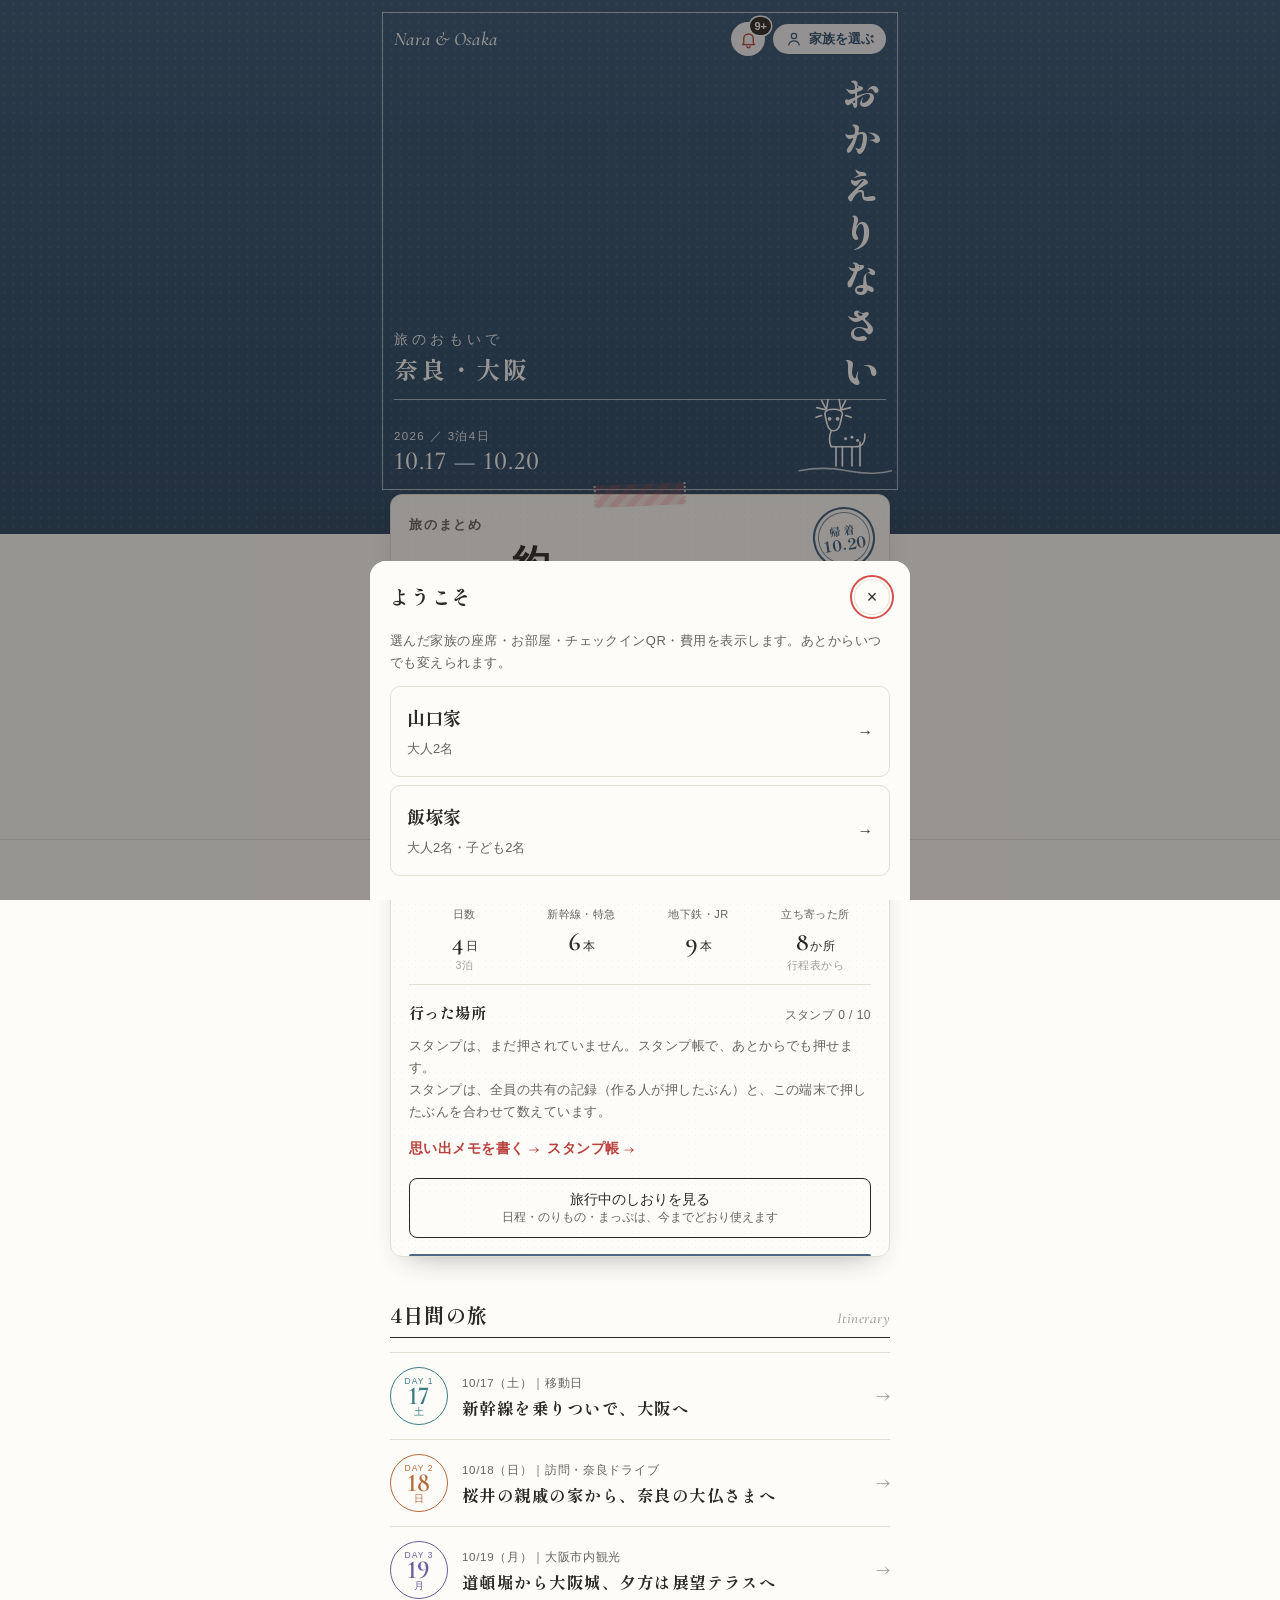
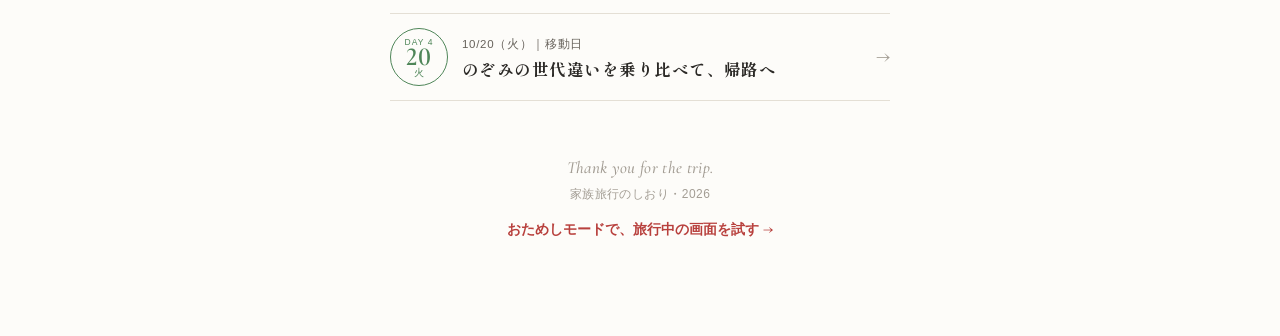
==== index.html @ 457608c6 "公開版 2026-10-16（お土産を軽く・やわらかく／天気にイラスト・v50）" ====
<!doctype html>
<html lang="ja">
<head>
<meta charset="utf-8">
<meta name="viewport" content="width=device-width, initial-scale=1, viewport-fit=cover">
<meta name="robots" content="noindex, nofollow">
<meta name="theme-color" content="#d6504c">
<meta name="description" content="奈良・大阪 家族旅行のしおり（2026.10.17〜10.20）">
<title>旅のしおり｜奈良・大阪 2026</title>
<!-- LINE などでURLを送ったときの見え方（画像は tools/make-og.js で作る。家族の名前・予約番号・QR・合言葉は写さない） -->
<meta property="og:type" content="website">
<meta property="og:site_name" content="旅のしおり">
<meta property="og:title" content="旅のしおり｜奈良・大阪 2026">
<meta property="og:description" content="家族旅行のしおり（2026.10.17〜10.20）。行程・のりもの・いまどのへん？・旅のワンポイントを、スマホでいつでも。">
<meta property="og:url" content="https://shohei-a11y.github.io/Nara-Osaka-Trip_2026/">
<meta property="og:image" content="https://shohei-a11y.github.io/Nara-Osaka-Trip_2026/assets/og.jpg">
<meta property="og:image:width" content="1200">
<meta property="og:image:height" content="630">
<meta property="og:image:alt" content="旅のしおり　家族旅行 奈良・大阪 2026.10.17〜10.20">
<meta property="og:locale" content="ja_JP">
<meta name="twitter:card" content="summary_large_image">
<link rel="manifest" href="manifest.webmanifest">
<link rel="icon" href="assets/icon.svg" type="image/svg+xml">
<link rel="apple-touch-icon" href="assets/icon-192.png">
<meta name="apple-mobile-web-app-capable" content="yes">
<meta name="apple-mobile-web-app-title" content="旅のしおり">
<link rel="preconnect" href="https://fonts.googleapis.com">
<link rel="preconnect" href="https://fonts.gstatic.com" crossorigin>
<link href="https://fonts.googleapis.com/css2?family=Cormorant+Garamond:ital,wght@1,500;1,600&family=DotGothic16&family=Klee+One:wght@600&family=Shippori+Mincho+B1:wght@700;800&family=Zen+Kaku+Gothic+New:wght@400;500;700&display=swap" rel="stylesheet">
<link rel="stylesheet" href="assets/style.css?v=50">
</head>
<body>
<main id="app"><noscript><p style="padding:16px">このしおりを見るには、JavaScriptを有効にしてください。</p></noscript></main>
<nav id="nav" class="nav" aria-label="メインメニュー"></nav>
<script src="assets/sim.js?v=50"></script>
<script src="assets/shared.js?v=50"></script>
<script src="assets/data.js?v=50"></script>
<script src="assets/timetable.js?v=50"></script>
<script src="assets/timetable-data.js?v=50"></script>
<script src="assets/line-data.js?v=50"></script>
<script src="assets/guide.js?v=50"></script>
<script src="assets/omiyage.js?v=50"></script>
<script src="assets/news.js?v=50"></script>
<script src="assets/latest.js?v=50"></script>
<script src="assets/budget.js?v=50"></script>
<script src="assets/livemap.js?v=50"></script>
<script src="assets/app.js?v=50"></script>
</body>
</html>
---- assets/style.css ----
/* =========================================================
   しおり ─ 奈良・大阪 2026
   紙：生成りの白／墨：本文／朱：表紙の赤（アクセントは朱だけ）
   見せ場：発車標（カウントダウン）・指定席券・駅名標
   ========================================================= */
:root {
  --paper: #fdfcf9;
  --paper-2: #f4f2ec;
  --paper-3: #ebe7de;
  --sumi: #2b2926;
  --sumi-2: #67625b;
  --sumi-3: #a39d94;
  --rule: #e4dfd5;
  --shu: #d6504c;
  --shu-ink: #b8403d;
  --shu-tint: #fbe9e6;
  --ai: #2d4f6e;
  --ai-tint: #e7eef4;
  --moegi: #5d8a4b;
  --moegi-tint: #ebf2e5;
  --yamabuki: #c98d1e;
  --yamabuki-tint: #faf0da;
  --ticket: #dfece0;
  --ticket-line: #a9c8ae;
  --ticket-ink: #23463a;
  --board: #1c1b1a;
  --led: #ff9d2e;
  --led-g: #8dff9a;
  --day1: #3b7c80;
  --day2: #b8693a;
  --day3: #6e5c9a;
  --day4: #4f8659;
  --jrk: #d7282f;
  --jrw: #0072bc;
  --midosuji: #e5171f;
  --tanimachi: #522886;
  --sennichimae: #e44d93;
  --loop: #e8612c;
  --kyoto: #0072bc;
  --card: #ffffff;
  --shade: 0 1px 0 rgba(43, 41, 38, .04), 0 8px 24px -12px rgba(43, 41, 38, .18);
  --f-min: "Shippori Mincho B1", "Hiragino Mincho ProN", "Yu Mincho", serif;
  --f-got: "Zen Kaku Gothic New", "Hiragino Sans", "Noto Sans JP", sans-serif;
  --f-hand: "Klee One", "Zen Kaku Gothic New", cursive;
  --f-lat: "Cormorant Garamond", "Shippori Mincho B1", serif;
  --f-led: "DotGothic16", ui-monospace, monospace;
  --nav-h: 60px;
  --fs: 1;
  color-scheme: light;
}
/* 文字を大きく（その他 → 設定）。文字の大きさは、すべて --fs を掛けて決めている */
:root[data-fs="l"] { --fs: 1.15; }
@media (prefers-color-scheme: dark) {
  :root:not([data-theme="light"]) {
    --paper: #1b1a18; --paper-2: #24221f; --paper-3: #2f2c28; --sumi: #ece7de; --sumi-2: #b4ada2; --sumi-3: #7d776e; --rule: #38352f;
    --shu-tint: #3a2524; --ai-tint: #1e2a35; --moegi-tint: #222c1d; --yamabuki-tint: #342a17; --ai: #8fb3d4; --shu-ink: #ef8a86;
    --ticket: #22302a; --ticket-line: #3f5a4b; --ticket-ink: #cfe6d6; --card: #232120; color-scheme: dark;
  }
}
:root[data-theme="dark"] {
  --paper: #1b1a18; --paper-2: #24221f; --paper-3: #2f2c28; --sumi: #ece7de; --sumi-2: #b4ada2; --sumi-3: #7d776e; --rule: #38352f;
  --shu-tint: #3a2524; --ai-tint: #1e2a35; --moegi-tint: #222c1d; --yamabuki-tint: #342a17; --ai: #8fb3d4; --shu-ink: #ef8a86;
  --ticket: #22302a; --ticket-line: #3f5a4b; --ticket-ink: #cfe6d6; --card: #232120; color-scheme: dark;
}

/* ---------- base ---------- */
*, *::before, *::after { box-sizing: border-box; }
html { -webkit-text-size-adjust: 100%; }
body {
  margin: 0; background: var(--paper); color: var(--sumi);
  font-family: var(--f-got); font-size: calc(15.5px * var(--fs)); line-height: 1.8; letter-spacing: .03em;
  padding-bottom: calc(var(--nav-h) + env(safe-area-inset-bottom) + 24px);
  -webkit-tap-highlight-color: transparent;
}
a { color: inherit; }
button { font: inherit; color: inherit; background: none; border: 0; padding: 0; cursor: pointer; }
:focus-visible { outline: 2px solid var(--shu); outline-offset: 2px; border-radius: 4px; }
h1, h2, h3, h4 { margin: 0; font-weight: 700; text-wrap: balance; }
p { margin: 0; }
ul, ol { margin: 0; padding: 0; list-style: none; }
dl, dd { margin: 0; }
.num { font-variant-numeric: tabular-nums; }
.wrap { max-width: 540px; margin: 0 auto; padding-inline: 20px; }
.muted { color: var(--sumi-2); }
.small { font-size: calc(13px * var(--fs)); line-height: 1.7; }
.hand { font-family: var(--f-hand); font-weight: 600; }
.lat { font-family: var(--f-lat); font-style: italic; font-weight: 500; letter-spacing: .02em; }
.stack { display: grid; gap: 12px; }
.ic { width: 18px; height: 18px; flex: none; }

/* ---------- top bar ---------- */
.topbar { display: flex; align-items: center; justify-content: space-between; gap: 12px; padding-block: calc(12px + env(safe-area-inset-top)) 6px; }
.mark { display: inline-flex; align-items: center; gap: 8px; text-decoration: none; font-family: var(--f-min); font-weight: 700; font-size: calc(15px * var(--fs)); letter-spacing: .1em; }
.mark i { width: 26px; height: 26px; background: var(--shu); color: #fff; display: grid; place-items: center; font-style: normal; font-size: calc(14px * var(--fs)); border-radius: 3px; letter-spacing: 0; }
.top-actions { display: flex; gap: 6px; }
.tback { display: inline-flex; align-items: center; height: 34px; margin-right: auto; padding: 0 12px 0 8px; border: 1px solid var(--rule); border-radius: 999px; background: var(--paper); font-size: calc(12.5px * var(--fs)); font-weight: 700; color: var(--shu-ink); white-space: nowrap; }
.topbar:has(.tback) { justify-content: flex-start; }
.topbar:has(.tback) .top-actions { margin-left: auto; }
.topbar .tback + .mark { display: none; }
.tbtn { display: inline-flex; align-items: center; gap: 6px; height: 34px; padding: 0 12px; border: 1px solid var(--rule); border-radius: 999px; font-size: calc(12.5px * var(--fs)); font-weight: 500; background: var(--paper); white-space: nowrap; }
.tbtn .ic { width: 15px; height: 15px; }

/* ---------- 表紙 ---------- */
.cover {
  position: relative; color: #fff; overflow: hidden;
  background-color: var(--shu);
  background-image: url("data:image/svg+xml,%3Csvg xmlns='http://www.w3.org/2000/svg' width='30' height='30'%3E%3Cg fill='%23a8383a' fill-opacity='.42'%3E%3Crect x='3' y='3' width='2.6' height='9' rx='.6'/%3E%3Crect x='7.4' y='3' width='2.6' height='9' rx='.6'/%3E%3Crect x='17' y='4' width='9' height='2.6' rx='.6'/%3E%3Crect x='17' y='8.4' width='9' height='2.6' rx='.6'/%3E%3Crect x='2' y='19' width='9' height='2.6' rx='.6'/%3E%3Crect x='2' y='23.4' width='9' height='2.6' rx='.6'/%3E%3Crect x='18' y='18' width='2.6' height='9' rx='.6'/%3E%3Crect x='22.4' y='18' width='2.6' height='9' rx='.6'/%3E%3C/g%3E%3C/svg%3E");
  padding-top: env(safe-area-inset-top);
}
.cover-in { position: relative; max-width: 540px; margin: 0 auto; padding: 22px 24px 58px; min-height: 400px; display: grid; grid-template-columns: 1fr auto; grid-template-rows: auto 1fr auto; }
.cover-frame { position: absolute; inset: 12px 12px 44px; border: 1px solid rgba(255, 255, 255, .6); pointer-events: none; }
.cover-top { grid-column: 1 / -1; display: flex; justify-content: space-between; align-items: center; gap: 8px; }
.cover-top .lat { font-size: calc(19px * var(--fs)); }
/* お知らせのベル（表紙の右上。目立ちすぎないように、家族の札と同じ白い丸） */
.cover-acts { display: inline-flex; align-items: center; gap: 8px; }
.bell { position: relative; flex: none; display: grid; place-items: center; width: 34px; height: 34px; margin: -2px 0; border-radius: 50%; background: rgba(255, 255, 255, .95); color: var(--shu-ink); }
.bell::before { content: ""; position: absolute; inset: -5px; }
.bell svg { width: 19px; height: 19px; fill: none; stroke: currentColor; stroke-width: 1.7; stroke-linejoin: round; stroke-linecap: round; }
.bell-n { position: absolute; top: -5px; right: -6px; min-width: 18px; height: 18px; padding: 0 4px; border-radius: 9px; background: var(--sumi); color: #fff; font-size: 11px; font-weight: 700; line-height: 18px; text-align: center; box-shadow: 0 0 0 1.5px rgba(255, 255, 255, .95); }
.nw-list { list-style: none; border-top: 1px solid var(--rule); }
.nw-row { display: grid; grid-template-columns: auto 1fr auto auto; align-items: center; gap: 10px; width: 100%; min-height: 52px; padding: 10px 8px; text-align: left; border-bottom: 1px solid var(--rule); }
.nw-row.unread { background: var(--shu-tint); }
.nw-row .go { color: var(--sumi-3); font-size: calc(18px * var(--fs)); }
.nw-d { font-size: calc(13px * var(--fs)); color: var(--sumi-2); min-width: 3em; }
.nw-t { font-size: calc(15px * var(--fs)); font-weight: 700; line-height: 1.5; }
.nw-new { font-size: calc(11px * var(--fs)); font-weight: 700; color: var(--shu-ink); border: 1px solid var(--shu); border-radius: 4px; padding: 0 6px; background: var(--paper); }
.nw-empty { padding: 24px 4px; text-align: center; font-size: calc(15px * var(--fs)); line-height: 1.8; }
.nw-back { min-height: 44px; padding: 0 4px; font-size: calc(14px * var(--fs)); color: var(--sumi-2); }
.nw-date { margin-top: 6px; font-size: calc(13px * var(--fs)); color: var(--sumi-2); letter-spacing: .08em; }
.nw-h { font-family: var(--f-min); font-weight: 800; font-size: calc(19px * var(--fs)); line-height: 1.5; margin-top: 2px; }
.nw-text { margin-top: 10px; font-size: calc(15px * var(--fs)); line-height: 1.85; }
/* 移動先を短く光らせる（2回だけ。点滅し続けない） */
.nw-flash { outline: 3px solid var(--shu); outline-offset: 4px; border-radius: 10px; }
@media (prefers-reduced-motion: no-preference) {
  .nw-flash { animation: nwflash 1.1s ease-in-out 2; }
  @keyframes nwflash { 0%, 100% { outline-color: rgba(214, 80, 76, 0); box-shadow: 0 0 0 0 rgba(214, 80, 76, 0); } 45% { outline-color: var(--shu); box-shadow: 0 0 0 10px rgba(214, 80, 76, .18); } }
}
.cover .chip { display: inline-flex; align-items: center; gap: 6px; height: 30px; padding: 0 12px; border-radius: 999px; background: rgba(255, 255, 255, .95); color: var(--shu-ink); font-size: calc(12.5px * var(--fs)); font-weight: 700; }
.cover-title { grid-column: 2; grid-row: 2; writing-mode: vertical-rl; font-family: var(--f-min); font-weight: 800; font-size: calc(70px * var(--fs)); letter-spacing: .3em; line-height: 1; padding: 22px 6px 0 0; align-self: start; }
.cover-sub { grid-column: 1; grid-row: 2; align-self: end; padding-bottom: 13px; }   /* 下の横線の上を新幹線が走るので、文字と重ならないよう少し空ける */
.cover-sub .place { font-family: var(--f-min); font-size: calc(24px * var(--fs)); font-weight: 700; letter-spacing: .14em; line-height: 1.4; }
.cover-sub .kind { font-family: var(--f-hand); font-size: calc(14px * var(--fs)); opacity: .92; }
.cover-bottom { grid-column: 1 / -1; grid-row: 3; display: flex; justify-content: space-between; align-items: flex-end; padding-top: 12px; border-top: 1px solid rgba(255, 255, 255, .6); }
.cover-bottom .dates { font-family: var(--f-lat); font-size: calc(26px * var(--fs)); line-height: 1.1; letter-spacing: .03em; font-weight: 500; }
.cover-bottom .dates small { display: block; font-family: var(--f-got); font-style: normal; font-size: calc(11.5px * var(--fs)); letter-spacing: .12em; opacity: .9; margin-bottom: 4px; }
.cover-art { width: 96px; height: auto; margin: -20px -6px -6px 0; position: relative; z-index: 2; }
/* 表紙の横線の上：大阪の影絵と、ときどき横切る新幹線（押しても下の表紙に届くよう、触れない） */
.cover-bottom { position: relative; }
.cover-rail { position: absolute; left: -24px; right: -24px; bottom: 100%; height: 56px; overflow: hidden; pointer-events: none; z-index: 1; }
/* 新幹線は名所の後ろを通る（名所を後に置き、上に重ねる） */
.cover-osaka { position: absolute; right: 112px; bottom: 0; width: 100px; height: auto; z-index: 1; }
.cover-train { position: absolute; left: 0; bottom: 1px; width: 250px; height: auto; transform: translateX(-100%); z-index: 0; }
/* 2台は同じ線路（同じ高さ・同じ大きさ）。追い抜きで重なるときは、のぞみ風が手前、かもめ風が後ろ */
.cover-train.km { z-index: 0; }
.cover-train.nz { z-index: 1; }
:root[data-fs="l"] .cover-osaka { width: 88px; right: 116px; }
@media (prefers-reduced-motion: no-preference) {
  /* 長さ・速さ・鹿が跳ねる時刻は app.js（CoverTrain）が表紙の幅から決める。どちらも左から右へ */
  .cover-train.run { animation: cv-run var(--dur, 4.7s) cubic-bezier(.45, .05, .55, .95) 1 both; }
  .cover.hop .cover-art { animation: cv-hop .7s ease-out var(--hop, 2.6s) 1; transform-origin: 50% 100%; }
  @keyframes cv-run { from { transform: translateX(-100%); } to { transform: translateX(var(--rw, 440px)); } }
  @keyframes cv-hop { 0%, 100% { transform: none; } 30% { transform: translateY(-9px) rotate(-3deg); } 55% { transform: translateY(0) scaleY(.96); } 75% { transform: translateY(-3px); } }
}
@media (prefers-reduced-motion: no-preference) {
  .cover-title span { display: inline-block; animation: ink 1s cubic-bezier(.2, .7, .2, 1) both; }
  .cover-title span:nth-child(2) { animation-delay: .15s; }
  .cover-title span:nth-child(3) { animation-delay: .3s; }
  @keyframes ink { from { opacity: 0; transform: translateY(-12px); filter: blur(4px); } }
}

/* ---------- 見出し ---------- */
.phead { padding-block: 10px 22px; }
.eyebrow { font-family: var(--f-lat); font-style: italic; font-weight: 500; font-size: calc(17px * var(--fs)); color: var(--sumi-3); line-height: 1.2; }
.phead h1 { font-family: var(--f-min); font-size: calc(30px * var(--fs)); line-height: 1.35; letter-spacing: .06em; margin-top: 2px; }
.phead .lead { color: var(--sumi-2); font-size: calc(14px * var(--fs)); margin-top: 8px; }
.sec { margin-top: 44px; }
.sec-h { display: flex; align-items: baseline; justify-content: space-between; gap: 12px; padding-bottom: 8px; border-bottom: 1px solid var(--sumi); margin-bottom: 14px; }
.sec-h h2 { font-family: var(--f-min); font-size: calc(20px * var(--fs)); letter-spacing: .06em; line-height: 1.4; }
.sec-h .eyebrow { font-size: calc(15px * var(--fs)); white-space: nowrap; }
.sec-lead { font-size: calc(13.5px * var(--fs)); color: var(--sumi-2); margin: -4px 0 14px; }
h3.sub { font-family: var(--f-min); font-size: calc(17px * var(--fs)); letter-spacing: .04em; margin: 24px 0 8px; }

/* ---------- ボタン・リンク ---------- */
.btns { display: flex; flex-wrap: wrap; gap: 8px; margin-top: 14px; }
.btn { display: inline-flex; align-items: center; justify-content: center; gap: 6px; min-height: 40px; padding: 6px 14px; border: 1px solid var(--sumi); border-radius: 8px; text-decoration: none; font-size: calc(13.5px * var(--fs)); font-weight: 500; background: transparent; line-height: 1.3; }
.btn.fill { background: var(--shu); border-color: var(--shu); color: #fff; }
.btn.quiet { border-color: var(--rule); }
.btn .ic { width: 16px; height: 16px; }
.more { display: inline-flex; align-items: center; gap: 4px; font-size: calc(13.5px * var(--fs)); font-weight: 700; color: var(--shu-ink); text-decoration: none; }
.more::after { content: "→"; font-family: var(--f-lat); font-size: calc(16px * var(--fs)); }
.ext::after { content: "↗"; font-size: calc(12px * var(--fs)); margin-left: 1px; }

/* ---------- 情報リスト ---------- */
.info { border-top: 1px solid var(--rule); }
.info > div { display: grid; grid-template-columns: 6.4em 1fr; gap: 12px; padding: 10px 0; border-bottom: 1px solid var(--rule); font-size: calc(14px * var(--fs)); }
.info dt { color: var(--sumi-2); font-size: calc(12.5px * var(--fs)); padding-top: 2px; }
.info a { color: var(--ai); }
.copy { font-size: calc(11px * var(--fs)); border: 1px solid var(--rule); border-radius: 6px; padding: 0 8px; color: var(--sumi-2); margin-left: 6px; vertical-align: 1px; }
.note { font-size: calc(12.5px * var(--fs)); color: var(--sumi-2); padding-left: 1.2em; text-indent: -1.2em; margin-top: 10px; }
.note::before { content: "※"; }
.warn { display: grid; grid-template-columns: auto 1fr; gap: 10px; background: var(--shu-tint); padding: 12px 14px; border-radius: 10px; font-size: calc(13.5px * var(--fs)); margin-top: 14px; }
.warn::before { content: "注意"; font-size: calc(10.5px * var(--fs)); font-weight: 700; color: #fff; background: var(--shu); border-radius: 4px; padding: 1px 6px; height: fit-content; margin-top: 3px; letter-spacing: .1em; }
.memo { font-family: var(--f-hand); font-weight: 600; font-size: calc(15px * var(--fs)); color: var(--sumi-2); line-height: 1.8; }

/* ---------- 発車標（カウントダウン） ---------- */
.board { background: var(--board); color: #eee; border-radius: 10px; padding: 10px 14px; margin-top: -40px; position: relative; box-shadow: 0 18px 30px -18px rgba(0, 0, 0, .55); border: 3px solid #3b3935; }
.board::before, .board::after { content: ""; position: absolute; top: -17px; width: 3px; height: 14px; background: #3b3935; }
.board::before { left: 22%; } .board::after { right: 22%; }
.board-head { display: grid; grid-template-columns: 5.2em 1fr auto; gap: 8px; font-size: calc(10px * var(--fs)); color: #9c968c; letter-spacing: .12em; padding-bottom: 4px; border-bottom: 1px solid #34322f; }
.board-row { display: grid; grid-template-columns: 5.2em 1fr auto; gap: 8px; align-items: baseline; font-family: var(--f-led); font-size: calc(18px * var(--fs)); line-height: 1.5; padding: 5px 0; border-bottom: 1px solid #2a2927; }
.board-row .k { color: var(--led-g); font-size: calc(15px * var(--fs)); }
.board-row .n { color: var(--led); white-space: nowrap; overflow: hidden; text-overflow: ellipsis; }
.board-row .t { color: var(--led); }
.board-row.sub .n, .board-row.sub .t { color: #f3ead0; }
.board-count { display: flex; align-items: baseline; justify-content: center; gap: 6px; font-family: var(--f-led); color: var(--led); padding: 12px 0 4px; }
.board-count .pre { font-size: calc(14px * var(--fs)); color: #f3ead0; margin-right: 6px; }
.board-count .big { font-size: calc(60px * var(--fs)); line-height: 1; text-shadow: 0 0 14px rgba(255, 157, 46, .35); }
.board-count .u { font-size: calc(18px * var(--fs)); }
.board-count .hm { font-size: calc(17px * var(--fs)); color: var(--led-g); margin-left: 8px; }
.ticker { overflow: hidden; white-space: nowrap; font-family: var(--f-led); color: var(--led-g); font-size: calc(14px * var(--fs)); padding-top: 6px; -webkit-mask-image: linear-gradient(90deg, transparent, #000 8%, #000 92%, transparent); mask-image: linear-gradient(90deg, transparent, #000 8%, #000 92%, transparent); }
.ticker span { display: inline-block; padding-left: 100%; animation: tick 26s linear infinite; }
@keyframes tick { to { transform: translateX(-100%); } }
@media (prefers-reduced-motion: reduce) { .ticker span { animation: none; padding-left: 0; } }

/* ---------- ホーム ---------- */
.shortcuts { display: grid; grid-template-columns: repeat(4, 1fr); border-top: 1px solid var(--rule); border-bottom: 1px solid var(--rule); margin-top: 26px; }
.shortcuts > * { display: flex; flex-direction: column; align-items: center; gap: 6px; padding: 14px 2px 12px; text-decoration: none; font-size: calc(12px * var(--fs)); font-weight: 500; line-height: 1.35; text-align: center; }
.shortcuts > * + * { border-left: 1px solid var(--rule); }
.shortcuts .ic { width: 24px; height: 24px; color: var(--shu); }
.dayrow { display: grid; grid-template-columns: 58px 1fr auto; gap: 14px; align-items: center; padding: 14px 0; border-bottom: 1px solid var(--rule); text-decoration: none; }
.dayrow:first-child { border-top: 1px solid var(--rule); }
.dstamp { width: 58px; height: 58px; border-radius: 50%; border: 1.5px solid var(--c); color: var(--c); display: grid; place-items: center; line-height: 1; position: relative; }
.dstamp b { font-family: var(--f-lat); font-size: calc(26px * var(--fs)); font-weight: 600; }
.dstamp small { position: absolute; top: 9px; font-size: calc(8.5px * var(--fs)); letter-spacing: .12em; }
.dstamp em { position: absolute; bottom: 8px; font-size: calc(9.5px * var(--fs)); font-style: normal; }
.dayrow .dt { font-size: calc(11.5px * var(--fs)); color: var(--sumi-2); letter-spacing: .06em; }
.dayrow .tt { font-family: var(--f-min); font-weight: 700; font-size: calc(16.5px * var(--fs)); line-height: 1.5; }
.dayrow .go { color: var(--sumi-3); font-family: var(--f-lat); font-size: calc(22px * var(--fs)); }
.dayrow.today .dstamp { background: var(--c); color: #fff; }
.now-row { display: grid; grid-template-columns: 3.2em 1fr; gap: 12px; padding: 12px 0; border-bottom: 1px solid var(--rule); }
.now-row:first-child { border-top: 1px solid var(--rule); }
.now-row .lb { font-size: calc(12px * var(--fs)); font-weight: 700; color: var(--shu); padding-top: 4px; }
.now-row.next .lb { color: var(--ai); }
.now-row .nm { font-family: var(--f-min); font-weight: 700; font-size: calc(18px * var(--fs)); line-height: 1.45; }
.now-row .tm { font-size: calc(12.5px * var(--fs)); color: var(--sumi-2); }

/* 天気（新聞の天気欄風） */
.weather { display: grid; grid-template-columns: repeat(4, 1fr); text-align: center; border-top: 1px solid var(--rule); border-bottom: 1px solid var(--rule); }
.weather > div { padding: 12px 2px; }
.weather > div + div { border-left: 1px solid var(--rule); }
.wd { font-size: calc(11.5px * var(--fs)); color: var(--sumi-2); }
.wk { margin: 4px auto 2px; display: grid; justify-items: center; gap: 3px; font-family: var(--f-min); font-weight: 800; }
.wk-i { width: 38px; height: 38px; }
.wk-k { font-size: calc(12px * var(--fs)); font-weight: 700; line-height: 1; letter-spacing: .06em; }
.wk.wait { width: 40px; height: 40px; margin: 6px auto; border-radius: 50%; place-items: center; border: 1.5px solid currentColor; }
.wx-more { margin-top: 4px; }
.wx-more summary { display: inline-flex; align-items: center; gap: 6px; min-height: 32px; cursor: pointer; list-style: none; font-size: calc(12.5px * var(--fs)); color: var(--ai); text-decoration: underline; text-underline-offset: 3px; text-decoration-thickness: 1px; }
.wx-more summary::-webkit-details-marker { display: none; }
.wx-more summary::after { content: ""; width: 6px; height: 6px; border-right: 1.5px solid currentColor; border-bottom: 1.5px solid currentColor; transform: rotate(45deg) translate(-2px, -2px); transition: transform .15s; }
.wx-more[open] summary::after { transform: rotate(-135deg) translate(-1px, -1px); }
.wx-more > div { padding-bottom: 4px; }
@media (prefers-reduced-motion: reduce) { .wx-more summary::after { transition: none; } }
.wk.sun { color: var(--shu); } .wk.cloud { color: var(--sumi-2); } .wk.rain { color: var(--ai); } .wk.wait { color: var(--sumi-3); border-style: dashed; font-size: calc(12px * var(--fs)); font-weight: 500; }
.wt { font-size: calc(13px * var(--fs)); font-weight: 700; }
.wt .hi { color: var(--shu); } .wt .lo { color: var(--ai); }
.wp { font-size: calc(11px * var(--fs)); color: var(--sumi-2); }

.room-line { display: grid; grid-template-columns: auto 1fr; gap: 12px; padding: 12px 0; border-bottom: 1px solid var(--rule); }
.room-line:first-child { border-top: 1px solid var(--rule); }
.room-no { font-family: var(--f-min); font-size: calc(22px * var(--fs)); color: var(--shu); line-height: 1.3; }
.room-name { font-family: var(--f-min); font-weight: 700; font-size: calc(16px * var(--fs)); line-height: 1.5; }

/* ---------- 旅程 ---------- */
.daytabs { position: sticky; top: 0; z-index: 20; background: var(--paper); margin-inline: -20px; padding: calc(6px + env(safe-area-inset-top)) 20px 0; display: grid; grid-template-columns: repeat(4, 1fr); border-bottom: 1px solid var(--rule); }
.daytabs a { text-decoration: none; text-align: center; padding: 4px 0 8px; font-size: calc(10.5px * var(--fs)); color: var(--sumi-3); line-height: 1.25; position: relative; }
.daytabs a b { display: block; font-family: var(--f-lat); font-size: calc(22px * var(--fs)); font-weight: 600; color: var(--sumi-2); }
.daytabs a.on, .daytabs a.on b { color: var(--c); }
.daytabs a.on::after { content: ""; position: absolute; left: 24%; right: 24%; bottom: -1px; height: 3px; background: var(--c); border-radius: 3px 3px 0 0; }
.dayhead { padding: 24px 0 18px; }
.dayhead .eyebrow { color: var(--c); }
.dayhead h1 { font-family: var(--f-min); font-size: calc(25px * var(--fs)); line-height: 1.45; letter-spacing: .05em; margin-top: 4px; }
.dayhead .route { font-size: calc(13px * var(--fs)); color: var(--sumi-2); margin-top: 8px; }

.tl { position: relative; }
.tl::before { content: ""; position: absolute; left: 70px; top: 12px; bottom: 20px; width: 2px; background: var(--c); opacity: .3; }
.row { display: grid; grid-template-columns: 50px 26px 1fr; gap: 0 10px; }
.row .time { text-align: right; font-weight: 700; font-size: calc(14.5px * var(--fs)); line-height: 1.25; padding-top: 5px; }
.row .time small { display: block; font-size: calc(10px * var(--fs)); color: var(--sumi-3); font-weight: 500; margin-bottom: 5px; }
.row .pin { position: relative; }
.row .pin::before { content: ""; position: absolute; left: 5px; top: 8px; width: 16px; height: 16px; border-radius: 50%; background: var(--paper); border: 3px solid var(--c); box-sizing: border-box; }
.row.minor .pin::before { width: 10px; height: 10px; left: 8px; top: 10px; border-width: 2px; }
.row.ramp .pin::before { border-radius: 1px; width: 8px; height: 8px; left: 9px; top: 11px; border-width: 2px; transform: rotate(45deg); }
.row .body { padding: 2px 0 20px; min-width: 0; }
.stop-name { font-family: var(--f-min); font-weight: 700; font-size: calc(18.5px * var(--fs)); line-height: 1.45; letter-spacing: .03em; }
.row.minor .stop-name { font-family: var(--f-got); font-size: calc(15px * var(--fs)); font-weight: 700; letter-spacing: .02em; }
.row.ramp .stop-name { font-size: calc(13.5px * var(--fs)); font-weight: 500; color: var(--sumi-2); }
.stop-kind { font-family: var(--f-hand); font-weight: 600; font-size: calc(12.5px * var(--fs)); color: var(--c); line-height: 1.4; }
.stop-note { font-size: calc(13px * var(--fs)); color: var(--sumi-2); margin-top: 2px; }
.stop-note.opt { color: var(--yamabuki); }
.stop-acts { display: flex; flex-wrap: wrap; align-items: center; gap: 8px 14px; margin-top: 10px; }
.stop-acts .btn { min-height: 34px; font-size: calc(12.5px * var(--fs)); padding: 4px 10px; }
.move-row .body { padding: 0 0 16px; }
.move-row .time { font-size: calc(11px * var(--fs)); color: var(--sumi-3); font-weight: 500; padding-top: 3px; }
.move-line { display: flex; align-items: center; gap: 8px; font-size: calc(13px * var(--fs)); color: var(--sumi-2); flex-wrap: wrap; line-height: 1.5; padding-top: 2px; }
.move-line .ic { width: 16px; height: 16px; color: var(--c); }
.move-row summary { list-style: none; cursor: pointer; }
.move-row summary::-webkit-details-marker { display: none; }
.tog { font-size: calc(10.5px * var(--fs)); color: var(--sumi-3); border: 1px solid var(--rule); border-radius: 4px; padding: 0 5px; line-height: 1.6; }
.move-extra { font-size: calc(12.5px * var(--fs)); color: var(--sumi-2); padding: 6px 0 0 24px; }
.move-extra .more { font-size: calc(12.5px * var(--fs)); }
.seat-inline { display: inline-flex; align-items: baseline; gap: 6px; margin: 8px 0 0 24px; font-size: calc(11.5px * var(--fs)); color: var(--ticket-ink); background: var(--ticket); border: 1px solid var(--ticket-line); border-radius: 4px; padding: 1px 8px; }
.seat-inline b { font-size: calc(14px * var(--fs)); letter-spacing: .04em; }
.tl > li.now .body { background: var(--shu-tint); margin-left: -8px; padding-left: 8px; border-radius: 8px; }
.tl > li.now .pin::before { border-color: var(--shu); background: var(--shu); box-shadow: 0 0 0 5px color-mix(in srgb, var(--shu) 22%, transparent); }
.tl > li.done .row { opacity: .45; }
.now-tag { display: inline-block; font-size: calc(10px * var(--fs)); font-weight: 700; color: #fff; background: var(--shu); border-radius: 3px; padding: 0 6px; margin-right: 6px; vertical-align: 3px; letter-spacing: .12em; font-family: var(--f-got); }
/* 雨の日はこちら（降水確率50%以上の日だけ、日程の見出しの下に出る） */
.rain-slot:empty { display: none; }
.rain-slot { margin: 14px 0 10px; }
.rain-btn { display: flex; align-items: center; gap: 12px; width: 100%; min-height: 56px; padding: 10px 14px; border: 1px solid var(--ai); border-radius: 12px; background: var(--ai-tint); color: var(--ai); text-align: left; font: inherit; cursor: pointer; }
.rain-btn .ic { width: 26px; height: 26px; flex: none; }
.rain-btn span { flex: 1; display: flex; flex-direction: column; gap: 2px; }
.rain-btn b { font-family: var(--f-min); font-size: calc(16px * var(--fs)); }
.rain-btn small { font-size: calc(12px * var(--fs)); color: var(--sumi-2); }
.rain-btn > i { font-style: normal; font-size: 22px; }
.rain-list { list-style: none; margin: 14px 0 0; padding: 0; }
.rain-list > li { padding: 14px 0 16px; border-top: 1px solid var(--rule); }
.rain-list > li .info { margin-top: 8px; }
.rain-h { display: flex; flex-wrap: wrap; align-items: baseline; gap: 4px 10px; }
.rain-h b { font-family: var(--f-min); font-size: calc(17px * var(--fs)); }
.rain-kind { font-size: calc(12px * var(--fs)); color: var(--sumi-2); }
.unsure { font-size: calc(11px * var(--fs)); font-weight: 700; color: var(--shu-ink, var(--shu)); border: 1px solid currentColor; border-radius: 4px; padding: 0 6px; line-height: 1.6; }
.rain-links { margin-top: 8px; font-size: calc(13px * var(--fs)); line-height: 2; }

.dinner-note { margin-top: 6px; padding: 16px 0 0; border-top: 1px dashed var(--rule); }
.dinner-pick { display: flex; gap: 8px; align-items: flex-start; margin: 0 0 4px; font-size: calc(14px * var(--fs)); line-height: 1.6; }
.dinner-pick .ic { width: 18px; height: 18px; color: var(--shu); margin-top: 3px; flex: none; }
.dinner-note .shb-own { margin: 0 0 8px; }
/* 雨の日の候補：選んだもの（全員の共有／この端末だけ） */
.rain-btn.picked { border-color: var(--moegi); background: var(--moegi-tint); color: var(--sumi); }
.rain-btn.picked .ic { color: var(--moegi); }
.pick-now { margin: 12px 0 0; padding: 10px 12px; border-radius: 10px; background: var(--paper-2); display: grid; gap: 4px; font-size: calc(13.5px * var(--fs)); line-height: 1.6; }
.pick-now p { margin: 0; }
.rain-list > li.on .rain-h b { color: var(--moegi); }
.pick-btn { min-height: 44px; padding: 0 16px; border: 1px solid var(--rule); border-radius: 10px; background: var(--paper); color: var(--sumi); font: inherit; font-size: calc(13.5px * var(--fs)); font-weight: 700; cursor: pointer; }
.pick-btn.on { border-color: var(--moegi); background: var(--moegi-tint); color: var(--moegi); }
/* 決まったお店（夕ごはん） */
.meal-plan { list-style: none; margin: 4px 0 10px; padding: 0; }
.meal-plan > li { display: grid; grid-template-columns: 6.4em 1fr auto; align-items: center; gap: 4px 12px; padding: 12px 0; border-top: 1px solid var(--rule); }
.meal-plan > li:last-child { border-bottom: 1px solid var(--rule); }
.mp-d { font-weight: 700; font-size: calc(15px * var(--fs)); }
.mp-d small { font-weight: 500; color: var(--sumi-2); font-size: calc(11.5px * var(--fs)); }
.mp-d { display: flex; flex-direction: column; line-height: 1.4; }
.mp-d .num { white-space: nowrap; }
.mp-k { font-style: normal; font-weight: 500; font-size: calc(12px * var(--fs)); color: var(--sumi-2); letter-spacing: .06em; }
.mp-v { display: flex; flex-direction: column; min-width: 0; line-height: 1.5; }
.mp-v b { font-family: var(--f-min); font-size: calc(15.5px * var(--fs)); }
.mp-v small { font-size: calc(12px * var(--fs)); color: var(--sumi-2); }
.mp-none { color: var(--sumi-3); font-size: calc(13.5px * var(--fs)); }
.mp-tag { margin-top: 2px; }
.mf-list { border: 0; margin: 0; padding: 0; display: grid; gap: 6px; }
.mf-list legend { padding: 0; margin-bottom: 4px; }
.mf-opt { display: flex; gap: 10px; align-items: flex-start; padding: 8px 10px; border: 1px solid var(--rule); border-radius: 10px; cursor: pointer; }
.mf-opt:has(input:checked) { border-color: var(--shu); background: var(--shu-tint); }
.sf .mf-opt input, .sf .mf-rsv input { width: 20px; height: 20px; min-height: 0; padding: 0; margin: 3px 0 0; flex: none; accent-color: var(--shu); }
.mf-opt span { display: flex; flex-direction: column; line-height: 1.5; min-width: 0; }
.sf .mf-rsv input { margin: 0; }
.mf-opt small { font-size: calc(12px * var(--fs)); color: var(--sumi-2); }
.mf-opt em { font-style: normal; color: var(--shu-ink); font-weight: 700; }
/* 「その他（候補にない店・所）」：名前を書く欄 */
.mf-other { display: grid; gap: 6px; }
.mf-other > input[type="text"] { margin-left: 30px; width: calc(100% - 30px); }
.rain-list > li.rain-other { padding-bottom: 6px; }
.rain-list > li.rain-other.on .rain-h b { color: var(--moegi); }
.ro-form { margin-top: 8px; gap: 8px; }
.mf-rsv { display: flex; gap: 10px; align-items: center; margin: 4px 0 0; font-weight: 700; min-height: 44px; }

/* 駅名標 */
.sign { background: #fff; color: #222; border-radius: 3px; box-shadow: var(--shade); overflow: hidden; margin-top: 2px; max-width: 300px; border: 1px solid #e3dfd6; }
.sign-main { padding: 8px 14px 5px; text-align: center; }
.sign-kanji { font-family: var(--f-got); font-weight: 700; font-size: calc(23px * var(--fs)); letter-spacing: .24em; line-height: 1.3; padding-left: .24em; }
.sign-roma { font-size: calc(10.5px * var(--fs)); letter-spacing: .12em; color: #555; }
.sign-band { height: 7px; background: var(--line); }
.sign-foot { display: flex; justify-content: space-between; font-size: calc(10px * var(--fs)); color: #666; padding: 2px 10px 4px; }
.sign-co { font-weight: 700; color: var(--line); }
.linechip { display: inline-block; width: 9px; height: 9px; border-radius: 2px; background: var(--line); margin-right: 6px; }

/* ---------- 指定席券 ---------- */
.ticket {
  position: relative; background-color: var(--ticket); color: var(--ticket-ink);
  background-image: repeating-radial-gradient(circle at 0 0, transparent 0 7px, color-mix(in srgb, var(--ticket-line) 40%, transparent) 7px 8px), repeating-radial-gradient(circle at 100% 100%, transparent 0 7px, color-mix(in srgb, var(--ticket-line) 32%, transparent) 7px 8px);
  border-radius: 6px; padding: 14px 16px 12px 24px;
  -webkit-mask: radial-gradient(circle 7px at 0 50%, transparent 97%, #000); mask: radial-gradient(circle 7px at 0 50%, transparent 97%, #000);
}
.ticket::before { content: ""; position: absolute; left: 10px; top: 8px; bottom: 8px; border-left: 1.5px dashed var(--ticket-line); }
.t-head { display: flex; justify-content: space-between; align-items: baseline; font-size: calc(10.5px * var(--fs)); letter-spacing: .12em; gap: 8px; }
.t-head b { font-size: calc(12.5px * var(--fs)); letter-spacing: .28em; }
.t-route { display: grid; grid-template-columns: 1fr auto 1fr; align-items: end; gap: 8px; margin: 8px 0 2px; }
.t-route .st { font-weight: 700; font-size: calc(21px * var(--fs)); letter-spacing: .16em; line-height: 1.25; }
.t-route .st:last-child { text-align: right; }
.t-route .arr { font-size: calc(16px * var(--fs)); padding-bottom: 2px; }
.t-time { display: grid; grid-template-columns: 1fr 1fr; font-size: calc(12.5px * var(--fs)); letter-spacing: .04em; }
.t-time span:last-child { text-align: right; }
.t-seat { display: flex; flex-wrap: wrap; align-items: baseline; gap: 2px 12px; border-top: 1px solid var(--ticket-line); margin-top: 8px; padding-top: 8px; }
.t-seat .tn { font-weight: 700; font-size: calc(15px * var(--fs)); letter-spacing: .06em; }
.t-seat .car { font-weight: 700; font-size: calc(15px * var(--fs)); }
.t-seat .seats { font-weight: 700; font-size: calc(20px * var(--fs)); letter-spacing: .05em; color: var(--shu-ink); }
.t-foot { font-size: calc(10.5px * var(--fs)); opacity: .8; margin-top: 4px; }
.ticket-more { margin: 10px 0 0; }
.ticket-more summary { list-style: none; cursor: pointer; font-size: calc(13px * var(--fs)); font-weight: 700; color: var(--ai); }
.ticket-more summary::-webkit-details-marker { display: none; }
.ticket-more summary::before { content: "＋ "; }
.ticket-more[open] summary::before { content: "－ "; }

.seat { width: 38px; height: 36px; border-radius: 8px 8px 4px 4px; display: grid; place-items: center; font-weight: 700; font-size: calc(13px * var(--fs)); border: 1px solid var(--rule); color: var(--sumi-3); background: var(--paper); }
.seat.fam { background: var(--paper-3); color: var(--sumi-2); border-color: transparent; }
.seat.mine { background: var(--shu); color: #fff; border-color: transparent; }
.seat-legend { display: flex; justify-content: center; gap: 14px; font-size: calc(11.5px * var(--fs)); color: var(--sumi-2); flex-wrap: wrap; }
.seat-legend i { display: inline-block; width: 10px; height: 10px; border-radius: 2px; margin-right: 4px; }
/* 座席表（真上から見た図。進行方向の矢印つき） */
.smap { max-width: 340px; margin: 14px auto 0; padding: 10px 12px 12px; border: 1px solid var(--rule); border-radius: 12px; background: var(--paper); }
.sm-dir { display: flex; align-items: center; gap: 8px; color: var(--shu-ink); font-weight: 700; font-size: calc(13px * var(--fs)); margin-bottom: 6px; }
.sm-dir.r { justify-content: flex-end; }
.sm-dir.l { flex-direction: row-reverse; justify-content: flex-end; }
.sm-dir.l .sm-arrow { transform: scaleX(-1); }
.sm-dir small { font-weight: 500; font-size: calc(11px * var(--fs)); color: var(--sumi-2); margin-left: 6px; }
.sm-arrow { width: 40px; height: 12px; flex: none; }
.sm-win { font-size: calc(11px * var(--fs)); color: var(--ai); text-align: center; border-top: 2px solid color-mix(in srgb, var(--ai) 45%, transparent); padding-top: 3px; letter-spacing: .04em; }
.sm-win:last-child { border-top: 0; border-bottom: 2px solid color-mix(in srgb, var(--ai) 45%, transparent); padding: 0 0 3px; }
.sm-grid { display: grid; grid-template-columns: 18px repeat(var(--n), 38px); gap: 5px; justify-content: center; align-items: center; padding: 8px 0; }
.sm-grid .seat { border-radius: 6px; }
.sm-l { font-size: calc(10.5px * var(--fs)); color: var(--sumi-3); text-align: center; }
.sm-aisle { grid-column: 1 / -1; text-align: center; font-size: calc(10.5px * var(--fs)); color: var(--sumi-3); letter-spacing: .3em; border-block: 1px dashed var(--rule); line-height: 1.7; }
.sm-rn { font-size: calc(11px * var(--fs)); color: var(--sumi-3); text-align: center; }
.sm-note { font-size: calc(12px * var(--fs)); color: var(--sumi-2); line-height: 1.6; text-align: center; margin-top: 8px; }
.transfer { display: grid; grid-template-columns: auto 1fr; gap: 14px; align-items: start; padding: 18px 0; }
.transfer .w { writing-mode: vertical-rl; font-family: var(--f-min); font-weight: 700; font-size: calc(13px * var(--fs)); letter-spacing: .24em; color: var(--sumi-2); border-left: 1px solid var(--sumi-3); padding-left: 8px; }
.transfer b { font-family: var(--f-min); font-size: calc(16px * var(--fs)); }

/* のぞみライブ */
.segs { display: grid; grid-auto-flow: column; grid-auto-columns: 1fr; border: 1px solid var(--sumi); border-radius: 8px; overflow: hidden; margin: 4px 0 16px; }
.segs button { padding: 9px 0; font-size: calc(13.5px * var(--fs)); font-weight: 500; }
.segs button + button { border-left: 1px solid var(--sumi); }
.segs button.on { background: var(--sumi); color: var(--paper); }
.line { position: relative; margin-top: 8px; }
.line::before { content: ""; position: absolute; left: 70px; top: 14px; bottom: 14px; width: 3px; background: var(--rule); border-radius: 3px; }
.line .fill { position: absolute; left: 70px; top: 14px; width: 3px; background: var(--ai); border-radius: 3px; }
.line li { display: grid; grid-template-columns: 50px 30px 1fr auto; align-items: center; gap: 0 8px; min-height: 32px; position: relative; }
.line .lt { text-align: right; font-size: calc(11.5px * var(--fs)); color: var(--sumi-3); line-height: 1.2; }
.line .ld { width: 9px; height: 9px; border-radius: 50%; background: var(--paper); border: 2px solid var(--sumi-3); margin-left: 11px; z-index: 1; }
.line li.stp .ld { width: 15px; height: 15px; border: 3px solid var(--ai); margin-left: 8px; }
.line li.stp .lt { color: var(--ai); font-weight: 700; }
.line li.stp .ln { font-weight: 700; font-size: calc(15.5px * var(--fs)); font-family: var(--f-min); }
.line .ln { font-size: calc(13.5px * var(--fs)); }
.line .lp { font-size: calc(11px * var(--fs)); color: var(--sumi-3); }
.line .lx { margin-left: 8px; font-family: var(--f-got); font-size: calc(11.5px * var(--fs)); font-weight: 700; color: var(--shu-ink); white-space: nowrap; }
.line li.castle .ln::after { content: "城"; font-family: var(--f-min); font-size: calc(10px * var(--fs)); color: var(--shu); border: 1px solid var(--shu); border-radius: 50%; width: 18px; height: 18px; display: inline-grid; place-items: center; margin-left: 6px; vertical-align: 2px; font-weight: 700; }
.line li.passed .ld { border-color: var(--ai); background: var(--ai); }
.trainpin { position: absolute; left: 57px; width: 30px; height: 30px; margin-top: -15px; z-index: 3; transition: top .8s ease; }
.tip { border-left: 2px solid var(--yamabuki); padding: 2px 0 2px 12px; margin: 14px 0; }
.tip .tg { font-family: var(--f-hand); font-weight: 600; font-size: calc(12.5px * var(--fs)); color: var(--yamabuki); }
.tip b { display: block; font-family: var(--f-min); font-size: calc(16px * var(--fs)); }
.tip p { font-size: calc(13px * var(--fs)); color: var(--sumi-2); }
.alert { background: var(--shu); color: #fff; border-radius: 8px; padding: 10px 14px; font-weight: 700; font-size: calc(14px * var(--fs)); margin: 10px 0; }

.castle { display: grid; grid-template-columns: 50px 1fr; gap: 14px; padding: 16px 0; border-bottom: 1px solid var(--rule); }
.castle:first-of-type { border-top: 1px solid var(--rule); }
.castle-icon { width: 50px; height: 50px; color: var(--sumi-2); }
.castle h3 { font-family: var(--f-min); font-size: calc(17px * var(--fs)); }
.castle .when { font-size: calc(12.5px * var(--fs)); margin-top: 4px; }
.castle .when b { color: var(--shu-ink); }

.bento li { display: grid; grid-template-columns: 28px 1fr auto; gap: 10px; align-items: start; padding: 12px 0; border-bottom: 1px solid var(--rule); }
.bento li:first-child { border-top: 1px solid var(--rule); }
.bento .rk { font-family: var(--f-lat); font-size: calc(24px * var(--fs)); font-weight: 600; line-height: 1; color: var(--sumi-3); text-align: right; padding-top: 2px; }
.bento li:nth-child(-n+3) .rk { color: var(--shu); }
.bento .bn { font-weight: 700; font-size: calc(14.5px * var(--fs)); line-height: 1.5; }
.bento .bd { font-size: calc(12.5px * var(--fs)); color: var(--sumi-2); line-height: 1.6; }
.bento .bp { font-size: calc(13px * var(--fs)); font-weight: 700; white-space: nowrap; text-align: right; }
.heart { display: inline-flex; align-items: center; gap: 4px; font-size: calc(11px * var(--fs)); color: var(--sumi-2); border: 1px solid var(--rule); border-radius: 999px; padding: 0 9px; margin-top: 6px; line-height: 1.9; }
.heart.on { background: var(--shu); color: #fff; border-color: var(--shu); }

.facts { display: grid; grid-template-columns: repeat(3, 1fr); border-top: 1px solid var(--rule); border-bottom: 1px solid var(--rule); margin-bottom: 12px; }
.facts > div { padding: 10px 4px; text-align: center; }
.facts > div + div { border-left: 1px solid var(--rule); }
.facts b { display: block; font-family: var(--f-lat); font-size: calc(22px * var(--fs)); font-weight: 600; line-height: 1.2; color: var(--ai); }
.facts span { font-size: calc(11px * var(--fs)); color: var(--sumi-2); }
.cards { display: grid; gap: 10px; }
.flip { background: var(--card); border: 1px solid var(--rule); border-radius: 10px; padding: 14px 16px; text-align: left; width: 100%; display: block; }
.flip .fk { font-family: var(--f-hand); font-weight: 600; font-size: calc(12.5px * var(--fs)); color: var(--yamabuki); }
.flip .fq { font-family: var(--f-min); font-weight: 700; font-size: calc(16.5px * var(--fs)); line-height: 1.5; margin-top: 2px; }
.flip .fa { font-size: calc(13.5px * var(--fs)); color: var(--sumi-2); margin-top: 6px; display: none; }
.flip .fh { font-size: calc(11px * var(--fs)); color: var(--sumi-3); margin-top: 6px; }
.flip.open .fa { display: block; }
.flip.open .fh { display: none; }
.bignum { display: flex; align-items: baseline; gap: 12px; flex-wrap: wrap; padding: 4px 0 12px; }
.bignum b { font-family: var(--f-lat); font-size: calc(46px * var(--fs)); font-weight: 600; line-height: 1; color: var(--moegi); }
.bignum span { font-size: calc(12.5px * var(--fs)); color: var(--sumi-2); flex: 1; min-width: 10em; }

/* ---------- ごはん ---------- */
.filters { display: flex; gap: 6px; flex-wrap: wrap; margin-bottom: 4px; }
.fchip { height: 32px; padding: 0 12px; border-radius: 999px; border: 1px solid var(--rule); font-size: calc(12.5px * var(--fs)); }
.fchip.on { background: var(--sumi); color: var(--paper); border-color: var(--sumi); }
.shop { padding: 18px 0; border-bottom: 1px solid var(--rule); }
.shop-top { display: grid; grid-template-columns: auto 1fr; gap: 12px; align-items: start; }
.code { width: 40px; height: 40px; border-radius: 50%; border: 1.5px solid var(--shu); color: var(--shu); display: grid; place-items: center; font-family: var(--f-lat); font-weight: 600; font-size: calc(15px * var(--fs)); line-height: 1; }
.shop h3 { font-family: var(--f-min); font-size: calc(18px * var(--fs)); line-height: 1.45; }
.shop .meta { font-size: calc(12px * var(--fs)); color: var(--sumi-2); }
.tags { display: flex; flex-wrap: wrap; gap: 4px; margin-top: 6px; }
.tag { font-size: calc(10.5px * var(--fs)); padding: 0 7px; border-radius: 3px; border: 1px solid var(--rule); color: var(--sumi-2); line-height: 1.8; }
.tag.red { border-color: var(--shu); color: var(--shu-ink); }
.tag.blue { border-color: var(--ai); color: var(--ai); }
.picks { margin-top: 12px; }
.picks li { display: grid; grid-template-columns: 1fr auto; gap: 8px; padding: 7px 0; border-bottom: 1px dotted var(--rule); font-size: calc(13.5px * var(--fs)); }
.picks li span { display: block; font-size: calc(12px * var(--fs)); color: var(--sumi-2); }
.picks li.hl { font-weight: 700; }
.picks .pr { font-weight: 700; white-space: nowrap; }
.vote { display: inline-flex; align-items: center; gap: 6px; min-height: 36px; padding: 0 12px; border-radius: 8px; border: 1px solid var(--shu); color: var(--shu-ink); font-size: calc(12.5px * var(--fs)); font-weight: 700; }
.vote.on { background: var(--shu); color: #fff; }
.area-h { display: flex; align-items: baseline; gap: 10px; margin-top: 30px; flex-wrap: wrap; }
.area-h h3 { font-family: var(--f-min); font-size: calc(18px * var(--fs)); }
.empty { padding: 20px 0; font-size: calc(13.5px * var(--fs)); color: var(--sumi-2); }

/* ---------- おでかけ ---------- */
.spotrow { display: grid; grid-template-columns: 60px 1fr; gap: 14px; padding: 16px 0; border-bottom: 1px solid var(--rule); text-decoration: none; }
.spotrow:first-child { border-top: 1px solid var(--rule); }
.spot-ill { width: 60px; height: 60px; border-radius: 50%; background: var(--paper-2); display: grid; place-items: center; color: var(--c); }
.spot-ill svg { width: 36px; height: 36px; }
.spotrow .sw { font-size: calc(11.5px * var(--fs)); color: var(--sumi-2); }
.spotrow h3 { font-family: var(--f-min); font-size: calc(17px * var(--fs)); line-height: 1.45; }
.spotrow p { font-size: calc(12.5px * var(--fs)); color: var(--sumi-2); margin-top: 2px; display: -webkit-box; -webkit-line-clamp: 2; -webkit-box-orient: vertical; overflow: hidden; }
.spot-hero { border-top: 3px solid var(--c); padding: 18px 0 16px; display: grid; grid-template-columns: 1fr auto; gap: 12px; align-items: end; margin-bottom: 8px; border-bottom: 1px solid var(--rule); }
.spot-hero .kana { font-size: calc(11px * var(--fs)); color: var(--sumi-2); letter-spacing: .14em; }
.spot-hero h1 { font-family: var(--f-min); font-size: calc(26px * var(--fs)); line-height: 1.35; letter-spacing: .04em; }
.spot-hero .when { font-size: calc(12.5px * var(--fs)); color: var(--c); font-weight: 700; margin-top: 6px; }
.spot-hero svg { width: 72px; height: 72px; color: var(--c); }
.spot-lead { font-size: calc(15px * var(--fs)); line-height: 1.95; margin: 16px 0 6px; }
.walk { counter-reset: w; margin-top: 4px; }
.walk li { position: relative; padding: 7px 0 7px 34px; font-size: calc(14px * var(--fs)); }
.walk li::before { counter-increment: w; content: counter(w); position: absolute; left: 0; top: 8px; width: 22px; height: 22px; border-radius: 50%; border: 1.5px solid var(--moegi); color: var(--moegi); font-size: calc(12px * var(--fs)); font-weight: 700; display: grid; place-items: center; background: var(--paper); z-index: 1; }
.walk li + li::after { content: ""; position: absolute; left: 10.5px; top: -8px; height: 16px; border-left: 1.5px dotted var(--moegi); }

.stamps { display: grid; grid-template-columns: repeat(5, 1fr); gap: 14px 4px; }
.stamp { display: grid; justify-items: center; gap: 3px; font-size: calc(10.5px * var(--fs)); color: var(--sumi-2); text-align: center; line-height: 1.3; }
.stamp .seal { width: 58px; height: 58px; }
@media (max-width: 360px) { .stamps { grid-template-columns: repeat(4, 1fr); } }
/* 印（SVG）。押す前は点線の下書き、押したら朱のかすれた印。押すたびに少し傾きを変える */
.seal { display: block; overflow: visible; color: var(--sumi-3); }
.seal .edge > * { fill: none; stroke: currentColor; stroke-width: 1.4; stroke-dasharray: 3 2.6; }
.seal .edge > .thin { stroke-width: .7; opacity: .55; }
.seal text { fill: currentColor; text-anchor: middle; }
.seal .sm { font-family: var(--f-min); font-weight: 800; font-size: 21px; opacity: .45; }
.seal .sn { font-family: var(--f-got); font-weight: 700; font-size: 6.6px; letter-spacing: .04em; opacity: .7; }
.seal .sd { font-family: var(--f-lat); font-weight: 600; font-size: 7px; font-variant-numeric: lining-nums; }
.seal.on { color: var(--shu); transform: rotate(var(--rot)); }
.seal.on .ink { filter: url(#ink-rough); }
.seal.on .edge > * { stroke-width: 2.6; stroke-dasharray: none; }
.seal.on .edge > .thin { stroke-width: 1; opacity: .9; }
.seal.on .sm, .seal.on .sn { opacity: 1; }
.seal.on.pop { animation: stampIn .5s cubic-bezier(.25, 1.4, .45, 1); }
@keyframes stampIn { 0% { transform: scale(1.5) rotate(calc(var(--rot) - 14deg)); opacity: 0; } 60% { opacity: .95; } 100% { transform: rotate(var(--rot)); opacity: 1; } }
@media (prefers-reduced-motion: reduce) { .seal.on.pop { animation: none; } }
/* 紹介ページの「行った」 */
.visit { margin: 18px 0 8px; padding: 12px 14px; border: 1px solid var(--rule); border-radius: 12px; background: var(--paper-2); }
.visit-row { display: grid; grid-template-columns: 56px 1fr auto; gap: 12px; align-items: center; }
.visit-row + .visit-row { margin-top: 10px; padding-top: 10px; border-top: 1px dashed var(--rule); }
.visit-row .seal { width: 56px; height: 56px; }
.visit-t { display: grid; gap: 2px; min-width: 0; }
.visit-t b { font-family: var(--f-min); font-size: calc(15px * var(--fs)); }
.visit-btn { min-width: 76px; padding: 9px 14px; border-radius: 999px; border: 1.5px solid var(--shu); color: var(--shu); background: var(--paper); font-weight: 700; font-size: calc(13.5px * var(--fs)); }
.visit-btn.on { background: var(--shu); color: #fff; }
.visit-count { display: block; text-align: right; margin-top: 8px; font-size: calc(11.5px * var(--fs)); color: var(--sumi-2); text-decoration: none; }
.visit-count .num { color: var(--shu); font-weight: 700; }
/* おでかけ一覧の上の「いくつ集めたか」と、行った所の小さな印 */
.stamp-mini { display: inline-flex; align-items: center; gap: 6px; margin: 0 0 12px; font-size: calc(12px * var(--fs)); color: var(--sumi-2); text-decoration: none; }
.stamp-mini .ic { width: 16px; height: 16px; color: var(--shu); }
.stamp-mini .num { margin-left: 4px; }
.stamp-mini b { color: var(--shu); font-size: calc(14px * var(--fs)); }
.spot-ill { position: relative; }
.spot-ill .seal.mini { position: absolute; right: -6px; bottom: -6px; width: 30px; height: 30px; }
.spot-ill .seal.mini .sn, .spot-ill .seal.mini .sd { display: none; }
/* 全部そろったとき（満願） */
.stamp-done { display: grid; grid-template-columns: 76px 1fr; gap: 14px; align-items: center; margin-top: 22px; padding: 14px 16px; border: 1px solid color-mix(in srgb, var(--shu) 40%, transparent); border-radius: 12px; }
.stamp-done b { font-family: var(--f-min); font-size: calc(18px * var(--fs)); color: var(--shu); letter-spacing: .2em; }
.mangan { width: 76px; height: 76px; color: var(--shu); transform: rotate(-8deg); overflow: visible; }
.mangan .ink { filter: url(#ink-rough); }
.mangan text { fill: currentColor; text-anchor: middle; font-family: var(--f-min); font-weight: 800; }
.mangan .mg1 { font-size: 22px; letter-spacing: 2px; }
.mangan .mg2 { font-size: 9px; letter-spacing: 1px; }
.mangan .mg3 { font-family: var(--f-lat); font-size: 9px; font-weight: 600; }
.mangan-sheet { text-align: center; padding: 8px 0 4px; }
.mangan-sheet .mangan { width: 132px; height: 132px; margin: 6px auto 14px; display: block; }
.mangan-sheet p { line-height: 1.9; margin-top: 4px; }
@media (prefers-reduced-motion: no-preference) {
  .mangan-sheet .mangan { animation: manganIn 1.4s ease-out both; }
  .mangan-sheet p, .mangan-sheet .btns { animation: fadeUp .9s .7s ease-out both; }
}
@keyframes manganIn { 0% { opacity: 0; transform: scale(1.12) rotate(-14deg); } 100% { opacity: 1; transform: rotate(-8deg); } }
@keyframes fadeUp { from { opacity: 0; transform: translateY(6px); } }
.stamp-count { font-family: var(--f-lat); font-size: calc(30px * var(--fs)); font-weight: 600; color: var(--shu); line-height: 1; }

/* ---------- やど ---------- */
.floors { border-left: 1px solid var(--sumi); }
.floors li { display: grid; grid-template-columns: 5.4em 1fr; gap: 10px; padding: 8px 0 8px 12px; border-bottom: 1px solid var(--rule); font-size: calc(13.5px * var(--fs)); align-items: baseline; }
.floors li b { font-family: var(--f-lat); font-size: calc(17px * var(--fs)); font-weight: 600; }
.floors li.hl b { color: var(--shu-ink); }
.qrmini { display: grid; grid-template-columns: 1fr auto; gap: 12px; align-items: center; padding: 14px 16px; border: 1px solid var(--sumi); border-radius: 10px; margin-top: 12px; width: 100%; text-align: left; }
.qrmini img { width: 50px; height: 50px; background: #fff; padding: 3px; border-radius: 4px; }
.roomcard { padding: 16px 0; border-bottom: 1px solid var(--rule); }
.roomcard.mine { background: var(--shu-tint); margin-inline: -20px; padding-inline: 20px; }
.price-line { display: flex; justify-content: space-between; font-size: calc(13px * var(--fs)); padding: 2px 0; gap: 12px; }
.price-line.total { font-weight: 700; font-size: calc(16px * var(--fs)); border-top: 1px solid var(--rule); margin-top: 6px; padding-top: 8px; }
.meter { border: 1px solid var(--sumi); border-radius: 10px; padding: 14px 16px; }
.meter .big { font-family: var(--f-led); font-size: calc(26px * var(--fs)); color: var(--shu-ink); line-height: 1.3; }
.resv { font-family: var(--f-led); font-size: calc(22px * var(--fs)); letter-spacing: .06em; }

/* ---------- お金 ---------- */
.total { display: flex; justify-content: space-between; align-items: baseline; padding: 12px 0; border-top: 2px solid var(--sumi); border-bottom: 1px solid var(--sumi); }
.total b { font-family: var(--f-lat); font-size: calc(34px * var(--fs)); font-weight: 600; }
.bars { display: grid; gap: 8px; margin: 16px 0 4px; }
.bar { display: grid; grid-template-columns: 7.5em 1fr 5.6em; gap: 8px; align-items: center; font-size: calc(12.5px * var(--fs)); }
.bar i { display: block; height: 10px; background: var(--c); border-radius: 2px; }
.bar .v { text-align: right; font-weight: 700; }
.tbl { overflow-x: auto; }
.ledger { width: 100%; border-collapse: collapse; font-size: calc(13px * var(--fs)); }
.ledger th, .ledger td { padding: 8px 4px; border-bottom: 1px solid var(--rule); text-align: left; vertical-align: top; }
.ledger th { font-size: calc(11.5px * var(--fs)); color: var(--sumi-2); font-weight: 500; }
.ledger .r { text-align: right; white-space: nowrap; }
.ledger tfoot td { font-weight: 700; border-top: 1px solid var(--sumi); border-bottom: 0; font-size: calc(14.5px * var(--fs)); }
.ledger .sm { display: block; font-size: calc(11px * var(--fs)); color: var(--sumi-2); }
.ledger .mine { color: var(--shu-ink); }
.group-h { display: flex; justify-content: space-between; align-items: baseline; margin-top: 20px; }
.group-h b { font-family: var(--f-min); font-size: calc(16px * var(--fs)); }
.form { display: grid; gap: 10px; background: var(--paper-2); border-radius: 10px; padding: 14px; }
.form label { font-size: calc(12px * var(--fs)); color: var(--sumi-2); display: grid; gap: 4px; }
.form input, .form select { font: inherit; font-size: calc(15px * var(--fs)); padding: 8px 10px; border: 1px solid var(--rule); border-radius: 8px; background: var(--paper); color: var(--sumi); width: 100%; min-width: 0; }
.form .two { display: grid; grid-template-columns: 1fr 1fr; gap: 10px; }
.settle { font-family: var(--f-min); font-size: calc(18px * var(--fs)); font-weight: 700; padding: 14px 0 4px; line-height: 1.6; }
.settle b { color: var(--shu-ink); }
.del { color: var(--sumi-3); font-size: calc(16px * var(--fs)); padding: 0 4px; }

/* ---------- もしも ---------- */
.dial { display: grid; grid-template-columns: 1fr 1fr; gap: 10px; }
.dial a { display: grid; gap: 2px; padding: 14px; border-radius: 10px; background: var(--shu); color: #fff; text-decoration: none; }
.dial a b { font-family: var(--f-lat); font-size: calc(40px * var(--fs)); line-height: 1; font-weight: 600; }
.dial a span { font-size: calc(13px * var(--fs)); font-weight: 700; }
.dial a small { font-size: calc(11px * var(--fs)); opacity: .92; line-height: 1.5; }
.telrow { display: grid; grid-template-columns: 2.6em 1fr auto; gap: 10px; align-items: center; padding: 10px 0; border-bottom: 1px solid var(--rule); font-size: calc(12.5px * var(--fs)); }
.telrow .area { font-size: calc(11.5px * var(--fs)); font-weight: 700; color: var(--sumi-2); }
.telrow a { font-weight: 700; font-size: calc(15px * var(--fs)); color: var(--ai); text-decoration: none; white-space: nowrap; }
.steps { counter-reset: s; }
.steps li { position: relative; padding: 9px 0 9px 32px; border-bottom: 1px solid var(--rule); font-size: calc(14px * var(--fs)); }
.steps li::before { counter-increment: s; content: counter(s); position: absolute; left: 0; top: 10px; width: 22px; height: 22px; background: var(--sumi); color: var(--paper); border-radius: 50%; font-size: calc(12px * var(--fs)); font-weight: 700; display: grid; place-items: center; }
.hosp { padding: 16px 0; border-bottom: 1px solid var(--rule); }
.park { padding: 16px 0; border-bottom: 1px solid var(--rule); }
.park-top { display: flex; gap: 10px; align-items: baseline; flex-wrap: wrap; }
.park-top .no { font-family: var(--f-min); font-size: calc(22px * var(--fs)); color: var(--moegi); }
.park-top h3 { font-family: var(--f-min); font-size: calc(17px * var(--fs)); }
.park.first { background: var(--moegi-tint); margin-inline: -20px; padding-inline: 20px; }

/* ---------- 持ち物・メモ ---------- */
.check li { display: grid; grid-template-columns: 26px 1fr auto; gap: 8px; align-items: start; padding: 10px 0; border-bottom: 1px solid var(--rule); }
.check input { width: 20px; height: 20px; accent-color: var(--shu); margin: 3px 0 0; }
.check label { font-size: calc(14.5px * var(--fs)); line-height: 1.5; }
.check label span { display: block; font-size: calc(12px * var(--fs)); color: var(--sumi-2); }
.check li.done label { color: var(--sumi-3); text-decoration: line-through; }
.progress-line { height: 4px; background: var(--rule); border-radius: 4px; overflow: hidden; margin: 8px 0 4px; }
.progress-line i { display: block; height: 100%; background: var(--shu); }
.addrow { display: grid; grid-template-columns: 1fr auto; gap: 8px; margin-top: 12px; }
.addrow input, textarea { font: inherit; font-size: calc(15px * var(--fs)); padding: 8px 10px; border: 1px solid var(--rule); border-radius: 8px; background: var(--paper); color: var(--sumi); width: 100%; min-width: 0; }
textarea { min-height: 120px; resize: vertical; font-family: var(--f-hand); font-weight: 600; line-height: 27px; padding-top: 4px; background-image: repeating-linear-gradient(transparent 0 26px, var(--rule) 26px 27px); background-attachment: local; }

/* ---------- 目次 ---------- */
/* 見出し（タブと同じ5つ）を強調し、その下の項目を一段下げる。見出しごとに折りたためる */
.toc-g { margin-top: 10px; }
.toc-h { display: flex; align-items: center; gap: 10px; min-height: 44px; list-style: none; cursor: pointer; border-bottom: 1.5px solid var(--sumi); font-family: var(--f-min); font-weight: 800; font-size: calc(17px * var(--fs)); letter-spacing: .06em; }
.toc-h::-webkit-details-marker { display: none; }
.toc-h::before { content: ""; width: 7px; height: 7px; border-right: 2px solid var(--shu); border-bottom: 2px solid var(--shu); transform: rotate(45deg) translate(-2px, -2px); transition: transform .15s; flex: none; margin-left: 2px; }
.toc-g:not([open]) .toc-h::before { transform: rotate(-45deg); }
.toc-h small { margin-left: auto; font-family: var(--f-got); font-weight: 500; font-size: calc(12px * var(--fs)); color: var(--sumi-3); letter-spacing: 0; }
.toc-items { padding: 2px 0 4px 18px; border-left: 2px solid var(--paper-3); margin-left: 5px; }
.toc a { display: flex; justify-content: space-between; align-items: center; gap: 8px; min-height: 44px; padding: 6px 0; border-bottom: 1px dotted var(--rule); text-decoration: none; font-size: calc(14.5px * var(--fs)); }
.toc a span { color: var(--sumi-3); font-size: calc(12px * var(--fs)); white-space: nowrap; }
/* しおり内の検索（目次のいちばん上。題と一緒に固定） */
.srch { display: flex; gap: 6px; align-items: center; margin-top: 8px; }
.srch-box { flex: 1; min-width: 0; display: flex; align-items: center; gap: 8px; min-height: 46px; padding: 0 12px; border: 1.5px solid var(--sumi-3); border-radius: 12px; background: var(--card); }
.srch-box:focus-within { border-color: var(--shu); }
.srch-box .ic { width: 19px; height: 19px; color: var(--sumi-2); }
.srch-box input { flex: 1; min-width: 0; border: 0; outline: 0; background: none; color: var(--sumi); font: inherit; font-size: max(16px, calc(15px * var(--fs))); }
.srch-box input::-webkit-search-cancel-button { display: none; }
.srch-x { min-height: 44px; padding: 0 10px; font-size: calc(13px * var(--fs)); color: var(--sumi-2); }
.srch-n { font-size: calc(12px * var(--fs)); color: var(--sumi-3); margin: 10px 0 4px; }
.srch-res ul { list-style: none; border-top: 1px solid var(--rule); }
.srch-res li button { display: grid; gap: 1px; width: 100%; text-align: left; padding: 10px 2px; min-height: 52px; border-bottom: 1px solid var(--rule); }
.srch-res b { font-size: calc(15px * var(--fs)); line-height: 1.5; }
.srch-res small { font-size: calc(11.5px * var(--fs)); color: var(--shu-ink); font-weight: 700; }
.srch-res li span { font-size: calc(12.5px * var(--fs)); color: var(--sumi-2); line-height: 1.6; }
.srch-none { padding: 20px 4px; text-align: center; font-size: calc(14.5px * var(--fs)); line-height: 1.8; }

/* ---------- シート ---------- */
.sheet-bg { position: fixed; inset: 0; background: rgba(28, 24, 20, .45); z-index: 90; display: flex; align-items: flex-end; justify-content: center; }
.sheet { background: var(--paper); width: 100%; max-width: 540px; max-height: 90vh; overflow: auto; overscroll-behavior: contain; border-radius: 16px 16px 0 0; padding: 0 20px calc(24px + env(safe-area-inset-bottom)); }
/* 題と×は上に固定（スクロールしても消えない）。検索欄などの opt.head も一緒に固定 */
.sheet-top { position: sticky; top: 0; z-index: 3; background: var(--paper); margin: 0 -20px 6px; padding: 18px 20px 8px; border-bottom: 1px solid transparent; }
.sheet-top .sheet-h { margin-bottom: 0; }
@media (prefers-reduced-motion: no-preference) { .sheet { animation: up .28s cubic-bezier(.2, .8, .2, 1); } @keyframes up { from { transform: translateY(30px); opacity: 0; } } }
.sheet-h { display: flex; justify-content: space-between; align-items: center; margin-bottom: 6px; gap: 12px; }
.sheet-h h3 { font-family: var(--f-min); font-size: calc(20px * var(--fs)); }
.close { width: 36px; height: 36px; border-radius: 50%; border: 1px solid var(--rule); font-size: calc(18px * var(--fs)); flex: none; }
.qrbox { background: #fff; color: #222; border-radius: 10px; padding: 18px; text-align: center; margin: 12px 0; border: 1px solid #e5e2da; }
.qrbox img { width: 100%; max-width: 260px; height: auto; }
.qrbox .cd { font-family: ui-monospace, Menlo, monospace; font-size: calc(19px * var(--fs)); letter-spacing: .1em; font-weight: 700; margin-top: 6px; }
.pick { display: grid; gap: 8px; margin-top: 12px; }
.pick button, .pick a { display: flex; color: inherit; text-decoration: none; justify-content: space-between; align-items: center; border: 1px solid var(--rule); border-radius: 10px; padding: 14px 16px; text-align: left; gap: 10px; }
.pick button.on { border-color: var(--shu); background: var(--shu-tint); }
.pick b { font-family: var(--f-min); font-size: calc(18px * var(--fs)); }

/* ---------- 下部ナビ ---------- */
.nav { position: fixed; left: 0; right: 0; bottom: 0; z-index: 50; background: var(--paper); border-top: 1px solid var(--rule); padding-bottom: env(safe-area-inset-bottom); }
.nav ul { display: grid; grid-template-columns: repeat(5, 1fr); max-width: 540px; margin: 0 auto; }
.nav a, .nav button { display: flex; flex-direction: column; align-items: center; justify-content: center; gap: 3px; width: 100%; height: var(--nav-h); text-decoration: none; color: var(--sumi-2); font-size: calc(11px * var(--fs)); font-weight: 700; letter-spacing: .08em; position: relative; line-height: 1.2; }
.nav a .ic, .nav button .ic { width: 22px; height: 22px; }
.nav .on { color: var(--shu); }
.nav .on::before { content: ""; position: absolute; top: -1px; left: 30%; right: 30%; height: 2px; background: var(--shu); }

.toast { position: fixed; left: 50%; transform: translateX(-50%); top: calc(16px + env(safe-area-inset-top)); z-index: 95; background: var(--sumi); color: var(--paper); font-size: calc(13px * var(--fs)); padding: 8px 16px; border-radius: 8px; }
/* 全員に共有しました／端末だけに保存しました（assets/shared.js）：操作の知らせ（.toast）とは別に、画面の下に小さく */
.snote { position: fixed; left: 50%; transform: translateX(-50%); bottom: calc(var(--nav-h) + env(safe-area-inset-bottom) + 14px); z-index: 94; max-width: calc(100% - 32px); background: var(--card); color: var(--sumi-2); border: 1px solid var(--rule); box-shadow: var(--shade); font-size: calc(12.5px * var(--fs)); line-height: 1.5; padding: 6px 14px; border-radius: 999px; white-space: nowrap; overflow: hidden; text-overflow: ellipsis; }
.snote::before { content: ""; display: inline-block; width: 7px; height: 7px; border-radius: 50%; background: var(--moegi); margin-right: 8px; vertical-align: 1px; }
.snote.ng { white-space: normal; border-radius: 10px; }
.snote.ng::before { background: var(--yamabuki); }
.foot { text-align: center; font-size: calc(12px * var(--fs)); color: var(--sumi-3); margin: 52px 0 8px; }
.foot .lat { font-size: calc(17px * var(--fs)); display: block; }

/* ---------- 仕上げ ---------- */
.lat, .eyebrow, .total b, .dial a b, .dstamp b, .facts b, .bignum b, .daytabs a b, .stamp-count, .bento .rk, .cover-bottom .dates, .code, .floors li b { font-variant-numeric: lining-nums; }
.move-row .pin::before { display: none; }
.bar { grid-template-columns: 8.4em 1fr auto; }
.bar > span:first-child { white-space: nowrap; }
.sec-h h2 { min-width: 0; }

/* ========== おためし（シミュレーション）の帯 ========== */
body.sim-on { padding-top: calc(50px + env(safe-area-inset-top)); }
body.sim-on .topbar { padding-top: 14px; }
.simbar { position: fixed; top: 0; left: 0; right: 0; z-index: 95; display: flex; justify-content: space-between; align-items: center; gap: 8px; padding: calc(6px + env(safe-area-inset-top)) max(12px, calc((100vw - 540px) / 2)) 7px; background: var(--board); color: #f3ead0; }
.simbar::after { content: ""; position: absolute; left: 0; right: 0; bottom: -5px; height: 5px; background: repeating-linear-gradient(-45deg, var(--yamabuki) 0 7px, var(--board) 7px 14px); }
.sb-l { min-width: 0; line-height: 1.25; }
.sb-tag { display: flex; align-items: baseline; gap: 6px; font-size: calc(12px * var(--fs)); font-weight: 700; letter-spacing: .08em; color: var(--yamabuki); }
.sb-tag small { font-family: var(--f-lat); font-style: italic; font-weight: 500; font-size: calc(11px * var(--fs)); letter-spacing: .12em; color: #9c968c; }
.sb-time { display: block; font-family: var(--f-led); font-size: calc(12.5px * var(--fs)); color: #f3ead0; white-space: nowrap; }
.sb-time b { font-weight: 400; font-size: calc(16px * var(--fs)); color: var(--led); margin-left: 4px; }
.sb-r { display: flex; gap: 5px; flex: none; }
.sb-r button { min-width: 38px; height: 34px; padding: 0 7px; border: 1px solid #4a4743; border-radius: 6px; color: #f3ead0; font-size: calc(12.5px * var(--fs)); font-weight: 700; }
.sb-r .sb-stop { background: var(--yamabuki); border-color: var(--yamabuki); color: var(--board); }
.sim-h { font-family: var(--f-lat); font-style: italic; font-weight: 500; font-size: calc(15px * var(--fs)); color: var(--sumi-3); margin: 18px 0 0; }
.sim-pick b { font-size: calc(15px * var(--fs)); }
.sim-pick button { padding: 12px 14px; }
.sim-form { display: flex; gap: 8px; margin-top: 10px; }
.sim-form input { font: inherit; font-size: calc(15px * var(--fs)); padding: 8px 10px; border: 1px solid var(--rule); border-radius: 8px; background: var(--paper); color: var(--sumi); flex: 1; min-width: 0; }
.seek-steps { display: flex; flex-wrap: wrap; gap: 8px; margin-top: 10px; }
.seek-steps .btn { min-height: 36px; font-size: calc(13px * var(--fs)); }

/* ========== 駅の時刻表 ========== */
.tt-sign { display: grid; grid-template-columns: auto 1fr auto; align-items: center; gap: 12px; padding: 4px 0 10px; margin-bottom: 12px; border-bottom: 5px solid var(--line); }
.tt-code { display: grid; place-items: center; min-width: 40px; height: 40px; padding: 0 4px; border: 3px solid var(--line); border-radius: 10px; font-weight: 700; font-size: calc(12.5px * var(--fs)); letter-spacing: .02em; font-variant-numeric: lining-nums; }
.tt-sign b { display: block; font-family: var(--f-min); font-size: calc(24px * var(--fs)); line-height: 1.15; }
.tt-sign small { font-size: calc(11px * var(--fs)); color: var(--sumi-2); letter-spacing: .06em; }
.tt-co { font-size: calc(11px * var(--fs)); line-height: 1.4; color: var(--sumi-2); text-align: right; }
.tt-segs { margin: 0 0 10px; }
.tt-dir1 { font-weight: 700; font-size: calc(14px * var(--fs)); margin: 0 0 10px; }
.tt-legs { display: flex; flex-wrap: wrap; align-items: center; gap: 6px; margin: 2px 0 12px; }
.tt-legs > span { width: 100%; font-size: calc(11.5px * var(--fs)); color: var(--sumi-2); }
.tt-legs button { border: 1px solid var(--rule); border-radius: 999px; padding: 4px 10px; font-size: calc(12.5px * var(--fs)); font-weight: 700; font-variant-numeric: lining-nums; }
.tt-legs button small { font-weight: 500; color: var(--sumi-2); margin-left: 2px; }
.tt-legs button.on { border-color: var(--shu); background: var(--shu-tint); color: var(--shu-ink); }
.tt-dia { display: flex; justify-content: space-between; align-items: center; gap: 8px; font-size: calc(12.5px * var(--fs)); color: var(--sumi-2); }
.tt-dia b { color: var(--sumi); margin-left: 2px; }
.tt-diasw { display: inline-flex; border: 1px solid var(--rule); border-radius: 6px; overflow: hidden; flex: none; }
.tt-diasw button { padding: 3px 9px; font-size: calc(12px * var(--fs)); }
.tt-diasw button.on { background: var(--sumi); color: var(--paper); }
.tt-board { margin-top: 30px; }
.tt-row { grid-template-columns: 3.4em 1fr auto 4.4em; }
.tt-row .k { font-size: calc(14px * var(--fs)); }
.tt-row .r { font-size: calc(13px * var(--fs)); color: var(--led-g); text-align: right; white-space: nowrap; }
.tt-row.plan .r { color: #ff6b5e; }
.tt-type { font-style: normal; color: #ff6b5e; margin-right: .45em; }
.tt-only { flex: none; border: 1px solid var(--rule); border-radius: 6px; padding: 3px 9px; font-size: calc(12px * var(--fs)); }
.tt-pl { font-size: .72em; margin-left: .5em; opacity: .8; white-space: nowrap; }
.tt-prev { font-size: calc(12px * var(--fs)); color: var(--sumi-2); margin-top: 8px; }
.tt-grid { margin-top: 16px; border-top: 1.5px solid var(--sumi); }
.tt-hr { display: grid; grid-template-columns: 2.6em 1fr; border-bottom: 1px solid var(--rule); scroll-margin: 80px; }
.tt-hr > b { display: grid; place-items: center; background: var(--paper-2); font-size: calc(15px * var(--fs)); font-variant-numeric: lining-nums tabular-nums; }
.tt-hr.cur > b { background: var(--sumi); color: var(--paper); }
.tt-ms { display: flex; flex-wrap: wrap; gap: 3px 4px; padding: 6px 8px; font-size: calc(15.5px * var(--fs)); font-variant-numeric: lining-nums tabular-nums; }
.tt-ms span { min-width: 2.35em; padding: 1px 3px; border-radius: 999px; text-align: center; }
.tt-ms sup, .tt-legend i { font-style: normal; font-size: calc(9.5px * var(--fs)); font-weight: 700; margin-left: 1px; }
.tt-ms i, .tt-legend i { font-style: normal; }
.md { color: var(--ai); }
.mt { color: var(--shu-ink); }
.tt-ms .past { color: var(--sumi-3); }
.tt-ms .nx { font-weight: 700; color: var(--shu-ink); }
.tt-ms .plan, .lg-plan { box-shadow: inset 0 0 0 1.5px var(--shu); background: var(--shu-tint); font-weight: 700; }
.lg-plan { padding: 0 5px; border-radius: 999px; }
.tt-ms .skip { text-decoration: line-through; color: var(--sumi-3); }
.tt-legend { font-size: calc(11.5px * var(--fs)); color: var(--sumi-2); margin: 8px 0 14px; line-height: 1.8; }
.tt-legend .md, .tt-legend .mt { font-size: calc(11.5px * var(--fs)); }
.tt-missing { border: 1px dashed var(--rule); border-radius: 8px; padding: 14px; font-size: calc(13.5px * var(--fs)); color: var(--sumi-2); margin: 12px 0; }
.stop-acts .tt-btn { border-color: var(--sumi-3); }
.tt-list { list-style: none; padding: 0; margin: 12px 0 0; border-top: 1px solid var(--rule); }
.tt-list button { display: grid; grid-template-columns: auto 1fr auto auto; align-items: center; gap: 12px; width: 100%; padding: 12px 0; border-bottom: 1px solid var(--rule); text-align: left; }
.tt-list b { font-family: var(--f-min); font-size: calc(18px * var(--fs)); display: block; line-height: 1.2; }
.tt-list small { font-size: calc(12px * var(--fs)); color: var(--sumi-2); }
.tt-chips { display: flex; gap: 3px; }
.tt-chips i { display: block; width: 6px; height: 30px; border-radius: 3px; background: var(--line); }
.tt-when { font-size: calc(11.5px * var(--fs)); line-height: 1.5; color: var(--sumi-2); text-align: right; }
.tt-list .go { font-family: var(--f-lat); color: var(--sumi-3); }
body.sim-on .daytabs { top: calc(50px + env(safe-area-inset-top)); padding-top: 6px; }
body.sim-on .sheet { max-height: calc(90vh - 50px - env(safe-area-inset-top)); }
.tt-grid { max-height: 46vh; overflow-y: auto; overscroll-behavior: contain; position: relative; border-bottom: 1px solid var(--rule); }
.tt-ms { gap: 2px; padding: 6px 6px; font-size: calc(15px * var(--fs)); }
.tt-ms span { min-width: 2.2em; }
.lg-plan { white-space: nowrap; }

/* ---------- ライブ地図（のぞみの車内） ---------- */
/* 画面下のタブバー（--nav-h）と重ならないよう、下端の余白は --lm-bottom で決める */
:root { --lm-bottom: calc(var(--nav-h) + env(safe-area-inset-bottom)); }
.lm-phead { padding-block: 4px 8px; }
.lm-phead .eyebrow { font-size: calc(15px * var(--fs)); }
.lm-ph-top::after { content: ""; display: block; clear: both; height: 0; }
.lm-other { float: right; margin-top: 3px; font-size: calc(12.5px * var(--fs)); color: var(--ai); text-decoration: none; border-bottom: 1px solid currentColor; line-height: 1.3; white-space: nowrap; }   /* もう一方の列車（のぞみ ⇔ リレーかもめ）へ */
.lm-phead h1 { font-family: var(--f-min); font-size: calc(21px * var(--fs)); line-height: 1.4; letter-spacing: .04em; }
.lm-phead p { line-height: 1.5; }
.lm-segs { margin: 2px 0 10px; }
.lm-segs button { padding: 6px 0; font-size: calc(13px * var(--fs)); }
.lm { margin: 0 0 18px; scroll-margin-top: calc(8px + env(safe-area-inset-top)); }
body.sim-on .lm { scroll-margin-top: calc(58px + env(safe-area-inset-top)); }
.lm-mapwrap { position: relative; height: var(--lm-h, 52svh); min-height: 300px; margin-inline: -20px; border-block: 1px solid var(--rule); background: var(--paper-2); overflow: hidden; }
@media (min-width: 541px) { .lm-mapwrap { margin-inline: 0; border: 1px solid var(--rule); border-radius: 10px; } }
.lm-mapwrap > .lm-map { position: absolute; inset: 0; width: 100%; height: 100%; z-index: 0; }
.lm-map .maplibregl-canvas { outline: none; }
/* 地図の操作中：枠を朱の細線で示し、「操作を終える」を出す */
.lm-mapwrap.lm-act::after { content: ""; position: absolute; inset: 0; border: 2px solid var(--shu); border-radius: inherit; pointer-events: none; z-index: 6; }
.lm-endop { position: absolute; z-index: 7; left: 50%; bottom: 76px; transform: translateX(-50%); height: 40px; padding: 0 18px; border-radius: 999px; background: var(--shu); color: #fff; font-weight: 700; font-size: calc(14px * var(--fs)); box-shadow: 0 3px 10px rgba(28, 24, 20, .3); white-space: nowrap; }
.lm-endop[hidden] { display: none; }
.lm-hint { position: absolute; z-index: 7; left: 50%; top: 50%; transform: translate(-50%, -50%); padding: 10px 18px; border-radius: 999px; background: rgba(28, 24, 20, .72); color: #fff; font-size: calc(14px * var(--fs)); font-weight: 700; white-space: nowrap; pointer-events: none; }
.lm-maperr[hidden], .lm-basemenu[hidden], .lm-legend ul[hidden] { display: none; }
.lm-maperr { position: absolute; inset: 0; display: grid; place-items: center; padding: 24px; text-align: center; font-size: calc(13.5px * var(--fs)); color: var(--sumi-2); background: var(--paper-2); z-index: 3; }
.lm.lm-nomap:not(.lm-full) .lm-mapwrap { height: auto; min-height: 0; }
.lm.lm-nomap:not(.lm-full) .lm-maperr { position: static; padding: 14px 20px; }
.lm.lm-nomap .lm-tools, .lm.lm-nomap .lm-legend, .lm.lm-nomap .lm-mapwrap > .lm-map { display: none; }
.lm-mapwrap .lm-map .maplibregl-ctrl-attrib { font-size: calc(10px * var(--fs)); line-height: 1.5; color: var(--sumi-2); background: rgba(253, 252, 249, .8); background: color-mix(in srgb, var(--paper) 80%, transparent); }
.lm-map .maplibregl-ctrl-bottom-left .maplibregl-ctrl { margin: 0; }
.lm-mapwrap .lm-map .maplibregl-ctrl-attrib a { color: var(--sumi-2); }
.lm-stn { font-family: var(--f-min); font-size: calc(11px * var(--fs)); font-weight: 700; color: var(--sumi); line-height: 1; padding: 2px 4px; border-radius: 3px; background: rgba(253, 252, 249, .82); background: color-mix(in srgb, var(--paper) 82%, transparent); white-space: nowrap; pointer-events: none; }
.lm-stn.lm-over, .lm-pin.lm-over { z-index: 7 !important; }   /* 列車の印（6）より上。ピンは濃さで z-index を直接付けるので !important */
.lm-stn.stop { font-size: calc(13px * var(--fs)); color: var(--ai); }
/* 地図の左上の1行「いま ○○県 ○○市」（列車の位置から。市区町村の形の外では出さない）。出ているあいだ、凡例はその下へ */
.lm-addr { position: absolute; z-index: 4; top: 10px; left: 10px; max-width: calc(100% - var(--tl-w, 46px) - 34px); display: flex; align-items: baseline; gap: 5px; margin: 0; padding: 4px 12px 5px 9px; border-radius: 999px; background: rgba(253, 252, 249, .92); background: color-mix(in srgb, var(--paper) 92%, transparent); border: 1px solid var(--rule); box-shadow: 0 2px 6px rgba(28, 24, 20, .15); font-size: calc(13px * var(--fs)); line-height: 1.3; white-space: nowrap; overflow: hidden; pointer-events: none; }
.lm-addr[hidden], .lm.lm-nomap .lm-addr { display: none; }
.lm-addr-k { font-size: calc(10.5px * var(--fs)); font-weight: 700; color: var(--shu-ink); letter-spacing: .08em; }
.lm-addr small { font-size: calc(11px * var(--fs)); color: var(--sumi-2); }
.lm-addr b { font-family: var(--f-min); font-weight: 700; overflow: hidden; text-overflow: ellipsis; }
.lm:not(.lm-full) .lm-has-addr .lm-legend { top: 48px; }
/* 凡例を開いたとき、地図の下の出典・右下のボタンにかからない高さまで（はみ出す分は凡例の中で送る） */
.lm:not(.lm-full) .lm-legend ul { max-height: calc(var(--lm-h, 52svh) - 96px - var(--at-h, 16px)); overflow-y: auto; overscroll-behavior: contain; }
.lm-full .lm-addr { top: calc(58px + env(safe-area-inset-top)); }
body.sim-on .lm-full .lm-addr { margin-top: calc(0px - env(safe-area-inset-top)); }
/* 地名（市区町村）：画面に向けて立てた文字。ふりがなは上に小さく。地図に描かれた同じ名前の上に重なっても読めるよう、薄い下地を敷く */
.lm-pl { pointer-events: none; font-family: var(--f-min); font-weight: 700; font-size: calc(12px * var(--fs)); line-height: 1.15; color: var(--sumi); white-space: nowrap; text-align: center; padding: 0 5px 2px; border-radius: 4px; background: rgba(253, 252, 249, .6); background: color-mix(in srgb, var(--paper) 60%, transparent); text-shadow: 0 0 2px var(--paper), 0 0 2px var(--paper), 0 0 4px var(--paper); }
.lm-pl.r0 { font-size: calc(14px * var(--fs)); letter-spacing: .06em; }
.lm-pl.r1 { font-size: calc(13px * var(--fs)); }
.lm-pl rt { font-family: var(--f-got); font-size: .5em; font-weight: 500; line-height: 1.2; color: var(--sumi-2); letter-spacing: 0; }
/* 自然地名：札やピンを付けない、控えめな文字だけ（山＝▲と標高・茶、山地・平野・半島＝茶で字間を空ける、川・湖・海＝青） */
.lm-nt { pointer-events: none; font-size: calc(11px * var(--fs)); font-weight: 500; line-height: 1.15; white-space: nowrap; color: #6e4b2a; opacity: .92; text-shadow: 0 0 2px var(--paper), 0 0 2px var(--paper), 0 0 3px var(--paper), 0 0 4px var(--paper); }
.lm-nt.k-m { display: flex; align-items: center; gap: 1px; }
.lm-nt.k-m i { flex: none; width: 10px; font-style: normal; font-size: calc(9px * var(--fs)); text-align: center; color: #8b5a2b; }
.lm-nt.k-m span { display: grid; }
.lm-nt.k-m small { font-size: .82em; opacity: .85; }
.lm-nt.k-r { letter-spacing: .3em; font-size: calc(11.5px * var(--fs)); }
.lm-nt.k-w, .lm-nt.k-l, .lm-nt.k-s { color: #2a679c; }
.lm-nt.k-s { letter-spacing: .3em; font-size: calc(12px * var(--fs)); }
@media (prefers-color-scheme: dark) { :root:not([data-theme="light"]) .lm-nt { color: #d9b48a; } :root:not([data-theme="light"]) .lm-nt.k-m i { color: #d9a46e; } :root:not([data-theme="light"]) .lm-nt.k-w, :root:not([data-theme="light"]) .lm-nt.k-l, :root:not([data-theme="light"]) .lm-nt.k-s { color: #93c4ee; } }
:root[data-theme="dark"] .lm-nt { color: #d9b48a; }
:root[data-theme="dark"] .lm-nt.k-m i { color: #d9a46e; }
:root[data-theme="dark"] .lm-nt.k-w, :root[data-theme="dark"] .lm-nt.k-l, :root[data-theme="dark"] .lm-nt.k-s { color: #93c4ee; }
/* 地名の寸法を測るための、見えない箱 */
.lm-plm { position: absolute; left: -9999px; top: 0; visibility: hidden; pointer-events: none; }
.lm-plm > * { position: absolute; left: 0; top: 0; }

/* 右上のボタン群（押しやすい大きさで縦に） */
/* 開いたときは、右下の縮尺の札にかからない段数（--tl-rows。livemap.js の fitTools が決める）で折り返し、残りは左へもう1列並べる */
.lm-tools { position: absolute; top: 10px; right: 10px; z-index: 4; display: grid; grid-template-rows: repeat(var(--tl-rows, 1), auto); grid-auto-flow: column; direction: rtl; gap: 6px; pointer-events: none; }
.lm-tl { display: none; }
.lm-tools.open .lm-tl { display: contents; }
.lm-tools .lm-tool { direction: ltr; pointer-events: auto; }
.lm-tool { width: 46px; height: 46px; flex: none; display: grid; place-items: center; align-content: center; gap: 1px; background: var(--paper); color: var(--sumi); border: 1px solid var(--rule); border-radius: 10px; box-shadow: 0 2px 6px rgba(28, 24, 20, .18); text-decoration: none; }
.lm-tool svg { width: 22px; height: 22px; fill: none; stroke: currentColor; stroke-width: 1.6; stroke-linecap: round; stroke-linejoin: round; }
.lm-tool .lm-needle { width: 26px; height: 26px; stroke: none; transition: transform .25s; }
.lm-tool small { font-size: calc(9.5px * var(--fs)); line-height: 1; font-weight: 700; letter-spacing: 0; color: var(--sumi-2); white-space: nowrap; }
.lm-tool b { font-family: var(--f-min); font-size: calc(19px * var(--fs)); line-height: 1; color: var(--shu-ink); }
/* 地図が低いとき（livemap.js が .lm-short を付ける）は、ボタンを少し小さく詰めて7つを収める */
.lm-short .lm-tools { top: 8px; right: 8px; gap: 4px; }
.lm-short .lm-tool { width: 40px; height: 40px; border-radius: 9px; }
.lm-short .lm-tool svg { width: 19px; height: 19px; }
.lm-short .lm-tool .lm-needle { width: 22px; height: 22px; }
.lm-short .lm-tool small { font-size: calc(9px * var(--fs)); }
.lm-short .lm-tool b { font-size: calc(16px * var(--fs)); }
.lm-tool.on { background: var(--shu); border-color: var(--shu); color: #fff; }
.lm-tool.on small { color: #fff; }
/* 押しても何も起きないとき（「列車へ」：地図が列車を追いかけているあいだ）は、薄いグレーにして押せない見た目に */
.lm-tool.dim { background: var(--paper-2); color: var(--sumi-3); box-shadow: none; opacity: .7; }
.lm-tool.dim small { color: var(--sumi-3); }
.lm-tool[aria-expanded="true"] { border-color: var(--sumi); }
.lm-basemenu { position: absolute; top: 10px; right: calc(var(--tl-w, 46px) + 18px); z-index: 5; width: min(230px, calc(100% - 84px)); background: var(--paper); border: 1px solid var(--rule); border-radius: 10px; box-shadow: var(--shade), 0 4px 14px rgba(28, 24, 20, .18); padding: 8px; }
.lm-menu-h { font-size: calc(11.5px * var(--fs)); color: var(--sumi-3); letter-spacing: .1em; padding: 2px 6px 4px; }
.lm-basemenu button { display: block; width: 100%; text-align: left; padding: 9px 10px; border-radius: 6px; font-size: calc(14px * var(--fs)); }
.lm-basemenu button[aria-pressed="true"] { background: var(--shu-tint); color: var(--shu-ink); font-weight: 700; }
.lm-basemenu button[aria-pressed="true"]::after { content: " ✓"; }
.lm-basemenu button:disabled { opacity: .4; }
.lm-menu-sw { font-size: calc(13.5px * var(--fs)); padding: 8px 6px 4px; margin-top: 4px; }
.lm-menu-sw input { width: 42px; height: 24px; }
.lm-menu-sw input::after { width: 18px; height: 18px; }
.lm-menu-sw input:checked::after { transform: translateX(18px); }
.lm-menu-n { font-size: calc(11.5px * var(--fs)); line-height: 1.6; color: var(--sumi-2); padding: 6px 6px 2px; border-top: 1px solid var(--rule); margin-top: 4px; }
/* 住所の地図の塗りの濃さ（つまみ。左＝薄い・右＝濃い。いちばん左で塗りなし）。地図の種類のメニューと設定の両方 */
.lm-basemenu { max-height: calc(100% - 20px - var(--at-h, 16px)); overflow-y: auto; overscroll-behavior: contain; }
.lm-fill { padding: 8px 6px 4px; border-top: 1px solid var(--rule); margin-top: 4px; }
.lm-set .lm-fill { padding: 10px 0 2px; margin-top: 0; }
.lm-fill-h { display: flex; justify-content: space-between; align-items: baseline; gap: 8px; font-size: calc(13.5px * var(--fs)); font-weight: 700; }
.lm-set .lm-fill-h { font-size: calc(14.5px * var(--fs)); }
.lm-fill-h output { font-size: calc(12px * var(--fs)); font-weight: 400; color: var(--sumi-2); white-space: nowrap; }
.lm-fill-r { display: flex; align-items: center; gap: 8px; margin-top: 4px; }
.lm-fill-r span { flex: none; font-size: calc(11.5px * var(--fs)); color: var(--sumi-2); }
.lm-fill-r input { flex: 1 1 auto; min-width: 0; height: 28px; margin: 0; background: transparent; -webkit-appearance: none; appearance: none; cursor: pointer; --v: 50%; }
.lm-fill-r input::-webkit-slider-runnable-track { height: 6px; border-radius: 999px; background: linear-gradient(90deg, var(--shu) 0 var(--v), var(--paper-3) var(--v) 100%); border: 1px solid var(--rule); }
.lm-fill-r input::-moz-range-track { height: 6px; border-radius: 999px; background: var(--paper-3); border: 1px solid var(--rule); }
.lm-fill-r input::-moz-range-progress { height: 6px; border-radius: 999px; background: var(--shu); }
.lm-fill-r input::-webkit-slider-thumb { -webkit-appearance: none; width: 22px; height: 22px; margin-top: -9px; border-radius: 50%; background: #fff; border: 1px solid var(--sumi-3); box-shadow: 0 1px 3px rgba(0, 0, 0, .3); }
.lm-fill-r input::-moz-range-thumb { width: 22px; height: 22px; border-radius: 50%; background: #fff; border: 1px solid var(--sumi-3); box-shadow: 0 1px 3px rgba(0, 0, 0, .3); }
.lm-fill-r input:focus-visible { outline: 2px solid var(--shu); outline-offset: 2px; border-radius: 6px; }
/* 凡例（開閉できる） */
/* 自動ズームのボタン（右下）：「自動ズーム：オン／オフ」。左に小さな札（知らせ・いま寄っている理由）か「元の縮尺に戻す」 */
.lm-zoom { position: absolute; z-index: 4; right: 10px; left: calc(var(--ov-w, 0px) + 84px); bottom: calc(var(--at-h, 16px) + 12px); display: flex; align-items: center; justify-content: flex-end; gap: 6px; pointer-events: none; }   /* 左下の出典（地理院タイル…）より上。左は凡例の分をあける */
.lm-zoom[hidden] { display: none; }
.lm-full .lm-zoom { bottom: calc(var(--ov-h, 0px) + var(--at-h, 16px) + 10px); }   /* --at-h：左下の出典の高さ（1〜2行。livemap.js が入れる） */
.lm-zbtn { flex: none; pointer-events: auto; display: inline-flex; align-items: center; height: 38px; padding: 0 13px; border-radius: 999px; background: var(--paper); border: 1.5px solid var(--sumi-3); color: var(--sumi); font-size: calc(12.5px * var(--fs)); white-space: nowrap; box-shadow: 0 2px 8px rgba(28, 24, 20, .22); touch-action: manipulation; -webkit-tap-highlight-color: transparent; transition: transform .12s, background-color .2s, border-color .2s; }
.lm-zbtn .lm-zk { color: var(--sumi-2); }
.lm-zbtn b { font-weight: 700; color: var(--ai); }
/* オフ：点線の枠と薄い地で、止まっていることが一目で分かるように */
.lm-zbtn.off { background: var(--paper-2); border-style: dashed; color: var(--sumi-2); }
.lm-zbtn.off b { color: var(--sumi-2); }
/* 到着ズーム中：同じボタンの表記が「到着ズーム：やめる」に変わる（大きさは「自動ズーム：オン」とほぼ同じ）。押すと、その到着のあいだだけやめる */
.lm-zbtn.arr { border-color: var(--shu); padding: 0 9px; font-size: calc(12px * var(--fs)); letter-spacing: -.02em; }
.lm-zbtn.arr .lm-zk, .lm-zbtn.arr b { color: var(--shu-ink); }
/* 押した感じ：押しているあいだは少し縮み、押したあとは短く色が変わる */
.lm-zbtn:active, .lm-zreset:active { transform: scale(.94); }
.lm-zbtn.tap { animation: lmztap .26s ease-out; }
@keyframes lmztap { from { box-shadow: 0 0 0 6px color-mix(in srgb, var(--shu) 35%, transparent), 0 2px 8px rgba(28, 24, 20, .22); } }
.lm-zreset { flex: none; pointer-events: auto; height: 32px; padding: 0 11px; border-radius: 999px; background: var(--paper); border: 1.5px solid var(--shu); color: var(--shu-ink); font-size: calc(11.5px * var(--fs)); font-weight: 700; white-space: nowrap; box-shadow: 0 2px 6px rgba(28, 24, 20, .18); touch-action: manipulation; -webkit-tap-highlight-color: transparent; transition: transform .12s; }
.lm-zreset[hidden] { display: none; }
.lm-znote { min-width: 0; display: -webkit-box; -webkit-box-orient: vertical; -webkit-line-clamp: 2; overflow: hidden; padding: 3px 8px; border-radius: 6px; background: var(--paper); background: color-mix(in srgb, var(--paper) 88%, transparent); font-size: calc(11px * var(--fs)); line-height: 1.35; color: var(--sumi-2); text-wrap: balance; }
.lm-znote[hidden] { display: none; }
.lm-legend { position: absolute; top: 10px; left: 10px; z-index: 4; font-size: calc(11.5px * var(--fs)); }
.lm-legend > button { height: 30px; padding: 0 10px; border-radius: 999px; background: var(--paper); border: 1px solid var(--rule); font-weight: 700; font-size: calc(11.5px * var(--fs)); box-shadow: 0 2px 6px rgba(28, 24, 20, .15); }
.lm-legend > button::after { content: " ＋"; color: var(--sumi-3); }
.lm-legend > button[aria-expanded="true"]::after { content: " －"; }
.lm-legend ul { margin-top: 6px; padding: 4px 8px 6px; background: var(--paper); background: color-mix(in srgb, var(--paper) 92%, transparent); border: 1px solid var(--rule); border-radius: 8px; display: grid; gap: 0; }
.lm-legend li { display: flex; align-items: center; gap: 7px; line-height: 1.3; white-space: nowrap; }
/* 表示の選択：凡例の各行（設定の一覧も同じ形）。行ぜんたいが押せる。指で押しやすい高さに */
.lm-chk { display: flex; align-items: center; gap: 8px; width: 100%; min-height: 36px; cursor: pointer; -webkit-tap-highlight-color: transparent; }
.lm-chk input { flex: none; width: 18px; height: 18px; margin: 0; accent-color: var(--shu); cursor: pointer; }
.lm-chk input:not(:checked) ~ * { opacity: .45; }
.lm-chk-h { justify-content: flex-end; padding: 2px 0 4px; border-bottom: 1px solid var(--rule); margin-bottom: 2px; }
.lm-chk-all { min-height: 30px; padding: 0 12px; border-radius: 999px; border: 1px solid var(--sumi-3); background: var(--paper); color: var(--sumi); font-size: calc(12px * var(--fs)); font-weight: 700; white-space: nowrap; }
.lm-chk-all:active { transform: scale(.96); }
.lm-legend i.stn-n, .lm-shows i.stn-n { width: auto; height: auto; padding: 0 3px; border-radius: 3px; background: var(--paper); border: 1px solid var(--rule); font-style: normal; font-family: var(--f-min); font-weight: 700; font-size: calc(9.5px * var(--fs)); line-height: 1.4; color: var(--ai); }
.lm-legend i.pl, .lm-shows i.pl { font-family: var(--f-min); font-weight: 700; color: var(--sumi); font-size: calc(11px * var(--fs)); }
/* 設定（⚙）の一覧：2列（狭い画面は1列） */
.lm-shows { list-style: none; margin: 0; padding: 0; display: grid; grid-template-columns: repeat(auto-fill, minmax(210px, 1fr)); column-gap: 16px; font-size: calc(13.5px * var(--fs)); }
.lm-shows .lm-chk-h { grid-column: 1 / -1; display: flex; }
.lm-shows i { width: 16px; height: 16px; border-radius: 50%; background: var(--g); display: grid; place-items: center; flex: none; }
.lm-shows i.vis { background: var(--sumi-3); box-shadow: 0 0 0 2px #fff, 0 0 0 3px var(--sumi-3); }
.lm-shows .lm-sym { width: 11px; height: 11px; }
.lm-shows i.bnd { width: 18px; height: 10px; border-radius: 0; background: linear-gradient(#7a3fa8, #7a3fa8) 0 2px / 100% 3px no-repeat, linear-gradient(#8f6db0, #8f6db0) 0 7px / 100% 1px no-repeat; }
.lm-shows i.mt { width: auto; height: auto; background: none; font-style: normal; font-size: calc(10px * var(--fs)); color: #8b5a2b; }
.lm-shows i.tun { width: 18px; height: 6px; border-radius: 3px; background: repeating-linear-gradient(90deg, var(--ai) 0 5px, transparent 5px 9px) var(--paper); box-shadow: 0 0 0 1px var(--rule); }
.lm-shows li { display: flex; align-items: center; min-width: 0; }
.lm-shows .lm-chk span { min-width: 0; }
/* 道路（高速道路・国道・主要地方道）：名前は線に沿わせた控えめな文字、国道は▽・主要地方道は六角形の中に番号。色は地図の線と同じ（livemap.js の RD_COL） */
.lm-rdx { pointer-events: none; }
.lm-rdx span { display: block; font-size: calc(11px * var(--fs)); font-weight: 700; letter-spacing: .12em; line-height: 1; white-space: nowrap; color: #24603f; text-shadow: 0 0 2px var(--paper), 0 0 2px var(--paper), 0 0 3px var(--paper), 0 0 4px var(--paper); }
.lm-rds { pointer-events: none; position: relative; width: 28px; height: 24px; }
.lm-rds.w3 { width: 32px; }
.lm-rds svg { position: absolute; inset: 0; width: 100%; height: 100%; overflow: visible; }
.lm-rds path { fill: var(--paper); stroke-width: 1.6; stroke-linejoin: round; }
.lm-rds b { position: absolute; left: 0; right: 0; text-align: center; font-family: var(--f-got); font-weight: 700; font-size: calc(10.5px * var(--fs)); line-height: 1; font-variant-numeric: tabular-nums; letter-spacing: -.02em; }
.lm-rds.n path { stroke: #b8692a; }
.lm-rds.n b { top: 4px; color: #8a4a17; }   /* ▽：番号は上の広いところに */
.lm-rds.p path { stroke: #8a7d2c; }
.lm-rds.p b { top: 7px; color: #5f5617; }
.lm-legend i.rdl, .lm-shows i.rdl { width: 18px; height: 4px; border-radius: 2px; background: #2f7d55; }
.lm-legend i.rdi, .lm-shows i.rdi { width: 18px; height: 16px; border-radius: 0; background: none; }
.lm-legend i.rdi svg, .lm-shows i.rdi svg { width: 18px; height: 16px; }
.lm-legend i.rdi path, .lm-shows i.rdi path { fill: var(--paper); stroke-width: 2.2; stroke-linejoin: round; }
.lm-legend i.rdi.n path, .lm-shows i.rdi.n path { stroke: #b8692a; }
.lm-legend i.rdi.p path, .lm-shows i.rdi.p path { stroke: #8a7d2c; }
@media (prefers-color-scheme: dark) {
  :root:not([data-theme="light"]) .lm-rdx span { color: #8fd6ae; }
  :root:not([data-theme="light"]) .lm-rds.n path, :root:not([data-theme="light"]) .lm-legend i.rdi.n path, :root:not([data-theme="light"]) .lm-shows i.rdi.n path { stroke: #e3a46a; }
  :root:not([data-theme="light"]) .lm-rds.n b { color: #f0bd8c; }
  :root:not([data-theme="light"]) .lm-rds.p path, :root:not([data-theme="light"]) .lm-legend i.rdi.p path, :root:not([data-theme="light"]) .lm-shows i.rdi.p path { stroke: #cfc070; }
  :root:not([data-theme="light"]) .lm-rds.p b { color: #e2d68f; }
  :root:not([data-theme="light"]) .lm-legend i.rdl, :root:not([data-theme="light"]) .lm-shows i.rdl { background: #78c79b; }
}
:root[data-theme="dark"] .lm-rdx span { color: #8fd6ae; }
:root[data-theme="dark"] .lm-rds.n path, :root[data-theme="dark"] .lm-legend i.rdi.n path, :root[data-theme="dark"] .lm-shows i.rdi.n path { stroke: #e3a46a; }
:root[data-theme="dark"] .lm-rds.n b { color: #f0bd8c; }
:root[data-theme="dark"] .lm-rds.p path, :root[data-theme="dark"] .lm-legend i.rdi.p path, :root[data-theme="dark"] .lm-shows i.rdi.p path { stroke: #cfc070; }
:root[data-theme="dark"] .lm-rds.p b { color: #e2d68f; }
:root[data-theme="dark"] .lm-legend i.rdl, :root[data-theme="dark"] .lm-shows i.rdl { background: #78c79b; }
/* 外した種類：窓から見える縁・駅名 */
.lm-novis .lm-pin.vis .lm-pin-h { box-shadow: 0 1px 3px rgba(0, 0, 0, .3); }
.lm-nostn .lm-stn { display: none; }
.lm-legend i { width: 16px; height: 16px; border-radius: 50%; background: var(--g); display: grid; place-items: center; flex: none; }
.lm-legend i.vis { background: var(--sumi-3); box-shadow: 0 0 0 2px #fff, 0 0 0 3px var(--sumi-3); }
.lm-legend .lm-sym { width: 11px; height: 11px; }
.lm-legend i.bnd { width: 18px; height: 10px; border-radius: 0; background: linear-gradient(#7a3fa8, #7a3fa8) 0 2px / 100% 3px no-repeat, linear-gradient(#8f6db0, #8f6db0) 0 7px / 100% 1px no-repeat; }
.lm-legend i.mt { width: auto; height: auto; background: none; font-style: normal; font-size: calc(10px * var(--fs)); color: #8b5a2b; }
.lm-lg-w { color: #2a679c; }
.lm-legend i.tun {width: 18px; height: 6px; border-radius: 3px; background: repeating-linear-gradient(90deg, var(--ai) 0 5px, transparent 5px 9px) var(--paper); box-shadow: 0 0 0 1px var(--rule); }
.lm-sym { fill: none; stroke: #fff; stroke-width: 1.4; stroke-linecap: round; stroke-linejoin: round; }

/* 見どころのピン：頭に記号・横に名前。地図を傾けても立てる */
.lm-pin { position: relative; width: 20px; height: 30px; padding: 0; display: block; cursor: pointer; }
.lm-pin-in { position: absolute; inset: 0; transform-origin: 50% 100%; transition: transform .4s, opacity .4s; }
.lm-pin-h { position: absolute; left: 0; top: 0; width: 20px; height: 20px; border-radius: 50%; background: var(--g); display: grid; place-items: center; box-shadow: 0 1px 3px rgba(0, 0, 0, .3); }
.lm-pin-h .lm-sym { width: 12px; height: 12px; }
.lm-pin-in::after { content: ""; position: absolute; left: 9px; top: 19px; width: 2px; height: 11px; background: var(--g); border-radius: 0 0 1px 1px; }
.lm-pin.vis .lm-pin-h { box-shadow: 0 0 0 2px #fff, 0 0 0 3.2px var(--g), 0 1px 4px rgba(0, 0, 0, .35); }
.lm-pin-n { position: absolute; left: 24px; top: 1px; font-family: var(--f-min); font-size: calc(12px * var(--fs)); font-weight: 700; line-height: 18px; color: var(--sumi); white-space: nowrap; text-shadow: 0 0 2px var(--paper), 0 0 2px var(--paper), 0 0 3px var(--paper), 0 0 4px var(--paper); pointer-events: auto; }
.lm-pin.nolabel .lm-pin-n { visibility: hidden; }
/* 名前の置き場所（右・左・上・下）。livemap.js が重ならない場所を選ぶ */
.lm-pin[data-lp="l"] .lm-pin-n { left: auto; right: 24px; }
.lm-pin[data-lp="t"] .lm-pin-n { left: 50%; top: auto; bottom: 32px; transform: translateX(-50%); }
.lm-pin[data-lp="b"] .lm-pin-n { left: 50%; top: 32px; transform: translateX(-50%); }
.lm-pin.lv-past .lm-pin-in { opacity: .38; transform: scale(.72); }
.lm-pin.lv-far .lm-pin-in { opacity: .5; transform: scale(.78); }
.lm-pin.lv-mid .lm-pin-in { opacity: .8; transform: scale(.9); }
.lm-pin.lv-near .lm-pin-in { opacity: 1; }
.lm-pin.lv-hot .lm-pin-in { opacity: 1; transform: scale(1.12); }
.lm-pin.lv-hot .lm-pin-n { font-size: calc(13.5px * var(--fs)); color: var(--g); }
/* 通過駅のピン：見どころより小さく。駅名は駅の点の横に出ているので、ピンには名前を出さない（押したときだけ）。
   近づいた駅（先8km以内）だけ出し、遠い駅・通り過ぎた駅は出さない（線路沿いにピンが並びすぎないように） */
.lm-pin.st .lm-pin-h { width: 16px; height: 16px; left: 2px; top: 6px; }
.lm-pin.st .lm-pin-h .lm-sym { width: 10px; height: 10px; }
.lm-pin.st .lm-pin-in::after { top: 21px; height: 9px; }
.lm-pin.st.lv-far, .lm-pin.st.lv-mid, .lm-pin.st.lv-past { visibility: hidden; pointer-events: none; }
.lm-train { width: 56px; height: 52px; background: url("train-sprite.webp?v=15") 0 0 / 336px 312px no-repeat; z-index: 6; pointer-events: none; transition: opacity .6s; }   /* トンネルの中は半透明（livemap.js の trainTunnel）。出入りでなめらかに */
.lm-train[data-car="relay"] { background-image: url("train-787.webp?v=31"); }   /* リレーかもめは黒い（濃いグレーの）787系（tools/make-train-sprite.js --car 787） */

/* 地図のすぐ下：次の停車駅と残り時間・速さ */
.lm-panel { padding: 10px 0 8px; border-bottom: 1px solid var(--rule); }
.lm-head { font-size: calc(14.5px * var(--fs)); line-height: 1.45; }
.lm-head b { font-family: var(--f-min); font-size: calc(23px * var(--fs)); color: var(--ai); letter-spacing: .04em; margin: 0 4px; }
.lm-head .lm-k { font-size: calc(12.5px * var(--fs)); color: var(--sumi-2); }
.lm-eta { white-space: nowrap; }
.lm-eta em { font-style: normal; font-family: var(--f-min); font-size: calc(21px * var(--fs)); font-weight: 800; margin: 0 1px; }
.lm-eta small { font-size: calc(11.5px * var(--fs)); color: var(--sumi-3); }
.lm-row { display: flex; flex-wrap: wrap; align-items: center; gap: 4px 10px; margin-top: 3px; }
.lm-row.lm-now { margin: 0 0 2px; gap: 4px 8px; }
.lm-now .lm-where { color: var(--sumi); font-size: calc(13.5px * var(--fs)); }
.lm-now-k { font-size: calc(10.5px * var(--fs)); font-weight: 700; color: var(--shu-ink); border: 1px solid currentColor; border-radius: 3px; padding: 0 5px; line-height: 1.6; letter-spacing: .08em; }
/* 時速：大きく太い数字と、画面の幅いっぱいの細い速度バー（時速300kmで満杯。左が緑、右へ行くほど赤） */
.lm-spd { padding: 4px 0 0; }
.lm-spd[hidden] { display: none; }
.lm-spd-v { display: flex; align-items: baseline; gap: 4px; line-height: 1; }
.lm-spd-k { font-size: calc(13px * var(--fs)); color: var(--sumi-2); letter-spacing: .08em; margin-right: 2px; }
.lm-spd-a { font-size: calc(15px * var(--fs)); font-weight: 700; }
.lm-spd-a:empty { display: none; }
.lm-spd-v b { font-family: var(--f-min); font-weight: 800; font-size: calc(48px * var(--fs)); letter-spacing: .01em; font-variant-numeric: lining-nums tabular-nums; color: var(--sumi); }
.lm-spd-u { font-size: calc(13px * var(--fs)); font-weight: 700; color: var(--sumi-2); margin-left: 3px; }
.lm-spd-bar { position: relative; height: 7px; margin: 8px calc(50% - 50vw) 0; overflow: hidden;
  background: linear-gradient(90deg, #3d8f6b 0%, #82ad4b 30%, #e0b43c 55%, #e37f3b 78%, #cc3338 100%); }
.lm-spd-bar i { position: absolute; inset: 0; background: var(--paper-2); transform-origin: 100% 50%; transform: scaleX(1); box-shadow: inset 0 1px 0 var(--rule), inset 0 -1px 0 var(--rule); }
@media (prefers-reduced-motion: no-preference) { .lm-spd-bar i { transition: transform .8s cubic-bezier(.2, .7, .3, 1); } }
.lm-where { font-size: calc(13px * var(--fs)); color: var(--sumi-2); }
.lm-ttnote { margin-top: 4px; font-size: calc(11.5px * var(--fs)); color: var(--sumi-3); line-height: 1.5; }
.lm-jrinfo { display: flex; flex-wrap: wrap; align-items: baseline; gap: 4px 14px; margin-top: 10px; font-size: calc(12.5px * var(--fs)); color: var(--sumi-3); }
.lm-jrinfo a { color: var(--ai); text-decoration: underline; text-underline-offset: 3px; text-decoration-thickness: 1px; min-height: 32px; display: inline-flex; align-items: center; }
.lm-badge { font-size: calc(11px * var(--fs)); font-weight: 700; padding: 1px 8px; border-radius: 999px; border: 1px solid var(--sumi-3); color: var(--sumi-2); line-height: 1.7; }
.lm-badge.gps { border-color: var(--moegi); color: var(--moegi); background: var(--moegi-tint); }
.lm-badge.tun { border-color: var(--sumi); color: var(--sumi); }
.lm-late { font-size: calc(13px * var(--fs)); font-weight: 700; color: var(--shu-ink); background: var(--shu-tint); padding: 1px 8px; border-radius: 4px; }
.lm-gpsnote { font-size: calc(12.5px * var(--fs)); color: var(--sumi-2); margin-top: 4px; }

.lm-notice { display: grid; gap: 8px; margin-top: 8px; }
.lm-notice:empty { display: none; }
.lm-alert { display: block; width: 100%; text-align: left; background: var(--shu); color: #fff; border-radius: 8px; padding: 8px 12px; }
.lm-alert-h { display: block; font-family: var(--f-min); font-size: calc(17.5px * var(--fs)); font-weight: 800; line-height: 1.4; }
.lm-alert-h small { font-family: var(--f-got); font-size: calc(12.5px * var(--fs)); font-weight: 500; }
.lm-alert-s { display: block; font-weight: 700; font-size: calc(13.5px * var(--fs)); margin-top: 1px; }
.lm-alert-d { display: flex; justify-content: space-between; gap: 8px; font-size: calc(12.5px * var(--fs)); opacity: .92; margin-top: 2px; }
.lm-alert-d i { font-style: normal; white-space: nowrap; font-weight: 700; }
.lm-tunnel { background: var(--board); color: #f3ead0; border-radius: 8px; padding: 8px 14px; font-size: calc(13.5px * var(--fs)); }
.lm-tunnel b { color: var(--led); font-family: var(--f-led); font-weight: 400; font-size: calc(15px * var(--fs)); }
/* ご当地トリビアの札（「いま近くには」の欄と場所を分け合う）と、押したときの小さな画面 */
.lm-tvchip { display: flex; align-items: baseline; gap: 8px; width: 100%; min-width: 0; text-align: left; font: inherit; color: inherit; padding: 6px 26px 6px 10px; position: relative; border: 1px solid var(--rule); border-left: 2px solid var(--shu); border-radius: 0 8px 8px 0; background: var(--paper); }
.lm-tvchip-k { flex: none; font-size: calc(10.5px * var(--fs)); font-weight: 700; color: var(--shu-ink); letter-spacing: .08em; }
.lm-tvchip b { min-width: 0; font-weight: 500; font-size: calc(13px * var(--fs)); line-height: 1.45; overflow: hidden; text-overflow: ellipsis; white-space: nowrap; }
.lm-tvchip i { position: absolute; right: 9px; top: 50%; transform: translateY(-52%); font-style: normal; color: var(--shu-ink); opacity: .7; }
.lm-tvchip:active { background: color-mix(in srgb, var(--shu) 8%, var(--paper)); }
.lm-ov .lm-tvchip { background: color-mix(in srgb, var(--paper) 88%, transparent); }
.lm-tvcard { position: fixed; z-index: 90; left: 10px; right: 10px; bottom: calc(76px + env(safe-area-inset-bottom)); max-width: 520px; margin: 0 auto; max-height: 38vh; overflow: auto; padding: 10px 14px 12px; background: var(--paper); border: 1px solid var(--rule); border-top: 3px solid var(--shu); border-radius: 12px; box-shadow: 0 6px 24px rgba(0, 0, 0, .18); }
.lm-tvcard.top { bottom: auto; top: calc(62px + env(safe-area-inset-top)); }
body.lm-full-on .lm-tvcard { bottom: calc(12px + env(safe-area-inset-bottom)); }
body.lm-full-on .lm-tvcard.top { top: calc(64px + env(safe-area-inset-top)); right: 64px; }
.lm-tvcard-h { display: flex; align-items: center; justify-content: space-between; gap: 8px; }
.lm-tvcard-k { font-size: calc(11.5px * var(--fs)); font-weight: 700; color: var(--shu-ink); letter-spacing: .06em; }
.lm-tvcard .close { width: 32px; height: 32px; margin: -4px -8px -4px 0; font-size: 20px; line-height: 1; color: var(--sumi-2); }
.lm-tvcard h3 { font-family: var(--f-min); font-size: calc(16px * var(--fs)); line-height: 1.45; margin: 2px 0 4px; }
.lm-tvcard p { font-size: calc(13.5px * var(--fs)); line-height: 1.7; margin: 0; }
.lm-tvcard .lm-tvcard-src { margin-top: 6px; font-size: calc(12px * var(--fs)); color: var(--sumi-3); overflow-wrap: anywhere; }
.lm-tvcard-src a { color: var(--ai); text-decoration: underline; text-underline-offset: 3px; text-decoration-thickness: 1px; }
@media (prefers-reduced-motion: no-preference) {
  .lm-tvchip { animation: lm-tvin .5s ease-out both; }
  .lm-tvcard:not(.still) { opacity: 0; transform: translateY(8px); transition: opacity .25s ease, transform .25s ease; }
  .lm-tvcard.on { opacity: 1; transform: none; }
  @keyframes lm-tvin { from { opacity: 0; } to { opacity: 1; } }
}
.lm-near { display: grid; grid-template-columns: auto 1fr; gap: 12px; align-items: center; width: 100%; text-align: left; border-left: 2px solid var(--g); padding: 3px 0 3px 12px; }
.lm-near small { display: block; font-family: var(--f-hand); font-weight: 600; font-size: calc(12px * var(--fs)); color: var(--sumi-2); }
.lm-near b { display: block; font-family: var(--f-min); font-size: calc(16px * var(--fs)); line-height: 1.4; }
.lm-near-s { display: block; font-size: calc(12px * var(--fs)); color: var(--sumi-2); }
/* 通過駅のお知らせ：「まもなく○○駅を通過」＋読み・府県＋ひとこと（2行まで） */
.lm-pass small .num { font-family: var(--f-got); font-size: calc(11px * var(--fs)); }
.lm-pass-d { display: -webkit-box; -webkit-line-clamp: 2; -webkit-box-orient: vertical; overflow: hidden; font-size: calc(12.5px * var(--fs)); line-height: 1.5; margin-top: 2px; }
.lm-dot { width: 26px; height: 26px; border-radius: 50%; display: grid; place-items: center; background: var(--g); flex: none; }
.lm-dot .lm-sym { width: 15px; height: 15px; }
.lm-transfer { border: 1px solid var(--ai); color: var(--ai); background: var(--ai-tint); border-radius: 8px; padding: 8px 14px; font-size: calc(14px * var(--fs)); }
.lm-transfer b { font-weight: 700; }

/* 設定：地図の下には1行の要約だけ。押すと下から出るシートに、アラーム・画面を消さない・省電力 */
.lm-ctrl { display: grid; gap: 8px; margin-top: 12px; }
.lm-sum { display: flex; flex-wrap: wrap; align-items: center; gap: 2px 0; width: 100%; text-align: left; padding: 7px 10px; border: 1px solid var(--rule); border-radius: 8px; background: var(--card); font-size: calc(12px * var(--fs)); color: var(--sumi-2); line-height: 1.6; }
.lm-sum-i { white-space: nowrap; }
.lm-sum-i + .lm-sum-i::before { content: "・"; margin: 0 1px; color: var(--sumi-3); }
.lm-sum-i b { font-weight: 700; color: var(--sumi); }
.lm-sum-i.on, .lm-sum-i.on b { color: var(--shu-ink); }
.lm-sum-go { margin-left: auto; padding-left: 8px; font-weight: 700; color: var(--ai); white-space: nowrap; }
.lm-sum-go::after { content: " ›"; }
.lm-set { display: grid; gap: 6px; }
.lm-warn { color: var(--sumi); background: var(--paper-2); border-left: 2px solid var(--shu); padding: 6px 10px; border-radius: 0 6px 6px 0; }
.lm-alarm { display: flex; flex-wrap: wrap; align-items: center; gap: 8px 12px; }
.lm-seg { display: inline-flex; align-items: center; gap: 0; font-size: calc(13px * var(--fs)); }
.lm-seg span { margin-right: 4px; color: var(--sumi-2); }
.lm-seg button { padding: 4px 12px; border: 1px solid var(--sumi-3); font-size: calc(13px * var(--fs)); }
.lm-seg button:first-of-type { border-radius: 6px 0 0 6px; }
.lm-seg button:last-of-type { border-radius: 0 6px 6px 0; border-left: 0; }
.lm-seg button[aria-pressed="true"] { background: var(--sumi); color: var(--paper); border-color: var(--sumi); }
.lm-desc { flex-basis: 100%; font-size: calc(12.5px * var(--fs)); line-height: 1.65; color: var(--sumi-2); margin-bottom: 4px; }
.lm-desc-sep { padding-top: 8px; border-top: 1px solid var(--rule); }
.lm-set-h { font-size: calc(12px * var(--fs)); font-weight: 700; color: var(--sumi-3); letter-spacing: .1em; padding-top: 10px; border-top: 1px solid var(--rule); }
.lm-set-h + .lm-sw { border-top: 0; padding-top: 2px; }
.lm-sw { display: flex; align-items: center; justify-content: space-between; gap: 12px; font-size: calc(14.5px * var(--fs)); font-weight: 700; padding-top: 8px; border-top: 1px solid var(--rule); cursor: pointer; }
.lm-sw input { appearance: none; -webkit-appearance: none; flex: none; width: 48px; height: 28px; margin: 0; border-radius: 999px; background: var(--paper-3); border: 1px solid var(--sumi-3); position: relative; cursor: pointer; transition: background .2s; }
.lm-sw input::after { content: ""; position: absolute; top: 2px; left: 2px; width: 22px; height: 22px; border-radius: 50%; background: #fff; box-shadow: 0 1px 3px rgba(0, 0, 0, .3); transition: transform .2s; }
.lm-sw input:checked { background: var(--shu); border-color: var(--shu); }
.lm-sw input:checked::after { transform: translateX(20px); }
.lm-sw input:disabled { opacity: .45; }
.lm-sw span { order: -1; }
.lm-ctrl-row { display: flex; flex-wrap: wrap; align-items: center; gap: 8px 10px; }
.lm-simnote { font-size: calc(12.5px * var(--fs)); color: var(--sumi-2); border: 1px dashed var(--yamabuki); border-radius: 6px; padding: 4px 10px; }
.lm-msg { font-size: calc(12.5px * var(--fs)); color: var(--shu-ink); }
.lm-msgbtn { display: inline; margin-left: 6px; padding: 0; border: 0; background: none; color: var(--ai); font: inherit; font-weight: 700; text-decoration: underline; text-underline-offset: 3px; cursor: pointer; }
.lm-autonote { font-size: calc(12.5px * var(--fs)); line-height: 1.6; color: var(--sumi-2); border-left: 3px solid var(--ai); padding: 2px 0 2px 9px; margin-bottom: 6px; }

/* 降車のお知らせ：上半分に大きな札 → 約15秒で画面の端の小さな印に */
.lm-arr { position: fixed; z-index: 86; }
.lm-arr.big { left: 50%; top: calc(18vh + env(safe-area-inset-top)); transform: translateX(-50%); width: min(92vw, 440px); }
body.sim-on .lm-arr.big { top: calc(50px + 14vh + env(safe-area-inset-top)); }
.lm-arr-card { display: grid; gap: 2px; text-align: center; background: var(--shu); color: #fff; border-radius: 16px; padding: 22px 18px 16px; border: 3px solid #fff; box-shadow: 0 16px 40px -10px rgba(0, 0, 0, .5); cursor: pointer; }
.lm-arr.lvl2 .lm-arr-card { background: var(--shu-ink); }
.lm-arr-k { font-size: calc(12px * var(--fs)); letter-spacing: .2em; opacity: .9; }
.lm-arr-card b { font-family: var(--f-min); font-size: calc(32px * var(--fs)); line-height: 1.3; letter-spacing: .06em; }
.lm-arr-n { font-family: var(--f-min); font-size: calc(44px * var(--fs)); font-weight: 800; line-height: 1.15; }
.lm-arr-s { font-size: calc(13.5px * var(--fs)); opacity: .95; }
.lm-arr-more { font-size: calc(12px * var(--fs)); opacity: .85; margin-top: 6px; text-decoration: underline; text-underline-offset: 3px; }
.lm-arr-x { position: absolute; top: 6px; right: 8px; width: 40px; height: 40px; color: #fff; font-size: calc(24px * var(--fs)); line-height: 1; }
.lm-arr.mini { right: var(--lm-tlo, 0px); top: calc(34vh + env(safe-area-inset-top)); }   /* 地図の操作ボタンを開いているときは、その左へ（--lm-tlo は livemap.js の fitTools が入れる） */
.lm-arr-chip { display: grid; justify-items: center; gap: 0; min-width: 64px; padding: 8px 10px 8px 12px; background: var(--shu); color: #fff; border-radius: 12px 0 0 12px; font-size: calc(12.5px * var(--fs)); font-weight: 700; line-height: 1.3; box-shadow: 0 6px 16px -6px rgba(0, 0, 0, .5); }
.lm-arr-chip b { font-family: var(--f-min); font-size: calc(19px * var(--fs)); }
.lm-arr.lvl2 .lm-arr-chip { background: var(--shu-ink); }
@media (prefers-reduced-motion: no-preference) {
  .lm-arr.big .lm-arr-card { animation: lmglow 2.2s ease-in-out 4, lmpop .35s cubic-bezier(.2, .8, .2, 1); }
  .lm-arr.mini { animation: lmslide .4s ease-out; }
  @keyframes lmglow { 50% { box-shadow: 0 0 0 7px rgba(214, 80, 76, .45), 0 0 34px 10px rgba(255, 220, 200, .65), 0 16px 40px -10px rgba(0, 0, 0, .5); } }
  @keyframes lmpop { from { transform: scale(.9); opacity: 0; } }
  @keyframes lmslide { from { transform: translateX(100%); } }
}

/* 全画面の専用画面：地図だけ。次の駅・お知らせは半透明の札で重ねる */
body.lm-full-on { padding-bottom: 0; overflow: hidden; }
body.lm-full-on .nav { display: none; }
.lm.lm-full { position: fixed; inset: 0; margin: 0; z-index: 40; background: var(--paper-2); }
body.sim-on .lm.lm-full { top: calc(50px + env(safe-area-inset-top)); }
.lm-full .lm-mapwrap { height: 100%; min-height: 0; margin: 0; border: 0; border-radius: 0; }
.lm-full .lm-tools { top: calc(10px + env(safe-area-inset-top)); }
body.sim-on .lm-full .lm-tools, body.sim-on .lm-full .lm-back, body.sim-on .lm-full .lm-ov { margin-top: calc(0px - env(safe-area-inset-top)); }
.lm-back { position: absolute; z-index: 4; top: calc(10px + env(safe-area-inset-top)); left: 10px; height: 40px; display: inline-flex; align-items: center; padding: 0 14px; border-radius: 999px; background: var(--paper); border: 1px solid var(--rule); box-shadow: 0 2px 6px rgba(28, 24, 20, .2); font-weight: 700; font-size: calc(14px * var(--fs)); text-decoration: none; }
/* 情報の札は画面の下（列車の印の下・通り過ぎた側）にまとめ、進む先（印の上）には置かない。--ov-h は札の高さ（livemap.js が入れる） */
.lm-full .lm-legend { top: auto; bottom: calc(var(--ov-h, 160px) + var(--at-h, 16px) + 10px); }
.lm-full .lm-legend ul { position: absolute; bottom: 36px; left: 0; max-height: calc(100svh - var(--ov-h, 160px) - var(--at-h, 16px) - 130px - env(safe-area-inset-top)); overflow-y: auto; overscroll-behavior: contain; }
body.sim-on .lm-full .lm-legend ul { max-height: calc(100svh - var(--ov-h, 160px) - var(--at-h, 16px) - 180px - env(safe-area-inset-top)); }
.lm-full .lm-map .maplibregl-ctrl-bottom-left { bottom: var(--ov-h, 160px); }
.lm-ov { position: absolute; z-index: 3; left: 0; right: 0; bottom: 0; display: grid; gap: 6px; pointer-events: none; }
.lm-ov > * { pointer-events: auto; }
.lm-ov .lm-notice { margin: 0 10px; }
.lm-sheet { padding: 8px 14px env(safe-area-inset-bottom); border-top: 1px solid var(--rule); border-radius: 14px 14px 0 0; background: rgba(253, 252, 249, .9); background: color-mix(in srgb, var(--paper) 90%, transparent); -webkit-backdrop-filter: blur(4px); backdrop-filter: blur(4px); box-shadow: 0 -2px 10px rgba(28, 24, 20, .08); }
.lm-ov .lm-panel { padding: 0 0 2px; border: 0; }
.lm-sheet .lm-spd-bar { margin: 8px -14px 0; }
.lm-sheet .lm-spd-bar i { background: color-mix(in srgb, var(--paper-2) 92%, transparent); }
.lm-ov .lm-alert { opacity: .94; }
.lm-ov .lm-near { background: color-mix(in srgb, var(--paper) 86%, transparent); border-radius: 0 8px 8px 0; padding-right: 8px; }
.lm-ov .lm-transfer { background: color-mix(in srgb, var(--ai-tint) 90%, transparent); }
/* 横向きで背が低いとき：下に札を重ねると地図が細い帯になるので、札は左に縦に並べ、地図は右側を広く見せる（--ov-w は札の幅。livemap.js が入れる） */
@media (orientation: landscape) and (max-height: 540px) {
  .lm-full .lm-ov { top: calc(60px + env(safe-area-inset-top)); right: auto; width: min(380px, 46%); align-content: end; overflow-y: auto; overscroll-behavior: contain; }
  .lm-full .lm-sheet { border-radius: 0 14px 0 0; border-right: 1px solid var(--rule); }
  .lm-full .lm-legend { left: calc(var(--ov-w, 0px) + 10px); }
  .lm-full .lm-addr { top: calc(10px + env(safe-area-inset-top)); left: calc(var(--ov-w, 0px) + 10px); max-width: calc(100% - var(--ov-w, 0px) - var(--tl-w, 46px) - 34px); }
  .lm-full .lm-map .maplibregl-ctrl-bottom-left { left: var(--ov-w, 0px); }
  /* 札の列は下に寄せて積むが、収まらないときは上から並べて列の中で送る（下に寄せたまま溢れると、上の札が「戻る」の裏に切れて読めなくなるため）。
     ::before が空きを埋めるばね。溢れたときは 0 に縮む。収まらない分は、大事でない札から隠す（livemap.js の fitOv・.lm-cut） */
  .lm-full .lm-ov { display: flex; flex-direction: column; gap: 6px; }
  .lm-full .lm-ov::before { content: ""; flex: 1 1 auto; }
  .lm-full .lm-ov > * { flex: none; }
  .lm-full .lm-cut { display: none !important; }
  /* 横向きでは高さが足りないので、札と時速を少し小さく */
  .lm-full .lm-sheet { padding-top: 6px; }
  .lm-full .lm-head b { font-size: calc(20px * var(--fs)); }
  .lm-full .lm-eta em { font-size: calc(18px * var(--fs)); }
  .lm-full .lm-spd { padding-top: 0; }
  .lm-full .lm-spd-v b { font-size: calc(34px * var(--fs)); }
  .lm-full .lm-sheet .lm-spd-bar { margin-top: 5px; }
  .lm-full .lm-alert { padding: 6px 12px; }
  .lm-full .lm-alert-h { font-size: calc(15.5px * var(--fs)); }
  .lm-full .lm-alert-s { font-size: calc(12.5px * var(--fs)); }
  .lm-full .lm-tunnel { padding: 6px 12px; }
  .lm-full .lm-near b { font-size: calc(14.5px * var(--fs)); }
  .lm-full .lm-pass-d { -webkit-line-clamp: 1; }
  .lm-full .lm-transfer { padding: 6px 12px; }
  /* トリビアのカード：押した札のある左の列に重ねる（右の地図と列車の印は隠さない） */
  body.lm-full-on .lm-tvcard, body.lm-full-on .lm-tvcard.top { top: calc(64px + env(safe-area-inset-top)); bottom: auto; left: 10px; right: auto; width: calc(var(--lm-ovw, 380px) - 10px); max-width: none; max-height: calc(100vh - 74px - env(safe-area-inset-top)); margin: 0; }
  body.sim-on.lm-full-on .lm-tvcard, body.sim-on.lm-full-on .lm-tvcard.top { top: calc(114px + env(safe-area-inset-top)); max-height: calc(100vh - 124px - env(safe-area-inset-top)); }
  /* 降車のお知らせ（大）：小さく詰めて、全画面では右の地図の側（札の列と操作ボタンのあいだ）に置く */
  .lm-arr.big { top: calc(10px + env(safe-area-inset-top)); width: min(80vw, 400px); }
  body.sim-on .lm-arr.big { top: calc(60px + env(safe-area-inset-top)); }
  body.lm-full-on .lm-arr.big { left: calc(var(--lm-ovw, 0px) + (100vw - var(--lm-ovw, 0px) - var(--lm-tlr, 56px)) / 2); width: min(calc(100vw - var(--lm-ovw, 0px) - var(--lm-tlr, 56px) - 16px), 400px); }
  .lm-arr-card { padding: 10px 14px 10px; border-radius: 12px; border-width: 2px; }
  .lm-arr-card b { font-size: calc(22px * var(--fs)); }
  .lm-arr-n { font-size: calc(30px * var(--fs)); }
  .lm-arr-s { font-size: calc(12.5px * var(--fs)); }
  .lm-arr-more { margin-top: 2px; }
  .lm-arr-x { top: 2px; right: 4px; }
}

/* 見どころ一覧 */
.lm-pg { margin-top: 6px; }
.lm-pref { display: flex; align-items: center; gap: 10px; min-height: 44px; list-style: none; cursor: pointer; font-family: var(--f-min); font-size: calc(15px * var(--fs)); color: var(--sumi-2); letter-spacing: .1em; border-bottom: 1px solid var(--rule); }
.lm-pref::-webkit-details-marker { display: none; }
.lm-pref::before { content: ""; width: 6px; height: 6px; border-right: 1.8px solid var(--shu); border-bottom: 1.8px solid var(--shu); transform: rotate(45deg) translate(-2px, -2px); transition: transform .15s; flex: none; margin-left: 2px; }
.lm-pg:not([open]) .lm-pref::before { transform: rotate(-45deg); }
.lm-pref small { margin-left: auto; font-family: var(--f-got); font-size: calc(12px * var(--fs)); color: var(--sumi-3); letter-spacing: 0; }
.lm-pg-done { display: none; font-style: normal; font-family: var(--f-got); font-size: calc(11px * var(--fs)); color: var(--sumi-3); letter-spacing: 0; border: 1px solid var(--rule); border-radius: 99px; padding: 0 7px; }
.lm-pg.done .lm-pg-done { display: inline-block; }
.lm-pg.done .lm-pref > span { color: var(--sumi-3); }
.lm-pg > .lm-spots { border-top: 0; }
.lm-spots { border-top: 1px solid var(--rule); }
.lm-spots button { display: grid; grid-template-columns: auto 1fr auto; gap: 10px; align-items: center; width: 100%; text-align: left; padding: 9px 0; border-bottom: 1px solid var(--rule); }
.lm-sp b { font-family: var(--f-min); font-size: calc(15.5px * var(--fs)); line-height: 1.35; }
.lm-sp em { font-style: normal; font-size: calc(10.5px * var(--fs)); color: var(--shu-ink); border: 1px solid var(--shu); border-radius: 3px; padding: 0 5px; margin-left: 6px; vertical-align: 2px; }
.lm-sp em.st { color: var(--g); border-color: var(--g); }   /* 通過駅 */
.lm-card-src { font-size: calc(12px * var(--fs)); color: var(--sumi-2); line-height: 1.7; margin-top: 8px; }   /* 通過駅の紹介の出典 */
.lm-sp small { display: block; font-size: calc(12px * var(--fs)); color: var(--sumi-2); line-height: 1.5; }
.lm-sd { font-size: calc(11.5px * var(--fs)); color: var(--sumi-3); white-space: nowrap; }
.lm-spots li.passed { opacity: .42; }
.lm-spots li.next .lm-dot { box-shadow: 0 0 0 2px var(--paper), 0 0 0 4px var(--g); }
.lm-spots li.next .lm-sd::before { content: "つぎ "; color: var(--shu-ink); font-weight: 700; }

.lm-card-kana { font-size: calc(12px * var(--fs)); color: var(--sumi-3); margin: -6px 0 6px; }
.lm-gtag { display: inline-flex; align-items: center; gap: 4px; border-color: var(--g); color: var(--g); }
.lm-gtag .lm-sym { width: 13px; height: 13px; stroke: var(--g); }
.lm-card-sum { font-family: var(--f-min); font-size: calc(17px * var(--fs)); margin: 10px 0 6px; line-height: 1.5; }
.lm-card-text { font-size: calc(14px * var(--fs)); line-height: 1.9; margin-bottom: 12px; }

/* ---------- 初回ガイド（コーチマーク） ---------- */
.gd { position: fixed; inset: 0; z-index: 120; }
.gd-dim { position: fixed; inset: 0; width: 100%; height: 100%; pointer-events: none; }
.gd-dim path { fill: rgba(20, 16, 12, .55); }
.gd-hole { position: fixed; border-radius: 12px; outline: 2px solid rgba(255, 255, 255, .9); outline-offset: 0; pointer-events: none; }
.gd-hole[hidden] { display: none; }
.gd-tip { position: fixed; background: var(--paper); color: var(--sumi); border-radius: 12px; padding: 12px 14px 10px; box-shadow: 0 12px 30px -8px rgba(0, 0, 0, .5); border-top: 4px solid var(--shu); }
.gd-count { font-size: calc(11px * var(--fs)); color: var(--sumi-3); letter-spacing: .1em; }
.gd-title { font-family: var(--f-min); font-weight: 800; font-size: calc(16.5px * var(--fs)); line-height: 1.45; }
.gd-text { font-size: calc(13.5px * var(--fs)); line-height: 1.7; margin-top: 2px; }
.gd-link { display: flex; align-items: center; justify-content: center; gap: 6px; width: 100%; min-height: 40px; margin-top: 10px; border: 1.5px solid var(--shu); border-radius: 999px; color: var(--shu-ink); font-weight: 700; font-size: calc(14px * var(--fs)); background: var(--paper); }
.gd-link::after { content: "→"; font-family: var(--f-lat); }
.gd-link[hidden] { display: none; }
.gd-btns { display: flex; justify-content: space-between; align-items: center; gap: 10px; margin-top: 10px; }
.gd-skip { font-size: calc(13px * var(--fs)); color: var(--sumi-2); padding: 8px 4px; text-decoration: underline; text-underline-offset: 3px; }
.gd-next { background: var(--shu); color: #fff; font-weight: 700; font-size: calc(14px * var(--fs)); padding: 8px 20px; border-radius: 999px; min-height: 40px; }


/* ---------- 機能紹介（初回ガイドの前のスライド。横にめくる） ---------- */
.in-ov { position: fixed; inset: 0; z-index: 121; display: flex; flex-direction: column; background: var(--paper); padding: env(safe-area-inset-top) 0 env(safe-area-inset-bottom); }
.in-top { display: flex; align-items: center; justify-content: space-between; gap: 10px; padding: 6px 12px 0 20px; }
.in-h { font-family: var(--f-min); font-weight: 800; font-size: calc(15px * var(--fs)); letter-spacing: .08em; color: var(--sumi-2); }
.in-skip { min-height: 44px; padding: 0 12px; font-size: calc(13.5px * var(--fs)); color: var(--sumi-2); text-decoration: underline; text-underline-offset: 3px; }
.in-track { flex: 1; min-height: 0; display: flex; overflow-x: auto; overflow-y: hidden; scroll-snap-type: x mandatory; overscroll-behavior-x: contain; scrollbar-width: none; outline: 0; }
.in-track::-webkit-scrollbar { display: none; }
.in-slide { flex: 0 0 100%; min-width: 0; scroll-snap-align: center; scroll-snap-stop: always; display: flex; flex-direction: column; align-items: center; padding: 8px 24px 0; overflow-y: auto; }
.in-media { position: relative; flex: none; height: min(58svh, calc((100vw - 48px) * 4 / 3), 560px); aspect-ratio: 3 / 4; max-width: 100%; border-radius: 18px; overflow: hidden; background: var(--paper-2); border: 1px solid var(--rule); box-shadow: var(--shade); }
@supports not (height: 1svh) { .in-media { height: min(58vh, calc((100vw - 48px) * 4 / 3), 560px); } }
.in-media img, .in-media video { display: block; width: 100%; height: 100%; object-fit: cover; object-position: 50% 0; }
.in-no { margin-top: 14px; font-size: calc(13px * var(--fs)); color: var(--shu-ink); letter-spacing: .14em; }
.in-t { width: min(100%, 420px); margin-top: 4px; font-size: calc(14.5px * var(--fs)); line-height: 1.75; }
.in-t b { font-family: var(--f-min); font-weight: 800; font-size: calc(16.5px * var(--fs)); color: var(--sumi); }
.in-dots { display: flex; justify-content: center; gap: 2px; padding: 6px 0 0; }
.in-dots button { width: 28px; height: 28px; display: grid; place-items: center; }
.in-dots i { width: 8px; height: 8px; border-radius: 50%; border: 1.5px solid var(--sumi-3); }
.in-dots [aria-selected="true"] i { background: var(--shu); border-color: var(--shu); }
.in-btns { display: flex; justify-content: space-between; gap: 12px; padding: 6px 20px 14px; }
.in-prev { min-height: 44px; padding: 0 16px; font-size: calc(14px * var(--fs)); color: var(--sumi-2); border: 1px solid var(--rule); border-radius: 999px; }
.in-prev:disabled { visibility: hidden; }
.in-next { min-height: 44px; padding: 0 26px; background: var(--shu); color: #fff; font-weight: 700; font-size: calc(14.5px * var(--fs)); border-radius: 999px; }

/* ========== タブの中身（きょう・のりもの・まっぷ・その他） ========== */
/* 旅行中の表紙（小さく） */
.cover.slim .cover-in { min-height: 0; display: block; padding: 18px 24px 56px; }
.cover.slim .cover-frame { inset: 10px 10px 44px; }
.slim-row { display: flex; align-items: flex-end; gap: 14px; margin-top: 10px; }
.slim-title { font-family: var(--f-min); font-weight: 800; font-size: calc(34px * var(--fs)); letter-spacing: .2em; line-height: 1; }
.slim-day { font-family: var(--f-min); font-weight: 700; font-size: calc(16px * var(--fs)); line-height: 1.35; flex: 1; min-width: 0; }
.slim-day small { display: block; font-family: var(--f-lat); font-style: italic; font-weight: 500; font-size: calc(13px * var(--fs)); letter-spacing: .12em; opacity: .9; }
.slim-day span { display: block; font-family: var(--f-hand); font-weight: 600; font-size: calc(12.5px * var(--fs)); opacity: .92; }
.cover.slim .cover-art { width: 70px; margin: -10px -4px -8px 0; }

.today-top > .tl-card:first-child { margin-top: -40px; position: relative; }
.today-top > .tl-card + .board { margin-top: 18px; }
.today-top > .tl-card + .board::before, .today-top > .tl-card + .board::after { display: none; }

/* 山陽新幹線の略図 */
.rmini { display: block; width: 100%; height: auto; overflow: visible; }
.rm-line { fill: none; stroke: var(--sumi-3); stroke-width: 2.2; stroke-linecap: round; stroke-linejoin: round; stroke-dasharray: 0; }
.rm-done { fill: none; stroke: var(--shu); stroke-width: 2.6; stroke-linecap: round; stroke-linejoin: round; }
.rm-st { fill: var(--paper); stroke: var(--sumi-2); stroke-width: 1.3; }
.rm-lab text { font-family: var(--f-min); font-weight: 700; font-size: 8.5px; fill: var(--sumi-2); }
.rm-sea { font-family: var(--f-hand); font-weight: 600; font-size: 9px; fill: var(--ai); opacity: .55; letter-spacing: .3em; }
.rm-train circle { fill: var(--shu); stroke: #fff; stroke-width: 2; filter: drop-shadow(0 1px 1.5px rgba(0, 0, 0, .3)); }
.rm-train path { fill: #fff; }

/* きょう：乗車中のカード（ここだけ大きく） */
.tl-card { background: var(--card); border: 1px solid var(--rule); border-top: 3px solid var(--shu); border-radius: 12px; box-shadow: var(--shade); padding: 14px 16px 12px; }
.tl-main { display: grid; gap: 8px; text-decoration: none; color: inherit; }
.tl-h { display: flex; align-items: baseline; gap: 10px; flex-wrap: wrap; }
.tl-tag { font-family: var(--f-hand); font-weight: 600; font-size: calc(13px * var(--fs)); color: var(--shu-ink); }
.tl-tr { font-family: var(--f-min); font-weight: 800; font-size: calc(20px * var(--fs)); letter-spacing: .04em; line-height: 1.3; }
.tl-tr small { display: block; font-family: var(--f-got); font-weight: 500; font-size: calc(12px * var(--fs)); color: var(--sumi-2); letter-spacing: .02em; }
.tl-card .rmini { margin: 2px 0; }
.tl-now { display: flex; align-items: baseline; flex-wrap: wrap; gap: 2px 10px; padding-top: 8px; border-top: 1px dashed var(--rule); }
.tl-k { font-size: calc(13px * var(--fs)); color: var(--sumi-2); }
.tl-now b { font-family: var(--f-min); font-size: calc(28px * var(--fs)); font-weight: 800; color: var(--ai); line-height: 1.2; letter-spacing: .04em; }
.tl-s { font-size: calc(14px * var(--fs)); font-weight: 700; }
.tl-go { justify-self: stretch; display: flex; justify-content: center; align-items: center; min-height: 44px; border-radius: 8px; background: var(--shu); color: #fff; font-weight: 700; font-size: calc(14.5px * var(--fs)); }
.tl-go::after { content: "›"; margin-left: 6px; font-size: 1.2em; line-height: 1; }
.tl-sub { display: flex; flex-wrap: wrap; gap: 6px 18px; margin-top: 10px; }

/* きょう：つぎの列車 */
.nt-card { margin-top: 18px; border: 1px solid var(--rule); border-radius: 10px; padding: 12px 14px; background: var(--card); }
.nt-k { display: flex; justify-content: space-between; gap: 8px; font-size: calc(12.5px * var(--fs)); font-weight: 700; color: var(--sumi-2); letter-spacing: .08em; }
.nt-k span { color: var(--shu-ink); letter-spacing: 0; }
.nt-main { display: flex; align-items: baseline; gap: 10px; flex-wrap: wrap; margin-top: 2px; }
.nt-main b { font-family: var(--f-min); font-size: calc(30px * var(--fs)); font-weight: 800; line-height: 1.2; }
.nt-main span { font-size: calc(14px * var(--fs)); font-weight: 700; }
.nt-line { display: flex; align-items: center; gap: 6px; font-size: calc(13px * var(--fs)); color: var(--sumi-2); margin-top: 2px; }
.nt-line .ic { width: 16px; height: 16px; flex: none; }
.nt-card .btns { margin-top: 10px; }

/* いまどのへん？へのボタン（朱の線で、少しだけ目立たせる） */
.btn.live-btn { border-color: var(--shu); color: var(--shu-ink); background: var(--shu-tint); font-weight: 700; }
.btn.live-btn .ic { color: var(--shu); }
.trip-live { margin-top: 8px; }
.ticket-live { align-items: center; margin-top: 10px; }

/* 旅行前：いまどのへん？とおためしのご紹介（1枚） */
.intro { margin-top: 26px; padding: 16px 16px 14px; background: var(--paper-2); border: 1px solid var(--rule); border-radius: 12px; position: relative; }
.intro::before { content: ""; position: absolute; left: 16px; top: -1px; width: 44px; height: 3px; background: var(--shu); border-radius: 0 0 2px 2px; }
.intro-h { display: flex; align-items: baseline; gap: 10px; flex-wrap: wrap; margin-bottom: 6px; }
.intro-k { font-family: var(--f-hand); font-weight: 600; font-size: calc(13px * var(--fs)); color: var(--shu-ink); }
.intro h2 { font-family: var(--f-min); font-size: calc(21px * var(--fs)); letter-spacing: .06em; }
.intro-t { font-size: calc(14.5px * var(--fs)); line-height: 1.75; margin-top: 6px; }
.intro-s { font-size: calc(12.5px * var(--fs)); color: var(--sumi-2); margin-top: 2px; }
.intro .btns { margin-top: 10px; }
.intro-sim { margin-top: 14px; padding-top: 12px; border-top: 1px dashed var(--sumi-3); }
.intro-sk { font-family: var(--f-min); font-weight: 700; font-size: calc(15px * var(--fs)); }
.intro-scenes { display: grid; grid-template-columns: 1fr 1fr; gap: 8px; margin-top: 8px; }
.intro-scenes button { display: grid; gap: 0; text-align: left; padding: 9px 12px; border: 1px solid var(--rule); border-radius: 8px; background: var(--paper); line-height: 1.4; }
.intro-scenes b { font-size: calc(13.5px * var(--fs)); }
.intro-scenes small { font-size: calc(11.5px * var(--fs)); color: var(--sumi-2); }
.intro-n { font-size: calc(12px * var(--fs)); color: var(--sumi-2); margin-top: 8px; line-height: 1.7; }
.intro-n .more { margin-left: 6px; font-size: calc(12.5px * var(--fs)); }

/* のりもの：いまどのへん？（一覧の先頭。ほかより大きく） */
.ride-live { display: grid; gap: 6px; padding: 14px 16px; border: 1px solid var(--rule); border-top: 3px solid var(--shu); border-radius: 12px; background: var(--card); box-shadow: var(--shade); text-decoration: none; margin-bottom: 14px; }
.rl-h { display: flex; align-items: baseline; flex-wrap: wrap; gap: 4px 10px; }
.rl-h b { font-family: var(--f-min); font-size: calc(19px * var(--fs)); letter-spacing: .04em; }
.rl-h small { font-size: calc(12px * var(--fs)); color: var(--sumi-2); flex-basis: 100%; }
.rl-t { font-size: calc(13px * var(--fs)); color: var(--sumi-2); line-height: 1.6; }
.rl-t::after { content: " →"; color: var(--shu-ink); font-weight: 700; }
.ride-idx { display: flex; flex-wrap: wrap; gap: 6px; margin: 0 0 16px; }
.ride-idx a { font-size: calc(12.5px * var(--fs)); padding: 4px 11px; border: 1px solid var(--rule); border-radius: 999px; text-decoration: none; background: var(--paper); }

/* まっぷ */
.map-live { display: grid; grid-template-columns: 44% 1fr; gap: 12px; align-items: center; padding: 10px 12px; border: 1px solid var(--rule); border-radius: 10px; background: var(--card); text-decoration: none; }
.map-live b { display: block; font-family: var(--f-min); font-size: calc(15px * var(--fs)); line-height: 1.45; }
.map-live small { display: block; font-size: calc(12px * var(--fs)); color: var(--sumi-2); line-height: 1.5; margin-top: 2px; }
.map-list li { display: grid; grid-template-columns: 32px 1fr auto; gap: 10px; align-items: center; padding: 9px 0; border-bottom: 1px solid var(--rule); }
.map-ic { width: 32px; height: 32px; border-radius: 50%; border: 1.3px solid var(--c); color: var(--c); display: grid; place-items: center; }
.map-ic .ic { width: 17px; height: 17px; }
.map-n { min-width: 0; line-height: 1.45; font-weight: 700; font-size: calc(14.5px * var(--fs)); }
.map-n small { display: block; font-weight: 500; font-size: calc(11.5px * var(--fs)); color: var(--sumi-2); }
.map-n a { text-decoration: underline; text-decoration-color: var(--rule); text-underline-offset: 3px; }
.btn.map-go { min-height: 36px; padding: 4px 12px; }
.map-more { display: grid; grid-template-columns: 1fr 1fr; gap: 8px; }
.map-more a { display: grid; grid-template-columns: auto 1fr; gap: 8px; align-items: start; padding: 10px 12px; border: 1px solid var(--rule); border-radius: 10px; text-decoration: none; }
.map-more .ic { width: 20px; height: 20px; color: var(--shu); margin-top: 2px; }
.map-more b { display: block; font-size: calc(14px * var(--fs)); }
.map-more small { display: block; font-size: calc(11.5px * var(--fs)); color: var(--sumi-2); line-height: 1.45; }

/* その他（下から出る一覧） */
.more-h { font-family: var(--f-lat); font-style: italic; font-weight: 500; font-size: calc(15px * var(--fs)); color: var(--sumi-3); margin: 16px 0 6px; }
.more-h:first-of-type { margin-top: 6px; }
.more-tiles { display: grid; grid-template-columns: 1fr 1fr; gap: 8px; }
.more-tiles a { display: flex; align-items: center; gap: 10px; min-height: 52px; padding: 8px 12px; border: 1px solid var(--rule); border-radius: 10px; text-decoration: none; font-weight: 700; font-size: calc(14px * var(--fs)); line-height: 1.35; background: var(--card); }
.more-tiles .ic { width: 22px; height: 22px; color: var(--shu); flex: none; }
.more-sim { display: grid; grid-template-columns: auto 1fr; gap: 12px; align-items: start; width: 100%; text-align: left; padding: 12px 14px; border: 1px dashed var(--yamabuki); border-radius: 10px; background: var(--yamabuki-tint); }
.more-sim .ic { width: 26px; height: 26px; color: var(--yamabuki); }
.more-sim b { display: block; font-family: var(--f-min); font-size: calc(15.5px * var(--fs)); }
.more-sim small { display: block; font-size: calc(12.5px * var(--fs)); color: var(--sumi-2); line-height: 1.65; margin-top: 2px; }
.more-rows { border-top: 1px solid var(--rule); }
.more-row { display: grid; grid-template-columns: 22px 1fr auto; gap: 12px; align-items: center; width: 100%; min-height: 50px; padding: 6px 0; border-bottom: 1px solid var(--rule); text-align: left; font-size: calc(14.5px * var(--fs)); font-weight: 700; }
.more-row .ic { width: 20px; height: 20px; color: var(--sumi-2); }
.more-row small { font-weight: 500; font-size: calc(12px * var(--fs)); color: var(--sumi-3); }
button.more-row small::after { content: " ›"; }
.more-seg { display: inline-flex; }
.more-seg button { min-width: 56px; min-height: 36px; padding: 0 12px; border: 1px solid var(--sumi-3); font-size: calc(13.5px * var(--fs)); font-weight: 700; }
.more-seg button:first-child { border-radius: 8px 0 0 8px; }
.more-seg button:last-child { border-radius: 0 8px 8px 0; border-left: 0; }
.more-seg button[aria-pressed="true"] { background: var(--sumi); border-color: var(--sumi); color: var(--paper); }

/* ホーム画面に追加 */
.a2-top { display: flex; align-items: center; gap: 12px; margin: 6px 0 12px; }
.a2-icon { width: 52px; height: 52px; border-radius: 12px; box-shadow: 0 2px 8px rgba(0, 0, 0, .15); }
.a2-top b { display: block; font-family: var(--f-min); font-size: calc(17px * var(--fs)); }
.a2-top small { font-size: calc(12px * var(--fs)); color: var(--sumi-2); }
.a2-lead { font-size: calc(14.5px * var(--fs)); line-height: 1.8; }
.a2-url { display: flex; gap: 8px; align-items: center; margin-top: 10px; padding: 8px 10px; background: var(--paper-2); border-radius: 8px; }
.a2-url span { flex: 1; min-width: 0; overflow: hidden; text-overflow: ellipsis; white-space: nowrap; font-size: calc(12.5px * var(--fs)); }
.a2-list { margin-top: 12px; display: grid; gap: 10px; }
.a2-list li { display: grid; grid-template-columns: 28px 1fr; gap: 10px; align-items: start; font-size: calc(14.5px * var(--fs)); line-height: 1.7; }
.a2-list small { display: block; font-size: calc(12px * var(--fs)); color: var(--sumi-2); }
.a2-n { width: 26px; height: 26px; border-radius: 50%; border: 1.5px solid var(--shu); color: var(--shu); display: grid; place-items: center; font-weight: 700; font-size: calc(13px * var(--fs)); margin-top: 1px; }
.a2-sym { width: 22px; height: 22px; vertical-align: -5px; margin: 0 3px; color: var(--ai); }
.a2-btns { display: flex; flex-wrap: wrap; gap: 8px; margin-top: 16px; }
.a2-btns .btn { flex: 1; min-height: 46px; }
.a2-never { display: block; margin: 12px auto 0; font-size: calc(12.5px * var(--fs)); color: var(--sumi-2); text-decoration: underline; text-underline-offset: 3px; padding: 6px; }
.a2-arrow { display: grid; justify-items: center; gap: 0; margin-top: 14px; color: var(--shu-ink); font-weight: 700; font-size: calc(13px * var(--fs)); }
.a2-arrow i { font-style: normal; font-size: calc(28px * var(--fs)); line-height: 1; }
@media (prefers-reduced-motion: no-preference) { .a2-arrow i { animation: a2bob 1.2s ease-in-out 3; } @keyframes a2bob { 50% { transform: translateY(5px); } } }
:root[data-fs="l"] .more-tiles, :root[data-fs="l"] .map-more, :root[data-fs="l"] .intro-scenes { grid-template-columns: 1fr; }
:root[data-fs="l"] .shortcuts > * { letter-spacing: 0; padding-inline: 0; font-size: calc(12px * 1.08); }

/* 駅の乗り換え（3D） */
.xfer-grid { display: grid; gap: 8px; }
.xfer { display: grid; grid-template-columns: auto 1fr auto; gap: 10px; align-items: center; padding: 10px 12px; border: 1px solid var(--rule); border-radius: 10px; background: var(--card); text-decoration: none; }
.xfer-n { font-family: var(--f-min); font-weight: 800; font-size: calc(18px * var(--fs)); color: var(--shu); line-height: 1.2; }
.xfer b { display: block; font-family: var(--f-min); font-size: calc(15px * var(--fs)); line-height: 1.4; }
.xfer small { display: block; font-size: calc(11.5px * var(--fs)); color: var(--sumi-2); line-height: 1.5; }
.xfer small.num { color: var(--sumi-3); }
.xfer::after { content: "→"; color: var(--shu-ink); font-weight: 700; }

/* 表紙の下のカード（和紙色。大きな明朝体の数字と朱の飾り） */
.dc { position: relative; margin-top: -40px; padding: 18px 18px 14px; background: var(--paper); border: 1px solid var(--rule); border-radius: 12px; box-shadow: 0 14px 28px -18px rgba(43, 41, 38, .45); background-image: radial-gradient(color-mix(in srgb, var(--sumi) 5%, transparent) .6px, transparent .8px); background-size: 7px 7px; }
.dc::after { content: ""; position: absolute; left: 18px; right: 18px; bottom: 0; height: 2px; background: var(--shu); border-radius: 2px 2px 0 0; opacity: .85; }
.dc-tape { position: absolute; top: -11px; left: 50%; width: 92px; height: 22px; margin-left: -46px; transform: rotate(-2.5deg); background: repeating-linear-gradient(-45deg, color-mix(in srgb, var(--shu) 30%, transparent) 0 6px, color-mix(in srgb, var(--shu) 16%, transparent) 6px 12px); border-left: 2px dotted color-mix(in srgb, var(--paper) 70%, transparent); border-right: 2px dotted color-mix(in srgb, var(--paper) 70%, transparent); opacity: .9; }
.dc-head { display: flex; justify-content: space-between; align-items: center; gap: 10px; padding-right: 72px; }
.dc-k { display: inline-flex; align-items: center; gap: 6px; font-size: calc(13px * var(--fs)); font-weight: 700; color: var(--sumi-2); letter-spacing: .1em; }
.dc-k .ic { width: 18px; height: 18px; color: var(--shu); }
.dc-at { font-size: calc(12.5px * var(--fs)); color: var(--sumi-3); white-space: nowrap; }
.dc-stamp { position: absolute; top: 12px; right: 14px; width: 62px; height: 62px; border-radius: 50%; border: 2px solid var(--shu); box-shadow: inset 0 0 0 3px var(--paper), inset 0 0 0 4px color-mix(in srgb, var(--shu) 70%, transparent); color: var(--shu); display: grid; place-content: center; text-align: center; font-family: var(--f-min); font-weight: 800; font-size: calc(15px * var(--fs)); line-height: 1.1; transform: rotate(-10deg); opacity: .9; font-variant-numeric: lining-nums; }
.dc-stamp small { font-size: calc(11px * var(--fs)); letter-spacing: .2em; font-weight: 700; }
.dc-count { display: flex; align-items: baseline; flex-wrap: wrap; gap: 2px 6px; margin-top: 4px; font-family: var(--f-min); color: var(--sumi); }
.dc-count b { font-size: calc(68px * var(--fs)); font-weight: 800; line-height: 1; letter-spacing: -.01em; font-variant-numeric: lining-nums; }
.dc-count .u { font-size: calc(22px * var(--fs)); font-weight: 800; color: var(--shu); margin-right: 6px; }
.dc-count .hm { font-size: calc(19px * var(--fs)); font-weight: 700; color: var(--sumi-2); }
.dc-count .pre { font-family: var(--f-got); font-size: calc(13px * var(--fs)); font-weight: 700; color: var(--sumi-2); margin-right: 4px; }
.dc-count.mini b { font-size: calc(52px * var(--fs)); }
.dc-legs { margin: 12px 0 4px; padding-top: 10px; border-top: 1px solid var(--rule); display: grid; gap: 6px; }
.dc-legs li { display: grid; grid-template-columns: 3.3em 1fr; gap: 10px; align-items: baseline; font-size: calc(13.5px * var(--fs)); line-height: 1.5; }
.dc-legs b { font-family: var(--f-min); font-weight: 800; font-size: calc(16px * var(--fs)); color: var(--shu-ink); text-align: right; font-variant-numeric: lining-nums; }
.dc-legs small { display: block; font-size: calc(12px * var(--fs)); color: var(--sumi-2); }
.dc-rows { margin: 10px 0 2px; display: grid; gap: 6px; }
/* 予定の行（押すと関係するページへ）。控えめな「›」と、押したときの薄い色で分かるように */
.dc-go { display: block; grid-column: 1 / -1; width: calc(100% + 8px); margin: -3px -4px; padding: 3px 24px 3px 4px; box-sizing: border-box; text-align: left; font: inherit; color: inherit; position: relative; border-radius: 6px; -webkit-tap-highlight-color: transparent; transition: background-color .15s; }
.dc-legs .dc-go { display: grid; grid-template-columns: 3.3em 1fr; gap: 10px; align-items: baseline; }
.dc-go:active, .dc-go:hover { background: color-mix(in srgb, var(--shu) 9%, transparent); }
.dc-go:focus-visible { outline: 2px solid var(--shu); outline-offset: 1px; }
/* 今日のトリビア（トップ）・この日のトリビア（行程表）：1行の控えめな入り口。題を押すとその項目へ */
.tv-today { margin: 12px 0 0; display: flex; flex-wrap: wrap; align-items: baseline; justify-content: flex-end; gap: 2px 10px; }
.tv-today-b { flex: 1 1 100%; position: relative; display: grid; gap: 1px; text-align: left; font: inherit; color: inherit; padding: 8px 28px 9px 12px; border: 1px solid var(--rule); border-left: 3px solid var(--shu); border-radius: 0 8px 8px 0; background: var(--paper); -webkit-tap-highlight-color: transparent; transition: background-color .15s; }
.tv-today-b:active, .tv-today-b:hover { background: color-mix(in srgb, var(--shu) 7%, var(--paper)); }
.tv-today-k { display: inline-flex; align-items: center; gap: 5px; font-size: calc(11.5px * var(--fs)); font-weight: 700; color: var(--shu-ink); letter-spacing: .06em; white-space: nowrap; }
.tv-today-k svg { width: 15px; height: 15px; }
.tv-today-q { font-family: var(--f-min); font-weight: 700; font-size: calc(15px * var(--fs)); line-height: 1.45; min-width: 0; }
.tv-today-all { font-size: calc(12px * var(--fs)); color: var(--ai); text-decoration: underline; text-underline-offset: 3px; text-decoration-thickness: 1px; }
.today-top > .tv-today { margin: 14px 0 0; }
.dc-arr { position: absolute; right: 6px; top: 50%; transform: translateY(-52%); font-style: normal; font-family: var(--f-got); font-weight: 500; font-size: calc(18px * var(--fs)); color: var(--shu-ink); opacity: .7; line-height: 1; }
.dc-rows div { display: grid; grid-template-columns: 2.8em 1fr; gap: 8px; align-items: baseline; }
.dc-rows dt { font-size: calc(12px * var(--fs)); font-weight: 700; color: var(--shu-ink); letter-spacing: .12em; }
.dc-rows dd { font-family: var(--f-min); font-weight: 700; font-size: calc(17px * var(--fs)); line-height: 1.45; }
.dc-rows dd small { font-family: var(--f-got); font-weight: 500; font-size: calc(12.5px * var(--fs)); color: var(--sumi-2); margin-left: 8px; }
.dc-bye { font-family: var(--f-min); font-weight: 800; font-size: calc(26px * var(--fs)); letter-spacing: .08em; line-height: 1.3; padding: 20px 76px 4px 0; }
.dc-bye.mini { font-size: calc(19px * var(--fs)); padding: 12px 0 2px; letter-spacing: .06em; }
.dc-sub { font-size: calc(13px * var(--fs)); color: var(--sumi-2); line-height: 1.7; margin: 6px 0 4px; }

/* 予約番号とQRの鍵 */
.lock-lead { font-size: calc(14px * var(--fs)); line-height: 1.8; color: var(--sumi-2); }
.lock-form { display: grid; gap: 8px; margin-top: 14px; }
.lock-form label { font-size: calc(12.5px * var(--fs)); font-weight: 700; color: var(--sumi-2); letter-spacing: .1em; }
.lock-form input { min-height: 48px; padding: 0 14px; border: 1px solid var(--sumi-3); border-radius: 10px; background: var(--card); color: var(--sumi); font-size: calc(17px * var(--fs)); letter-spacing: .08em; }
.lock-form input:focus { outline: 2px solid var(--shu); outline-offset: 1px; }
.lock-form .btn { min-height: 46px; margin-top: 4px; }
.lock-err { font-size: calc(13.5px * var(--fs)); line-height: 1.7; color: var(--shu-ink); background: var(--shu-tint); border-radius: 8px; padding: 8px 12px; }
.lock-note { display: flex; align-items: center; gap: 8px; margin-top: 14px; font-size: calc(13px * var(--fs)); color: var(--sumi-2); }
.lock-note .ic { width: 18px; height: 18px; color: var(--shu); flex: none; }
.qrthumb { width: 50px; height: 50px; display: grid; place-items: center; border-radius: 6px; background: var(--paper-2); color: var(--sumi-3); }
.qrthumb .ic { width: 24px; height: 24px; }
.qrthumb img { width: 50px; height: 50px; }
.qrbox + .room-name + .small + .btns { margin-top: 8px; }

/* ---------- 使い方（#/help） ---------- */
.hp-tiles { display: grid; grid-template-columns: 1fr 1fr; gap: 8px; }
.hp-tiles a { position: relative; display: block; min-height: 96px; padding: 12px 12px 11px; border: 1px solid var(--rule); border-radius: 10px; background: var(--card); text-decoration: none; }
.hp-tiles .ic { display: block; width: 22px; height: 22px; color: var(--shu); margin-bottom: 6px; }
.hp-tiles b { display: block; font-family: var(--f-min); font-size: calc(15px * var(--fs)); line-height: 1.4; letter-spacing: .02em; }
.hp-tiles small { display: block; margin-top: 2px; font-size: calc(11.5px * var(--fs)); color: var(--sumi-2); line-height: 1.45; }
.hp-n { position: absolute; right: 11px; top: 9px; font-family: var(--f-lat); font-style: italic; font-size: calc(16px * var(--fs)); color: var(--sumi-3); }
.hp-back { display: inline-block; margin-top: 4px; font-size: calc(13.5px * var(--fs)); font-weight: 700; color: var(--shu-ink); text-decoration: none; padding: 8px 0; }
.hp-head { padding-block: 2px 12px; }
/* どの画面の、どの機能の話か（前置き） */
.hp-where { display: flex; align-items: flex-start; gap: 8px; margin: 0 0 16px; font-size: calc(13px * var(--fs)); line-height: 1.6; color: var(--sumi-2); }
.hp-tab { flex: none; margin-top: 1px; padding: 0 8px; border: 1px solid var(--shu); border-radius: 4px; color: var(--shu-ink); background: var(--shu-tint); font-size: calc(11.5px * var(--fs)); font-weight: 700; line-height: 1.75; white-space: nowrap; }
.hp-fig { position: relative; width: min(100%, 300px); margin: 0 auto; border: 1px solid var(--rule); border-radius: 18px; overflow: hidden; background: var(--paper-2); box-shadow: var(--shade); }
:root[data-fs="l"] .hp-fig { width: min(100%, 330px); }
.hp-fig img { display: block; width: 100%; height: auto; }
.hp-marks { position: absolute; inset: 0; pointer-events: none; }
.hp-mk { position: absolute; border: 2px solid var(--shu); border-radius: 8px; box-shadow: 0 0 0 2px rgba(255, 255, 255, .75); }
.hp-bub { position: absolute; display: grid; place-items: center; width: 22px; height: 22px; margin: -9px 0 0 -9px; border-radius: 50%; background: var(--shu); color: #fff; font-size: 12.5px; font-weight: 700; box-shadow: 0 0 0 2px #fff, 0 2px 6px -1px rgba(0, 0, 0, .4); }
.hp-pts { list-style: none; margin: 18px 0 0; padding: 0; display: grid; gap: 10px; }
.hp-pts li { display: grid; grid-template-columns: 24px 1fr; gap: 10px; align-items: start; font-size: calc(14.5px * var(--fs)); line-height: 1.65; }
.hp-no { display: grid; place-items: center; width: 22px; height: 22px; margin-top: 2px; border-radius: 50%; background: var(--shu); color: #fff; font-size: 12.5px; font-weight: 700; }
.hp-dot { width: 6px; height: 6px; margin: 10px 0 0 8px; border-radius: 50%; background: var(--sumi-3); }
.hp-pts li.plain { color: var(--sumi-2); font-size: calc(13.5px * var(--fs)); }
.hp-pager { display: flex; justify-content: space-between; gap: 12px; margin-top: 26px; padding-top: 14px; border-top: 1px solid var(--rule); }
.hp-pager a { font-size: calc(13.5px * var(--fs)); font-weight: 700; color: var(--shu-ink); text-decoration: none; padding: 6px 0; }
a.more-row { color: inherit; text-decoration: none; }

/* ========== 行程表のボタン（3段階）：1段目 pri ＞ 2段目（ふつう）＞ 3段目 ext-s（外の地図・乗換案内）。押せる大きさは44px以上 ========== */
.acts { display: flex; flex-wrap: wrap; align-items: center; gap: 6px 8px; margin-top: 10px; }
.act { display: inline-flex; align-items: center; gap: 6px; min-height: 44px; padding: 0 12px; border: 1px solid var(--rule); border-radius: 10px; background: var(--paper); color: var(--sumi); text-decoration: none; font-size: calc(13px * var(--fs)); font-weight: 700; line-height: 1.25; }
.act .ic { width: 18px; height: 18px; color: var(--sumi-2); }
.act.pri { border: 1.5px solid var(--shu); background: var(--shu-tint); color: var(--shu-ink); font-size: calc(13.5px * var(--fs)); padding: 0 13px; box-shadow: 0 1px 0 color-mix(in srgb, var(--shu) 25%, transparent); }
.act.pri .ic { color: var(--shu); width: 19px; height: 19px; }
.act.ext-s { border-color: transparent; background: none; color: var(--sumi-2); font-weight: 500; font-size: calc(12px * var(--fs)); padding: 0 6px; margin-left: auto; gap: 4px; }
.act.ext-s .ic { width: 15px; height: 15px; color: var(--ai); }
.act.ext-s span { text-decoration: underline; text-decoration-color: var(--rule); text-underline-offset: 3px; }
.dayhead .acts { margin-top: 12px; }
.nt-card .acts { margin-top: 10px; }

/* いまここ（時刻の下の小さなボタン）と、ずれの見込み */
.row .time { display: flex; flex-direction: column; align-items: flex-end; }
.here { margin-top: 6px; min-height: 44px; min-width: 50px; padding: 0 2px; border: 1px dashed color-mix(in srgb, var(--sumi-3) 70%, transparent); border-radius: 8px; font-size: calc(10.5px * var(--fs)); font-weight: 700; color: var(--sumi-2); letter-spacing: 0; line-height: 1.2; white-space: nowrap; background: var(--paper); }
.here[aria-pressed="true"] { border: 1.5px solid var(--shu); background: var(--shu); color: #fff; }
.move-row .time .here { display: none; }
.est { color: var(--shu-ink); }
.est small { color: var(--shu-ink) !important; }
.time .was { font-size: calc(9.5px * var(--fs)) !important; color: var(--sumi-3); font-weight: 500; line-height: 1.3; text-align: right; margin: 0 0 2px !important; }
.stop-warn { margin-top: 6px; font-size: calc(13px * var(--fs)); line-height: 1.6; color: var(--shu-ink); background: var(--shu-tint); border-radius: 8px; padding: 6px 10px; }
.tl > li.anchor .body { box-shadow: inset 3px 0 0 var(--shu); padding-left: 10px; border-radius: 0; }
.trip-sync { margin: 0 0 14px; display: grid; gap: 8px; }
.sync-hint { display: flex; gap: 6px; align-items: flex-start; font-size: calc(12.5px * var(--fs)); color: var(--sumi-2); line-height: 1.6; }
.sync-hint .ic, .shb-main .ic { width: 16px; height: 16px; color: var(--shu); margin-top: 3px; flex: none; }
.shift-bar { border: 1px solid var(--shu); border-radius: 10px; background: var(--shu-tint); padding: 8px 12px 10px; display: grid; gap: 6px; justify-items: start; }
.shb-main { display: flex; gap: 6px; align-items: flex-start; font-weight: 700; font-size: calc(14px * var(--fs)); line-height: 1.55; color: var(--sumi); }
.shb-warn { font-size: calc(13px * var(--fs)); color: var(--shu-ink); line-height: 1.6; }
.shift-bar .act { min-height: 40px; background: var(--paper); }
.shb-acts { display: flex; flex-wrap: wrap; gap: 8px; }
/* 「時刻を直す」の画面 */
.sf-now { display: flex; gap: 6px; align-items: flex-start; margin: 2px 0 12px; padding: 8px 12px; border: 1px solid var(--shu); border-radius: 10px; background: var(--shu-tint); font-weight: 700; font-size: calc(14px * var(--fs)); line-height: 1.55; }
.sf-now .ic { width: 16px; height: 16px; color: var(--shu); margin-top: 3px; flex: none; }
.sf { display: grid; gap: 10px; }
.sf-row { display: grid; grid-template-columns: 6.5em minmax(0, 1fr); align-items: center; gap: 8px; }
.sf-k { font-size: calc(13px * var(--fs)); font-weight: 700; color: var(--sumi-2); }
.sf select, .sf input { font: inherit; font-size: calc(15px * var(--fs)); min-height: 40px; padding: 6px 10px; border: 1px solid var(--rule); border-radius: 8px; background: var(--paper); color: var(--sumi); min-width: 0; width: 100%; }
.sf-pm { display: flex; flex-wrap: wrap; align-items: center; gap: 6px; font-size: calc(14px * var(--fs)); }
.sf-pm input { width: 5em; flex: none; text-align: right; }
.sf .btns { margin-top: 4px; }
.sf-pm input.af-s { width: 6em; text-align: left; }
/* 別の便に乗ったとき */
.lm-altb { margin-top: 8px; min-height: 40px; }
.lm-plan { font-size: .62em; font-weight: 500; color: var(--sumi-2); letter-spacing: 0; }
.alt-note { margin: 8px 0 0; color: var(--sumi-2); }
.alt-on { display: flex; gap: 6px; align-items: flex-start; margin: 0 0 8px; padding: 8px 12px; border: 1px solid var(--shu); border-radius: 10px; background: var(--shu-tint); font-weight: 700; font-size: calc(13.5px * var(--fs)); line-height: 1.55; }
.alt-on .ic { width: 16px; height: 16px; color: var(--shu); margin-top: 3px; flex: none; }
.alt-tr { color: var(--sumi-2); }
.alt-tr b { color: var(--shu-ink); }
.dc .shift-bar { margin-top: 12px; }
/* 全員の共有（assets/shared.json）：「この端末だけの値」＋「共有に合わせる」／「全員の共有」／「共有の更新 ○時○分」。目立たせない */
.own-tag { display: inline-flex; flex-wrap: wrap; align-items: center; gap: 4px 8px; font-size: calc(12px * var(--fs)); font-weight: 500; line-height: 1.5; color: var(--sumi-2); letter-spacing: .02em; }
.own-tag > span { display: inline-flex; align-items: center; gap: 5px; }
.own-tag > span::before { content: ""; width: 6px; height: 6px; border-radius: 50%; background: var(--yamabuki); flex: none; }
.own-tag.sh > span::before { background: var(--moegi); }
.own-sync { font: inherit; font-size: calc(12px * var(--fs)); color: var(--ai); background: none; border: 0; border-bottom: 1px solid currentColor; padding: 2px 0; min-height: 28px; cursor: pointer; }
.shb-own { margin: -2px 0 0; }
.shift-bar.off { border-color: var(--rule); background: var(--paper-2); }
.shift-bar.off .shb-main { font-weight: 500; font-size: calc(13px * var(--fs)); color: var(--sumi-2); }
.share-upd { margin: 0; font-size: calc(11.5px * var(--fs)); color: var(--sumi-3); letter-spacing: .04em; text-align: right; }
.stamp-own { margin: 0 0 14px; }
/* 〈きょう〉の共有の帯：全員への連絡の一言・その日の雨の日の予定・夕ごはん・共有の更新。旅先の最新情報とは別に、小さく */
.share-strip { margin: 16px 0 0; padding: 10px 14px 8px; border-left: 3px solid var(--ai); background: var(--paper-2); border-radius: 0 10px 10px 0; display: grid; gap: 4px; }
.share-strip.bare { padding: 0; margin: 8px 0 0; border: 0; background: none; }
.ss-row { margin: 0; display: grid; grid-template-columns: 4.6em minmax(0, 1fr); gap: 8px; align-items: baseline; font-size: calc(13.5px * var(--fs)); line-height: 1.6; }
.ss-k { font-size: calc(11.5px * var(--fs)); font-weight: 700; color: var(--ai); letter-spacing: .08em; }
.ss-t { color: var(--sumi); text-decoration: none; overflow-wrap: anywhere; }
a.ss-t { border-bottom: 1px solid var(--rule); justify-self: start; }
.ss-notice .ss-t { font-weight: 700; }
.ss-t small { font-weight: 500; color: var(--sumi-3); font-size: calc(11.5px * var(--fs)); margin-left: 8px; white-space: nowrap; }
.ss-foot { display: flex; justify-content: space-between; align-items: center; gap: 12px; min-height: 28px; }
/* 管理ページ：いま共有している内容 */
.kn-shl { margin: 10px 0 4px; display: grid; gap: 0; font-size: calc(13.5px * var(--fs)); }
.kn-shl > div { display: grid; grid-template-columns: 5.5em minmax(0, 1fr); gap: 8px; padding: 7px 0; border-top: 1px solid var(--rule); }
.kn-shl > div:last-child { border-bottom: 1px solid var(--rule); }
.kn-shl dt { font-weight: 700; color: var(--sumi-2); font-size: calc(12.5px * var(--fs)); }
.kn-shl dd { margin: 0; overflow-wrap: anywhere; }
.btn.kn-danger { color: var(--shu-ink); border-color: color-mix(in srgb, var(--shu) 45%, var(--rule)); }
.sf-col { display: grid; gap: 6px; }
.sf textarea { font: inherit; font-size: calc(15px * var(--fs)); line-height: 1.6; padding: 8px 10px; border: 1px solid var(--rule); border-radius: 8px; background: var(--paper); color: var(--sumi); width: 100%; resize: vertical; }
/* 声かけ（節目で一度だけ。点滅や動きはつけない） */
.nudge { position: relative; display: grid; grid-template-columns: 1fr auto; gap: 4px; align-items: start; border: 1px solid var(--rule); border-left: 3px solid var(--shu); border-radius: 8px; background: var(--card); padding: 8px 4px 8px 12px; font-size: calc(13px * var(--fs)); line-height: 1.65; color: var(--sumi-2); }
.nudge-x { width: 44px; height: 44px; margin: -8px -2px -8px 0; font-size: calc(18px * var(--fs)); color: var(--sumi-3); }
.today-top > .nudge:first-child { margin-top: -40px; position: relative; z-index: 1; box-shadow: var(--shade); }
.today-top > .nudge + .dc { margin-top: 12px; }
.today-top > .tl-card + .nudge { margin-top: 14px; }
.dc-rows dt { line-height: 1.3; }
.dc-rows div { grid-template-columns: 4.2em 1fr; }
.dc-sync { margin-top: 12px; padding-top: 10px; border-top: 1px dashed var(--rule); }
.dc-sync p { font-size: calc(12.5px * var(--fs)); color: var(--sumi-2); line-height: 1.6; }
.dc-here { display: flex; flex-wrap: wrap; align-items: center; gap: 6px 10px; margin-top: 6px; }
.here-chip { display: inline-flex; align-items: center; gap: 5px; min-height: 44px; padding: 0 12px; border: 1px dashed var(--shu); border-radius: 999px; font-size: calc(13.5px * var(--fs)); font-weight: 700; color: var(--shu-ink); background: var(--paper); }
.here-chip .ic { width: 16px; height: 16px; color: var(--shu); }
/* いま使いそうなもの（今日の予定のそばに2〜3個） */
.tools-now { display: flex; flex-wrap: wrap; align-items: center; gap: 6px 8px; margin-top: 12px; }
.tools-now > span { font-size: calc(12px * var(--fs)); color: var(--sumi-3); font-weight: 700; letter-spacing: .08em; margin-right: 2px; }
.tool { display: inline-flex; align-items: center; gap: 6px; min-height: 44px; padding: 0 12px; border: 1px solid var(--rule); border-radius: 999px; background: var(--card); text-decoration: none; font-size: calc(13px * var(--fs)); font-weight: 700; }
.tool .ic { width: 17px; height: 17px; color: var(--shu); }

/* ルビ（読みにくい地名・駅名。画面ごとに最初の1回だけ） */
ruby { ruby-position: over; }
rt { font-size: .5em; font-weight: 500; letter-spacing: 0; line-height: 1; font-family: var(--f-got); color: var(--sumi-2); ruby-align: center; text-align: center; margin-inline: -1em; }
ruby { ruby-align: center; }
.sign-kanji rt { letter-spacing: 0; color: #555; }
.cover rt, .tl-card rt { color: inherit; }

/* ドライブの道順（まっぷ） */
.drive { margin-top: 18px; }
.drive .sub { margin-top: 6px; }
.dm { position: relative; margin: 6px -20px 0; height: min(62svh, 440px); min-height: 280px; border-block: 1px solid var(--rule); background: var(--paper-2); overflow: hidden; }
@media (min-width: 541px) { .dm { margin-inline: 0; border: 1px solid var(--rule); border-radius: 10px; } }
.dm-map { width: 100%; height: 100%; }
.dm-map.off { display: none; }
.dm-err { position: absolute; inset: 0; display: grid; place-items: center; padding: 20px; text-align: center; font-size: calc(13.5px * var(--fs)); color: var(--sumi-2); }
.dm-err[hidden] { display: none; }
.dm-pt { display: flex; align-items: center; gap: 4px; pointer-events: none; }
.dm-pt i { width: 10px; height: 10px; border-radius: 50%; background: var(--paper); border: 2.5px solid var(--sumi); flex: none; }
.dm-pt span { font-size: 11px; font-weight: 700; color: var(--sumi); background: color-mix(in srgb, var(--paper) 88%, transparent); padding: 0 4px; border-radius: 4px; white-space: nowrap; display: none; }
.dm-pt.main i { border-color: var(--shu); width: 12px; height: 12px; }
.dm-pt.main span, .dm-map.zin .dm-pt span { display: inline; }
.dm-arrow { width: 22px; height: 22px; pointer-events: none; }
.dm-arrow svg { width: 22px; height: 22px; fill: var(--shu-ink); stroke: #fff; stroke-width: 1.4; stroke-linejoin: round; }
.dm-legs { list-style: none; margin-top: 12px; border-top: 1px solid var(--rule); }
.dm-legs li { display: grid; grid-template-columns: 28px 1fr; gap: 10px; padding: 10px 0; border-bottom: 1px solid var(--rule); }
.dm-n { width: 26px; height: 26px; border-radius: 50%; border: 1.5px solid var(--shu); color: var(--shu-ink); display: grid; place-items: center; font-weight: 700; font-size: calc(13px * var(--fs)); margin-top: 2px; }
.dm-legs b { font-family: var(--f-min); font-size: calc(15.5px * var(--fs)); line-height: 1.5; }
.dm-legs small { margin-left: 8px; font-size: calc(12px * var(--fs)); color: var(--sumi-2); }
.dm-legs p { font-size: calc(12.5px * var(--fs)); color: var(--sumi-2); line-height: 1.65; margin-top: 2px; }
.dm-legs .acts { margin-top: 2px; }
.act.ext-s.dm-go { margin-left: 0; padding-left: 0; font-size: calc(13px * var(--fs)); font-weight: 700; color: var(--ai); }

/* おでかけマップ（まっぷ → おでかけマップ） */
.map-om { display: grid; grid-template-columns: auto 1fr auto; gap: 10px; align-items: center; margin-top: 10px; padding: 12px; border: 1px solid var(--rule); border-radius: 10px; background: var(--card); text-decoration: none; }
.map-om > .ic { width: 22px; height: 22px; color: var(--shu); }
.map-om b { display: block; font-family: var(--f-min); font-size: calc(15px * var(--fs)); line-height: 1.45; }
.map-om small { display: block; font-size: calc(12px * var(--fs)); color: var(--sumi-2); line-height: 1.5; margin-top: 2px; }
.map-om > span:last-child { color: var(--sumi-3); }
.om-ctl { margin-top: 4px; }
.om-days { margin: 0 0 10px; }
.om-days button { padding: 9px 0; font-size: calc(12.5px * var(--fs)); }
.om-cats { display: flex; flex-wrap: wrap; gap: 6px; margin-bottom: 12px; }
.om-cat { display: inline-flex; align-items: center; gap: 6px; min-height: 36px; padding: 0 12px; border-radius: 999px; border: 1px solid var(--rule); font-size: calc(13px * var(--fs)); font-weight: 700; color: var(--sumi-3); background: var(--paper); }
.om-cat i { width: 10px; height: 10px; border-radius: 50%; border: 2px solid var(--c); background: transparent; }
.om-cat[aria-pressed="true"] { color: var(--sumi); border-color: var(--c); background: color-mix(in srgb, var(--c) 12%, var(--paper)); }
.om-cat[aria-pressed="true"] i { background: var(--c); }
.om.dm { height: min(64svh, 480px); }
.om[hidden] { display: none; }
.om-pin { position: relative; width: 30px; height: 30px; border-radius: 50%; background: var(--c); border: 2px solid #fff; box-shadow: 0 1px 4px rgba(0, 0, 0, .35); display: grid; place-items: center; color: #fff; cursor: pointer; padding: 0; }
.om-pin .ic { width: 16px; height: 16px; stroke-width: 2; }
.om-pin b { position: absolute; top: -7px; right: -8px; min-width: 18px; height: 18px; padding: 0 4px; border-radius: 9px; background: var(--sumi); color: var(--paper); font-size: 11px; line-height: 18px; text-align: center; }
.om-mk { position: relative; width: 30px; height: 30px; }
.om-mk.sel { z-index: 3; }
.om-mk.sel .om-pin { transform: scale(1.22); box-shadow: 0 0 0 3px color-mix(in srgb, var(--c) 35%, transparent), 0 2px 6px rgba(0, 0, 0, .4); }
/* ピンの横の名前：地理院タイルの地名と見分けやすいよう、太字に紙色の縁取り */
.om-lb { position: absolute; top: 50%; left: 34px; transform: translateY(-50%); white-space: nowrap; pointer-events: none; visibility: hidden;
  font-family: var(--f-got); font-size: calc(11.5px * var(--fs)); font-weight: 700; line-height: 1.3; color: var(--sumi); letter-spacing: .02em;
  text-shadow: 0 0 2px var(--paper), 0 0 2px var(--paper), 0 0 3px var(--paper), 1px 1px 0 var(--paper), -1px -1px 0 var(--paper), 1px -1px 0 var(--paper), -1px 1px 0 var(--paper); }
.om-mk[data-lb="r"] .om-lb { visibility: visible; }
.om-mk[data-lb="l"] .om-lb { visibility: visible; left: auto; right: 34px; }
.om-mk[data-lb="b"] .om-lb { visibility: visible; top: 34px; left: 50%; transform: translateX(-50%); }
.om-mk[data-lb="t"] .om-lb { visibility: visible; top: auto; bottom: 34px; left: 50%; transform: translateX(-50%); }
.om-me { position: absolute; top: 10px; left: 10px; z-index: 3; display: inline-flex; align-items: center; gap: 4px; height: 34px; padding: 0 12px 0 8px; border: 1px solid var(--rule); border-radius: 999px; background: var(--paper); font-size: calc(12.5px * var(--fs)); font-weight: 700; box-shadow: var(--shade); }
.om-me .ic { width: 18px; height: 18px; color: var(--ai); }
.om-me-pt { width: 16px; height: 16px; border-radius: 50%; background: #2f7de1; border: 3px solid #fff; box-shadow: 0 0 0 6px rgba(47, 125, 225, .22); pointer-events: none; }
.om-card { position: absolute; left: 10px; right: 10px; bottom: 10px; z-index: 4; max-height: 62%; overflow-y: auto; padding: 4px 14px 10px; border: 1px solid var(--rule); border-radius: 12px; background: var(--card); box-shadow: 0 6px 24px -6px rgba(0, 0, 0, .35); }
.om-card[hidden] { display: none; }
.om-x { position: sticky; top: 0; float: right; width: 36px; height: 36px; margin: 2px -8px 0 0; font-size: 16px; color: var(--sumi-2); background: var(--card); border-radius: 50%; }
.om-card .om-e + .om-e { border-top: 1px solid var(--rule); }
.om-site { padding: 10px 40px 8px 0; border-bottom: 1px solid var(--rule); font-size: calc(13px * var(--fs)); line-height: 1.6; color: var(--sumi-2); }
.om-site .om-dot { display: inline-block; margin-right: 6px; vertical-align: 1px; }
.om-site b { font-family: var(--f-min); font-size: calc(15.5px * var(--fs)); color: var(--sumi); }
.om-site .num { display: inline-block; margin-left: 8px; padding: 0 8px; border-radius: 9px; background: var(--sumi); color: var(--paper); font-size: calc(12px * var(--fs)); font-weight: 700; line-height: 1.6; }
.om-site + .om-e { clear: both; }
.om-e { padding: 10px 0 6px; }
.om-k { display: flex; align-items: center; gap: 6px; flex-wrap: wrap; font-size: calc(11.5px * var(--fs)); color: var(--sumi-2); font-weight: 700; }
.om-dot { width: 9px; height: 9px; border-radius: 50%; background: var(--c); flex: none; }
.om-nomap { margin-left: 4px; padding: 0 6px; border: 1px solid var(--rule); border-radius: 4px; font-weight: 500; color: var(--sumi-3); }
.om-n { margin-top: 2px; font-family: var(--f-min); font-weight: 700; font-size: calc(15.5px * var(--fs)); line-height: 1.45; }
.om-t { margin-top: 2px; font-size: calc(12.5px * var(--fs)); color: var(--sumi-2); line-height: 1.6; }
.om-r { margin-top: 4px; font-size: calc(12.5px * var(--fs)); line-height: 1.65; }
.om-src { margin-top: 2px; font-size: calc(11.5px * var(--fs)); color: var(--sumi-2); }
.om-acts { display: flex; flex-wrap: wrap; gap: 6px; margin-top: 8px; }
.om-acts .btn { min-height: 36px; padding: 4px 12px; font-size: calc(13px * var(--fs)); }
.om-acts .om-go { color: var(--ai); font-weight: 700; }
.om-off { margin: 4px 0 0; padding: 12px 14px; border: 1px solid var(--rule); border-radius: 10px; background: var(--paper-2); font-size: calc(13.5px * var(--fs)); color: var(--sumi-2); line-height: 1.7; }
.om-off[hidden] { display: none; }
.om-off:not([hidden]) ~ .sec [data-omlocate] { display: none; }
.om-list { list-style: none; border-top: 1px solid var(--rule); }
.om-list > li { border-bottom: 1px solid var(--rule); }
.om-intro .sub { margin-top: 16px; }
.om-park { padding: 8px 0; border-top: 1px solid var(--rule); }
.om-park b { margin-right: 8px; }
.om-park small { font-size: calc(12px * var(--fs)); color: var(--sumi-2); }
.om .maplibregl-ctrl-attrib { font-size: calc(10px * var(--fs)); }
/* 公式の案内図 */
.omaps { list-style: none; border-top: 1px solid var(--rule); }
.omaps a { display: grid; gap: 0; min-height: 52px; padding: 8px 0; border-bottom: 1px solid var(--rule); text-decoration: none; }
.omaps b { font-size: calc(14.5px * var(--fs)); }
.omaps small { font-size: calc(12px * var(--fs)); color: var(--sumi-2); }
.omaps a.ext::after { display: none; }
.omaps a.ext b::after { content: " ↗"; font-size: calc(12px * var(--fs)); color: var(--ai); }

/* 区間の行：左に路線・徒歩など、右端に外の地図・乗換案内 */
.mv-head { display: flex; align-items: flex-start; gap: 4px; }
.mv-head > details, .mv-head > .move-line { flex: 1; min-width: 0; }
.mv-head > .act.ext-s { flex: none; margin: -12px -6px -12px auto; }
.nt-was { display: block; font-size: calc(12px * var(--fs)); color: var(--sumi-3); font-weight: 500; }
.mv-head .move-line { flex-wrap: nowrap; align-items: flex-start; }
.mv-head .move-line > .ic { margin-top: 3px; }
.mv-head .move-line > span { min-width: 0; }
.mv-head .tog { white-space: nowrap; }

/* ---------- いまどのへん？：「岡山県 浅口市付近」 ---------- */
.lm-wh { display: inline-flex; align-items: baseline; gap: 5px; flex-wrap: wrap; }
.lm-wh-p { font-size: .88em; color: var(--sumi-3); white-space: nowrap; }
.lm-wh-c { white-space: nowrap; }
.lm-wh.stack { display: inline-grid; gap: 0; line-height: 1.25; }
.lm-wh.stack .lm-wh-p { font-size: .78em; }

/* ---------- 府県をまたいだときの知らせ（どの画面にも重ねる。数秒で消え、押しても消える） ---------- */
.pf-note { position: fixed; left: 0; right: 0; top: calc(17vh + env(safe-area-inset-top)); z-index: 100; display: flex; justify-content: center; pointer-events: none; padding: 0 16px; }
.pf-card { pointer-events: auto; display: grid; justify-items: center; gap: 2px; min-width: 200px; max-width: 100%; padding: 16px 30px 14px; background: var(--paper); color: var(--sumi); border: 1px solid var(--rule); border-top: 3px solid var(--shu); border-radius: 12px; box-shadow: 0 8px 26px rgba(28, 24, 20, .22); font: inherit; cursor: pointer; }
.pf-k, .pf-sub { font-size: calc(12px * var(--fs)); color: var(--sumi-3); letter-spacing: .14em; }
.pf-sub { color: var(--shu-ink, var(--shu)); font-weight: 700; letter-spacing: .1em; }
.pf-name { font-family: var(--f-min); font-weight: 800; font-size: calc(34px * var(--fs)); letter-spacing: .12em; line-height: 1.25; }
.pf-t { font-size: calc(13px * var(--fs)); color: var(--sumi-2); letter-spacing: .08em; }
.pf-note { opacity: 0; transform: translateY(-8px); transition: opacity .35s ease, transform .35s ease; }
.pf-note.on { opacity: 1; transform: none; }
.pf-note.still { transition: none; transform: none; }
.pf-note.low { top: auto; bottom: calc(110px + env(safe-area-inset-bottom)); }

/* ---------- 旅のワンポイント（#/tips） ---------- */
.tp-days { display: grid; grid-template-columns: repeat(4, 1fr); gap: 6px; margin: 4px 0 6px; }
.tp-days a { display: grid; justify-items: center; gap: 1px; padding: 8px 2px; border: 1px solid var(--rule); border-top: 3px solid var(--c); border-radius: 8px; background: var(--paper); text-decoration: none; font-size: calc(11.5px * var(--fs)); color: var(--sumi-2); }
.tp-days b { font-family: var(--f-min); font-size: calc(16px * var(--fs)); color: var(--sumi); }
.tp-tt { width: 100%; border-collapse: collapse; border-top: 1px solid var(--rule); }
.tp-tt caption { text-align: left; font-size: calc(12px * var(--fs)); color: var(--sumi-3); padding-bottom: 6px; }
.tp-tt th, .tp-tt td { border-bottom: 1px solid var(--rule); padding: 9px 4px; vertical-align: middle; }
.tp-tt thead th { font-size: calc(11.5px * var(--fs)); font-weight: 500; color: var(--sumi-3); padding: 6px 4px; text-align: right; }
.tp-tt thead th:first-child { text-align: left; }
.tp-tt tbody th { text-align: left; font-weight: 400; }
.tp-tt tbody th b { display: block; font-family: var(--f-min); font-size: calc(16px * var(--fs)); }
.tp-tt tbody th small { display: block; font-size: calc(11.5px * var(--fs)); color: var(--sumi-3); line-height: 1.4; }
.tp-tt td { text-align: right; white-space: nowrap; font-size: calc(18px * var(--fs)); font-weight: 700; width: 4.6em; }
.tp-tt td small { font-size: .6em; font-weight: 500; margin-left: 1px; }
.tp-tt .hi { color: var(--shu-ink); } .tp-tt .lo { color: var(--ai); }
.tp-tsrc { margin-top: 8px; font-size: calc(12px * var(--fs)); color: var(--sumi-3); line-height: 1.8; }
.tp-tsrc a { color: var(--ai); text-decoration: underline; text-underline-offset: 3px; text-decoration-thickness: 1px; }
.tp-temps { border-top: 1px solid var(--rule); }
/* 服装のイラスト（各項目の文の下に1つずつ） */
.wear-art { display: block; width: min(100%, calc(168px * var(--fs))); height: auto; margin: 8px 0 2px; }
.wear-art .l { fill: none; stroke: var(--sumi-2); stroke-width: 1.5; stroke-linecap: round; stroke-linejoin: round; }
.wear-art .f1 { fill: var(--paper-2); }
.wear-art .f2 { fill: color-mix(in srgb, var(--ai) 12%, var(--paper)); }
.wear-art .fa { fill: color-mix(in srgb, var(--shu) 30%, var(--paper)); stroke: var(--shu); }
.wear-art g.fa circle { stroke: none; fill: var(--shu); }
.tp-temps li { display: flex; flex-wrap: wrap; align-items: center; gap: 4px 12px; padding: 10px 0; border-bottom: 1px solid var(--rule); }
.tp-pl { flex: 1 1 60%; display: grid; min-width: 0; }
.tp-pl b { font-family: var(--f-min); font-size: calc(16px * var(--fs)); }
.tp-pl small { font-size: calc(12px * var(--fs)); color: var(--sumi-3); }
.tp-deg { font-size: calc(15px * var(--fs)); font-weight: 700; }
.tp-deg .hi { color: var(--shu-ink); } .tp-deg .lo { color: var(--ai); }
.tp-temps a, .tp-src, .note a.ext { color: var(--ai); font-size: calc(12.5px * var(--fs)); text-decoration: underline; text-underline-offset: 3px; text-decoration-thickness: 1px; }
.tp-dh { display: flex; align-items: baseline; gap: 10px; border-left: 4px solid var(--c); padding-left: 10px; scroll-margin-top: 16px; }
.tp-dh small { font-family: var(--f-got); font-weight: 500; font-size: calc(12px * var(--fs)); color: var(--sumi-3); }
.tp { padding: 12px 0 14px; border-bottom: 1px dashed var(--rule); scroll-margin-top: 20px; }
.tp h3 { word-break: auto-phrase; font-family: var(--f-min); font-weight: 800; font-size: calc(16.5px * var(--fs)); line-height: 1.5; }
.tp h3::before { content: ""; display: inline-block; width: 6px; height: 6px; margin: 0 8px 3px 0; border-radius: 50%; background: var(--shu); vertical-align: middle; }
.tp p { margin-top: 5px; font-size: calc(14.5px * var(--fs)); line-height: 1.85; }
.tp-links { display: flex; flex-wrap: wrap; align-items: center; gap: 6px 14px; margin-top: 8px; }
.tp-src { display: block; flex-basis: 100%; overflow-wrap: anywhere; }

/* ---------- トリビア（#/trivia） ---------- */
.tv-lead { font-size: calc(13px * var(--fs)); color: var(--sumi-2); margin: 4px 0 6px; }
.tv-list { margin-top: 10px; }
.tv-g { border-bottom: 1px solid var(--rule); }
.tv-g:first-child { border-top: 1.5px solid var(--sumi); }
.tv-h { display: flex; align-items: center; gap: 12px; min-height: 58px; padding: 8px 0; list-style: none; cursor: pointer; scroll-margin-top: 12px; }
.tv-h::-webkit-details-marker { display: none; }
.tv-h::before { content: ""; width: 7px; height: 7px; border-right: 2px solid var(--shu); border-bottom: 2px solid var(--shu); transform: rotate(45deg) translate(-2px, -2px); transition: transform .15s; flex: none; margin-left: 2px; }
.tv-g:not([open]) .tv-h::before { transform: rotate(-45deg); }
.tv-h > span { display: grid; min-width: 0; }
.tv-h b { font-family: var(--f-min); font-weight: 800; font-size: calc(17px * var(--fs)); letter-spacing: .06em; }
.tv-h small { font-size: calc(12px * var(--fs)); color: var(--sumi-3); }
.tv-h em { margin-left: auto; font-style: normal; font-size: calc(12.5px * var(--fs)); color: var(--sumi-2); white-space: nowrap; }
.tv-items { padding-bottom: 8px; }
.tv { padding: 12px 0 14px; border-top: 1px dashed var(--rule); scroll-margin-top: 20px; }
.tv-k { font-size: calc(11.5px * var(--fs)); color: var(--shu-ink); font-weight: 700; letter-spacing: .06em; }
.tv h3 { word-break: auto-phrase; font-family: var(--f-min); font-weight: 800; font-size: calc(16px * var(--fs)); line-height: 1.5; margin-top: 2px; }
.tv-a { margin-top: 5px; font-size: calc(14.5px * var(--fs)); line-height: 1.85; }
.tv-src { margin-top: 6px; font-size: calc(12px * var(--fs)); color: var(--sumi-3); overflow-wrap: anywhere; }
.tv-src a { color: var(--ai); text-decoration: underline; text-underline-offset: 3px; text-decoration-thickness: 1px; }

/* ---------- お土産（#/omiyage） ---------- */
/* 上の短い案内（保冷・印・価格の3行）と「くわしく」 */
.sv-one { display: flex; align-items: flex-start; gap: 8px; margin-top: 10px; font-size: calc(13.5px * var(--fs)); line-height: 1.7; color: var(--sumi); }
.sv-one .ic { width: 18px; height: 18px; margin-top: 3px; color: var(--ai); flex: none; }
.sv-one.sv-price { margin-top: 12px; font-size: calc(12.5px * var(--fs)); color: var(--sumi-2); }
.sv-lg { margin-top: 12px; }
.sv-lgr { display: flex; align-items: center; justify-content: space-between; gap: 3px; }
.sv-lgr .sv-mark { margin: 0; font-family: inherit; font-size: calc(10px * var(--fs)); letter-spacing: 0; padding: 0 6px; min-height: 30px; line-height: 28px; white-space: nowrap; cursor: pointer; -webkit-tap-highlight-color: transparent; }
.sv-lgr .sv-mark[aria-expanded="true"] { box-shadow: 0 0 0 2px var(--sumi-3); }
.sv-lgp { margin-top: 8px; padding: 9px 12px; border-radius: 10px; background: var(--paper-2); font-size: calc(12.5px * var(--fs)); line-height: 1.9; color: var(--sumi); }
.sv-more { margin-top: 8px; }
.sv-more summary { display: inline-flex; align-items: center; gap: 6px; min-height: 32px; cursor: pointer; list-style: none; font-size: calc(12.5px * var(--fs)); color: var(--ai); text-decoration: underline; text-underline-offset: 3px; text-decoration-thickness: 1px; }
.sv-more summary::-webkit-details-marker { display: none; }
.sv-more summary::after { content: ""; width: 6px; height: 6px; border-right: 1.5px solid currentColor; border-bottom: 1.5px solid currentColor; transform: rotate(45deg) translate(-2px, -2px); transition: transform .15s; }
.sv-more[open] summary::after { transform: rotate(-135deg) translate(-1px, -1px); }
.sv-more > div { margin-top: 4px; padding: 12px 14px; border-radius: 12px; background: var(--paper-2); }
.sv-more p { font-size: calc(13px * var(--fs)); line-height: 1.85; }
.sv-more p + p { margin-top: 8px; }
.sv-more b { color: var(--sumi); font-weight: 700; }
/* 奈良／大阪で絞る・ジャンルへ飛ぶ */
.sv-chips { display: flex; flex-wrap: wrap; gap: 8px; margin-top: 16px; }
.sv-chips + .sv-chips { margin-top: 8px; }
.sv-chips button { display: inline-flex; align-items: center; gap: 5px; min-height: 36px; padding: 0 14px; border-radius: 999px; border: 1px solid var(--rule); background: var(--card); color: var(--sumi); font: inherit; font-size: calc(13px * var(--fs)); font-weight: 700; cursor: pointer; -webkit-tap-highlight-color: transparent; }
.sv-chips button[aria-pressed="true"] { background: var(--sumi); border-color: var(--sumi); color: var(--paper); }
.sv-jump button { background: var(--paper-2); border-color: transparent; font-weight: 500; }
.sv-chips button[hidden], .sv-list [hidden] { display: none; }
/* ジャンル見出し */
.sv-list { margin-top: 14px; }
.sv-gh { display: flex !important; align-items: center; gap: 10px; }
.sv-gh > span { display: grid; min-width: 0; }
.sv-gh small { display: -webkit-box; -webkit-line-clamp: 2; -webkit-box-orient: vertical; overflow: hidden; }
.sv-gi { width: 26px; height: 26px; flex: none; color: var(--shu-ink); }
.sv-list .tv-items { padding: 4px 0 10px; display: grid; gap: 10px; }
/* 品のカード：閉じたときは、名前・店・値段・日持ち・印・絵だけ。押すと開く */
.sv { border: 1px solid var(--rule); border-radius: 16px; background: var(--card); box-shadow: 0 6px 18px -14px rgba(43, 41, 38, .35); scroll-margin-top: 20px; overflow: hidden; }
.sv-s { position: relative; display: grid; grid-template-columns: minmax(0, 1fr) auto; align-items: center; gap: 12px; min-height: 148px; padding: 16px 16px 16px 18px; list-style: none; cursor: pointer; -webkit-tap-highlight-color: transparent; }
.sv-s::-webkit-details-marker { display: none; }
.sv-t { display: grid; gap: 4px; min-width: 0; }
.sv-top { display: flex; align-items: center; gap: 8px; min-width: 0; }
.sv-area, .sv-st { font-size: calc(11px * var(--fs)); font-weight: 700; letter-spacing: .06em; line-height: 1.7; padding: 0 9px; border-radius: 999px; border: 1px solid var(--rule); color: var(--sumi); white-space: nowrap; }
.sv-area.nara { background: var(--shu-tint); border-color: transparent; }
.sv-area.osaka { background: var(--ai-tint); border-color: transparent; }
.sv h3 { word-break: auto-phrase; font-family: var(--f-min); font-weight: 800; font-size: calc(18px * var(--fs)); line-height: 1.4; }
.sv-maker { flex: 1 1 0; font-size: calc(11.5px * var(--fs)); color: var(--sumi-2); min-width: 0; white-space: nowrap; overflow: hidden; text-overflow: ellipsis; }
.sv-pr { display: flex; align-items: baseline; gap: 4px; margin-top: 2px; }
.sv-pr b { font-size: calc(21px * var(--fs)); font-weight: 800; line-height: 1.25; color: var(--sumi); white-space: nowrap; }
.sv-pr b.sv-shop { font-size: calc(15px * var(--fs)); font-weight: 700; color: var(--sumi-2); }
.sv-pr small { font-size: calc(11px * var(--fs)); color: var(--sumi-2); }
.sv-sh { display: flex; flex-wrap: wrap; align-items: center; gap: 6px 8px; margin-top: 2px; }
.sv-st { display: inline-flex; align-items: center; gap: 4px; padding: 0 9px 0 7px; background: var(--paper-2); border-color: transparent; font-weight: 500; letter-spacing: .02em; }
.sv-st i { font-style: normal; }
.sv-st.cold, .sv-st.frozen { color: var(--ai); }
.sv-st.today { color: var(--shu-ink); }
.sv-ki { width: 13px; height: 13px; flex: none; }
.sv-mark { font-size: calc(10.5px * var(--fs)); font-weight: 700; line-height: 1.7; padding: 0 8px; border-radius: 999px; border: 1px solid var(--rule); color: var(--sumi); white-space: nowrap; display: inline-block; }
.sv-mark.ok { background: var(--moegi-tint); border-color: var(--moegi); }
.sv-mark.diff { background: var(--yamabuki-tint); border: 1px dashed var(--yamabuki); }
.sv-mark.one { background: var(--ai-tint); border: 1px dashed var(--ai); }
.sv-mark.shop { background: var(--paper-2); border: 1px dashed var(--sumi-3); }
.sv-art-w { display: grid; place-items: center; width: 76px; height: 76px; border-radius: 50%; }
.sv-art-w.nara { background: var(--shu-tint); color: var(--shu-ink); }
.sv-art-w.osaka { background: var(--ai-tint); color: var(--ai); }
.sv-art { width: 58px; height: 58px; }
.sv-chev { position: absolute; right: 14px; bottom: 12px; width: 8px; height: 8px; border-right: 1.5px solid var(--sumi-3); border-bottom: 1.5px solid var(--sumi-3); transform: rotate(45deg); transition: transform .15s; }
.sv[open] > .sv-s .sv-chev { transform: rotate(-135deg); }
.sv-body { padding: 2px 18px 18px; border-top: 1px dashed var(--rule); }
.sv-full { margin-top: 12px; font-size: calc(12.5px * var(--fs)); line-height: 1.7; color: var(--sumi-2); }
.sv-lead { margin-top: 10px; font-size: calc(14.5px * var(--fs)); line-height: 1.8; }
.sv .info { margin-top: 8px; }
.sv .info > div { grid-template-columns: 5.6em 1fr; gap: 10px; padding: 8px 0; overflow-wrap: anywhere; }
.sv-pn { display: block; margin-top: 2px; font-size: calc(12px * var(--fs)); color: var(--sumi-2); }
.sv-diff { margin-top: 6px; font-size: calc(12.5px * var(--fs)); }
.sv-diff summary { cursor: pointer; color: var(--ai); text-decoration: underline; text-underline-offset: 3px; text-decoration-thickness: 1px; min-height: 28px; }
.sv-diff ul { margin: 4px 0 2px; padding-left: 1.2em; list-style: disc; color: var(--sumi-2); line-height: 1.75; }
.sv-note { margin-top: 8px; padding: 8px 10px; border-radius: 8px; background: var(--yamabuki-tint); font-size: calc(12.5px * var(--fs)); line-height: 1.7; }
.sv-src { margin-top: 8px; font-size: calc(12.5px * var(--fs)); line-height: 1.9; color: var(--sumi-2); overflow-wrap: anywhere; }
.sv-src small { font-size: calc(11.5px * var(--fs)); margin-right: 4px; }
.sv-src a { color: var(--ai); text-decoration: underline; text-underline-offset: 3px; text-decoration-thickness: 1px; }
.sv-foot { margin-top: 22px; }
.sv-foot p { font-size: calc(11.5px * var(--fs)); line-height: 1.8; color: var(--sumi-3); }
.sv-foot p + p { margin-top: 6px; }
@media (max-width: 380px) { .sv-s { gap: 8px; padding-right: 12px; } .sv-art-w { width: 64px; height: 64px; } .sv-art { width: 50px; height: 50px; } }
@media (prefers-reduced-motion: reduce) { .sv-chev, .sv-more summary::after { transition: none; } }

/* ---------- ここに停めた・ここに集合（きょう） ---------- */
.ht-card { margin-top: 12px; padding: 14px 16px 16px; border: 1px solid var(--rule); border-radius: 10px; background: var(--card); }
.ht-card h3 { display: flex; align-items: center; gap: 8px; font-size: calc(15px * var(--fs)); font-weight: 700; margin-bottom: 6px; }
.ht-card h3 .ic { color: var(--shu); }
.ht-card .btns { margin-top: 10px; flex-wrap: wrap; }
.ht-stat { font-size: calc(14px * var(--fs)); line-height: 1.6; }
.ht-msg { margin-top: 8px; color: var(--sumi-2); line-height: 1.6; }
.ht-msg:empty { display: none; }
.ht-time { display: flex; align-items: center; gap: 10px; margin-top: 10px; font-size: calc(13px * var(--fs)); font-weight: 700; }
.ht-time input { min-height: 44px; padding: 0 10px; border: 1px solid var(--rule); border-radius: 8px; background: var(--paper); font: inherit; font-size: calc(16px * var(--fs)); }
.ht-out { margin-top: 12px; padding-top: 10px; border-top: 1px dashed var(--rule); }
.ht-text { font-size: calc(14px * var(--fs)); line-height: 1.7; word-break: break-all; user-select: all; -webkit-user-select: all; }
.ht-ta { width: 100%; padding: 10px; border: 1px solid var(--rule); border-radius: 8px; font: inherit; font-size: calc(14px * var(--fs)); background: var(--paper); }

/* ---------- 例年の気温・日の出日の入り（トップ） ---------- */
.wn { font-size: calc(11px * var(--fs)); color: var(--sumi-3); line-height: 1.5; padding: 0 2px; }
.sun-t { width: 100%; border-collapse: collapse; font-size: calc(14px * var(--fs)); }
.sun-t th, .sun-t td { padding: 9px 6px; border-bottom: 1px solid var(--rule); text-align: center; font-weight: 500; }
.sun-t thead th { font-size: calc(12px * var(--fs)); color: var(--sumi-2); border-bottom: 1px solid var(--sumi); }
.sun-t tbody th { text-align: left; font-weight: 700; }
.sun-t td { font-weight: 700; }
.sun-box { margin-top: 26px; }
.sub-h { display: flex; align-items: baseline; justify-content: space-between; gap: 10px; font-family: var(--f-min); font-size: calc(15px * var(--fs)); font-weight: 700; margin-bottom: 8px; }
.sub-h .eyebrow { font-size: calc(11px * var(--fs)); }

/* ---------- 旅先の最新情報 ---------- */
.lt-card { margin-top: 12px; padding: 14px 16px 14px; border: 1px solid var(--rule); border-left: 4px solid var(--shu); border-radius: 10px; background: var(--card); }
.lt-card h3 { font-size: calc(15px * var(--fs)); font-weight: 700; line-height: 1.5; }
.lt-h { display: flex; align-items: center; flex-wrap: wrap; gap: 8px; margin-bottom: 4px; }
.lt-d { font-size: calc(12px * var(--fs)); color: var(--sumi-2); font-weight: 700; }
.lt-mark { font-size: calc(11px * var(--fs)); font-weight: 700; padding: 1px 8px; border-radius: 999px; background: var(--shu-tint); color: var(--shu-ink); }
.lt-new { font-size: calc(11px * var(--fs)); font-weight: 700; padding: 1px 8px; border-radius: 999px; background: var(--shu); color: #fff; }
.lt-t { margin-top: 6px; font-size: calc(13.5px * var(--fs)); line-height: 1.75; }
.lt-src { margin-top: 6px; line-height: 1.6; }
.lt-card .btns { margin-top: 8px; }
.lt-mini { margin: 10px 0 12px; padding: 10px 12px; border-left: 3px solid var(--shu); background: var(--shu-tint); border-radius: 0 8px 8px 0; }
.lt-mini .lt-h { margin-bottom: 2px; }
.lt-lab { font-size: calc(11.5px * var(--fs)); font-weight: 700; color: var(--shu-ink); letter-spacing: .06em; }
.lt-mt { font-size: calc(13px * var(--fs)); line-height: 1.6; }
.nav-dot { position: absolute; top: 9px; left: calc(50% + 7px); width: 9px; height: 9px; border-radius: 50%; background: var(--shu); border: 2px solid var(--paper); box-sizing: content-box; }

/* 位置の情報の許可の案内（旅行前・乗車の時間帯。app.js の geoAsk） */
.geoask { position: relative; display: flex; flex-wrap: wrap; align-items: center; gap: 10px 14px; margin: 6px 0 14px; padding: 14px 40px 14px 16px; border: 2px solid var(--ai); border-radius: 12px; background: var(--paper); box-shadow: 0 2px 10px rgba(0, 0, 0, .08); }
.geoask.denied { border-color: var(--shu); }
.geoask .ga-t { flex: 1 1 220px; display: flex; flex-direction: column; gap: 4px; margin: 0; }
.geoask .ga-t small { font-size: calc(11.5px * var(--fs)); font-weight: 700; color: var(--ai); letter-spacing: .04em; }
.geoask .ga-t b { font-size: calc(16px * var(--fs)); line-height: 1.5; }
.geoask .ga-t span { font-size: calc(12.5px * var(--fs)); line-height: 1.65; color: var(--sumi-2); }
.geoask .ga-go { flex: 0 0 auto; min-width: 7.5em; min-height: 46px; font-size: calc(16px * var(--fs)); }
.geoask .ga-x { position: absolute; top: 4px; right: 4px; width: 36px; height: 36px; border: 0; background: none; color: var(--sumi-2); font-size: 20px; line-height: 1; cursor: pointer; border-radius: 50%; }
#lm > .geoask { margin: 0 0 12px; }
body.lm-full-on .geoask .ga-t span { display: none; }
body.lm-full-on .geoask { position: fixed; z-index: 92; top: calc(8px + env(safe-area-inset-top)); left: 8px; right: 8px; margin: 0; max-width: 540px; margin-inline: auto; }
body.sim-on.lm-full-on .geoask { top: calc(54px + env(safe-area-inset-top)); }
.ga-steps { margin-top: 14px; }
.ga-steps h4 { font-size: calc(14px * var(--fs)); margin-bottom: 4px; }
.ga-steps ol { padding-left: 1.4em; font-size: calc(13.5px * var(--fs)); line-height: 1.7; }
.ga-steps li + li { margin-top: 4px; }

/* ========== 予算の管理ページ（#/kanri） ========== */
.kn-entry { display: flex; flex-wrap: wrap; align-items: center; gap: 6px 10px; margin-top: 18px; }
.kn-note { margin: 4px 0 6px; padding: 12px 14px; border-radius: 10px; background: var(--paper-2); font-size: calc(13.5px * var(--fs)); line-height: 1.75; }
.kn-note b { color: var(--shu-ink); }
.kn-steps { counter-reset: s; }
.kn-steps li { position: relative; padding: 10px 0 10px 32px; border-bottom: 1px solid var(--rule); font-size: calc(14px * var(--fs)); line-height: 1.75; }
.kn-steps li::before { counter-increment: s; content: counter(s); position: absolute; left: 0; top: 12px; width: 22px; height: 22px; background: var(--sumi); color: var(--paper); border-radius: 50%; font-size: calc(12px * var(--fs)); font-weight: 700; display: grid; place-items: center; }
.kn-steps li b { display: block; }
.kn-steps .btns { margin-top: 8px; }
.kn-st { margin: 6px 0 4px; padding: 12px 14px; border: 1px solid var(--rule); border-radius: 10px; background: var(--card); font-size: calc(13.5px * var(--fs)); line-height: 1.7; }
.kn-st.pend { border-color: var(--yamabuki); background: color-mix(in srgb, var(--yamabuki) 10%, var(--card)); }
.kn-st p + p { margin-top: 4px; }
.kn-st .btns { margin-top: 10px; }
.kn-pend { color: var(--shu-ink); }
.kn-err { color: var(--shu-ink); font-weight: 700; }
.kn-sum { display: flex; flex-wrap: wrap; align-items: baseline; gap: 2px 10px; margin-top: 16px; padding: 10px 0; border-top: 2px solid var(--sumi); border-bottom: 1px solid var(--sumi); }
.kn-sum b { font-family: var(--f-lat); font-size: calc(26px * var(--fs)); font-weight: 600; margin-left: auto; }
.kn-sum small { width: 100%; text-align: right; font-size: calc(12px * var(--fs)); color: var(--sumi-2); }
.kn-g { margin-top: 20px; }
.kn-gh { display: flex; justify-content: space-between; align-items: baseline; gap: 10px; }
.kn-gh h3 { font-family: var(--f-min); font-size: calc(17px * var(--fs)); }
.kn-gh .num { font-weight: 700; }
.kn-gn { margin-top: 2px; font-size: calc(12px * var(--fs)); color: var(--sumi-2); }
.kn-rows { margin-top: 6px; border-top: 1px solid var(--rule); }
.kn-row { display: grid; grid-template-columns: 1fr auto; gap: 2px 10px; width: 100%; padding: 9px 2px; border-bottom: 1px solid var(--rule); text-align: left; font-size: calc(14px * var(--fs)); }
.kn-row:active { background: var(--paper-2); }
.kn-rn { font-weight: 700; }
.kn-ra { text-align: right; font-weight: 700; white-space: nowrap; }
.kn-rt, .kn-rs { grid-column: 1 / -1; font-size: calc(12px * var(--fs)); color: var(--sumi-2); }
.kn-rs { color: var(--sumi-3); }
.kn-tag { margin-left: 6px; padding: 0 6px; border-radius: 4px; background: var(--shu-tint); color: var(--shu-ink); font-style: normal; font-size: calc(11px * var(--fs)); font-weight: 700; }
.kn-ga { margin-top: 8px; }
.kn-add { margin-top: 18px; }
.kn-form fieldset { border: 0; padding: 0; margin: 0; display: flex; flex-wrap: wrap; gap: 6px 14px; }
.kn-form legend { width: 100%; font-size: calc(12px * var(--fs)); color: var(--sumi-2); margin-bottom: 4px; }
.kn-form fieldset label { display: inline-flex; align-items: center; gap: 6px; font-size: calc(14px * var(--fs)); color: var(--sumi); }
.kn-form fieldset input { width: auto; }
.kn-form [hidden] { display: none !important; }
.kf-calc, .kf-memo { display: grid; gap: 10px; }
.kf-part { display: grid; grid-template-columns: minmax(0, 1fr) minmax(0, 1.5fr); gap: 6px 8px; padding: 8px 36px 8px 8px; border: 1px solid var(--rule); border-radius: 8px; background: var(--paper); position: relative; }
.kf-part + .kf-part { margin-top: 6px; }
.kf-part select:first-child { grid-column: 1 / -1; }
.form .kf-in { display: flex; align-items: center; gap: 3px; font-size: calc(13px * var(--fs)); color: var(--sumi); white-space: nowrap; }
.form .kf-in input { padding: 6px 6px; text-align: right; }
.kf-x { position: absolute; top: 4px; right: 4px; width: 28px; height: 28px; border-radius: 50%; color: var(--sumi-3); font-size: calc(16px * var(--fs)); }
.kf-padd { justify-self: start; }
.kf-help { font-size: calc(11.5px * var(--fs)); color: var(--sumi-2); line-height: 1.6; }
.kf-prev { display: flex; justify-content: space-between; align-items: baseline; gap: 10px; padding: 10px 12px; border-radius: 8px; background: var(--card); border: 1px dashed var(--rule); font-size: calc(13px * var(--fs)); }
.kf-prev b { font-size: calc(17px * var(--fs)); white-space: nowrap; }
.kf-share { font-size: calc(13px * var(--fs)); font-weight: 700; color: var(--sumi-2); }
.kf-more { margin-top: 4px; }
.kf-del { color: var(--shu-ink); }
.kn-ac { grid-column: 1 / -1; font-size: calc(12px * var(--fs)); color: var(--sumi-3); }
.kn-ac.on { color: var(--ai); font-weight: 700; }
.kf-act { padding: 10px; border: 1px solid var(--rule); border-radius: 8px; background: var(--paper); flex-direction: column; flex-wrap: nowrap !important; }
.kn-form .kf-act .kf-actual { display: grid; gap: 4px; font-size: calc(12px * var(--fs)); color: var(--sumi-2); }
.kn-form .kf-act .kf-actual input { width: 100%; }
.kf-payer { display: flex; flex-wrap: wrap; gap: 6px 14px; align-items: center; font-size: calc(12px * var(--fs)); color: var(--sumi-2); }
.kf-payer > span { width: 100%; }

/* 予算のページ：予算／実績の切り替えと、決算と精算 */
.bd-mode { margin: 8px 0 6px; }
.bd-note { margin-top: 6px; }
.bd-dl { display: grid; gap: 0; }
.bd-dl > div { display: grid; grid-template-columns: 1fr auto; gap: 10px; align-items: baseline; padding: 8px 2px; border-bottom: 1px solid var(--rule); font-size: calc(13.5px * var(--fs)); }
.bd-dl dt small { display: block; font-size: calc(11px * var(--fs)); color: var(--sumi-2); }
.bd-dl dd { text-align: right; font-weight: 700; white-space: nowrap; }

/* =========================================================
   思い出モード（旅行のあと）：表紙は藍の落ち着いた色に、縦書きの「おかえりなさい」。動き・点滅・音はなし
   ========================================================= */
.cover.mem { background-color: #2d4f6e; background-image: radial-gradient(rgba(255, 255, 255, .07) 1px, transparent 1.2px), linear-gradient(180deg, rgba(255, 255, 255, .04), rgba(0, 0, 0, .12)); background-size: 9px 9px, 100% 100%; }
.cover.mem .chip { color: #2d4f6e; }
.cover.mem .cover-in { min-height: 380px; }
.cover-title.mem-title { font-size: calc(38px * var(--fs)); letter-spacing: .22em; padding-top: 18px; }
.cover.mem .cover-sub .kind { font-family: var(--f-min); letter-spacing: .3em; }
.cover.mem .cover-bottom { padding-top: 14px; }
.mem-back { margin: 14px 0 0; }
.mem-back .btn { width: 100%; }
.mem-card { padding-bottom: 18px; }
.mem-card::after { background: #2d4f6e; }
.mem-card .dc-stamp { border-color: #2d4f6e; color: #2d4f6e; box-shadow: inset 0 0 0 3px var(--paper), inset 0 0 0 4px color-mix(in srgb, #2d4f6e 70%, transparent); transform: rotate(-8deg); }
.mem-k { font-size: calc(13px * var(--fs)); font-weight: 700; color: var(--sumi-2); letter-spacing: .14em; padding-right: 72px; }
.mem-total { display: flex; align-items: baseline; gap: 6px; flex-wrap: wrap; margin-top: 10px; padding-right: 72px; }
.mem-total > span:first-child { font-family: var(--f-min); font-weight: 700; font-size: calc(15px * var(--fs)); margin-right: 4px; }
.mem-total .mem-v { white-space: nowrap; }
.mem-total b { font-family: var(--f-lat); font-size: calc(38px * var(--fs)); line-height: 1; font-weight: 600; }
.mem-total .u { font-size: calc(14px * var(--fs)); color: var(--sumi-2); }
.mem-bars { margin: 14px 0 6px; }
.mem-bars { gap: 10px; }
.mem-bars .bar { grid-template-columns: 1fr auto; row-gap: 3px; }   /* 名前と距離を1行目、棒を2行目に（名前を切らない） */
.mem-bars .bar > span:first-child { white-space: normal; }
.mem-bars .bar i { grid-column: 1 / -1; grid-row: 2; height: 8px; }
.mem-note { line-height: 1.7; }
.mem-nums { display: grid; grid-template-columns: repeat(4, 1fr); gap: 6px; margin: 14px 0 0; padding: 12px 0; border-top: 1px solid var(--rule); border-bottom: 1px solid var(--rule); text-align: center; }
.mem-nums div { min-width: 0; }
.mem-nums dt { font-size: calc(11px * var(--fs)); color: var(--sumi-2); letter-spacing: .04em; line-height: 1.4; }
.mem-nums dd { margin: 4px 0 0; font-size: calc(12px * var(--fs)); line-height: 1.2; }
.mem-nums dd b { font-family: var(--f-lat); font-size: calc(26px * var(--fs)); font-weight: 600; margin-right: 1px; }
.mem-nums dd small { display: block; font-size: calc(10.5px * var(--fs)); color: var(--sumi-3); margin-top: 2px; }
.mem-visit { margin-top: 14px; }
.mem-sh { display: flex; justify-content: space-between; align-items: baseline; gap: 8px; font-family: var(--f-min); font-weight: 700; font-size: calc(15px * var(--fs)); margin-bottom: 8px; }
.mem-sh span { font-family: var(--f-got); font-weight: 400; font-size: calc(12px * var(--fs)); color: var(--sumi-2); }
.mem-stamps { list-style: none; padding: 0; margin: 0 0 8px; display: grid; grid-template-columns: repeat(auto-fill, minmax(140px, 1fr)); gap: 8px 10px; }
.mem-stamps li { display: flex; align-items: center; gap: 8px; min-width: 0; }
.mem-stamps .seal { flex: none; width: 44px; height: 44px; }
.mem-stamps span { display: grid; min-width: 0; line-height: 1.35; }
.mem-stamps b { font-size: calc(13.5px * var(--fs)); overflow-wrap: anywhere; }
.mem-stamps small { font-size: calc(11.5px * var(--fs)); color: var(--sumi-2); }
.mem-links { margin-top: 12px; flex-wrap: wrap; }
.btn.mem-trip { display: grid; gap: 2px; width: 100%; margin-top: 14px; padding: 12px 14px; text-align: center; }
.btn.mem-trip small { font-size: calc(11.5px * var(--fs)); font-weight: 400; color: var(--sumi-2); }
@media (max-width: 374px) {
  .mem-nums { grid-template-columns: repeat(2, 1fr); row-gap: 12px; }
}
:root[data-theme="dark"] .cover.mem { background-color: #1f3850; }
@media (prefers-color-scheme: dark) { :root:not([data-theme="light"]) .cover.mem { background-color: #1f3850; } }
:root[data-theme="dark"] .mem-card .dc-stamp { border-color: #8fb3d4; color: #8fb3d4; }
:root[data-theme="dark"] .mem-card::after { background: #8fb3d4; }
@media (prefers-color-scheme: dark) {
  :root:not([data-theme="light"]) .mem-card .dc-stamp { border-color: #8fb3d4; color: #8fb3d4; }
  :root:not([data-theme="light"]) .mem-card::after { background: #8fb3d4; }
}

/* ========== 切符と座席ガイド（#/ride/seats）：席の色は、色だけに頼らず文字も付ける ========== */
:root { --sg-ia: #2d4f6e; --sg-ia-bg: #e7eef4; --sg-ik: #a85a14; --sg-ik-bg: #fbeedb; --sg-y: #4a7a3a; --sg-y-bg: #ebf2e5; --sg-chg: #b8403d; --sg-chg-fg: #fff; }
@media (prefers-color-scheme: dark) { :root:not([data-theme="light"]) { --sg-ia: #8fb3d4; --sg-ia-bg: #1e2a35; --sg-ik: #e3a766; --sg-ik-bg: #3a2a18; --sg-y: #94c47f; --sg-y-bg: #222c1d; --sg-chg: #ef8a86; --sg-chg-fg: #1b1a18; } }
:root[data-theme="dark"] { --sg-ia: #8fb3d4; --sg-ia-bg: #1e2a35; --sg-ik: #e3a766; --sg-ik-bg: #3a2a18; --sg-y: #94c47f; --sg-y-bg: #222c1d; --sg-chg: #ef8a86; --sg-chg-fg: #1b1a18; }
.sgp-ia { --sgb: var(--sg-ia-bg); --sgl: var(--sg-ia); } .sgp-ik { --sgb: var(--sg-ik-bg); --sgl: var(--sg-ik); } .sgp-y { --sgb: var(--sg-y-bg); --sgl: var(--sg-y); }
.sg-link { margin: 8px 0 0; font-size: calc(12.5px * var(--fs)); }
.sg-know { margin: 0; padding-left: 1.4em; display: grid; gap: 8px; font-size: calc(14px * var(--fs)); } .sg-know li::marker { font-weight: 700; color: var(--shu-ink); }
.sg-why { display: grid; gap: 6px; }
.sg-box { border: 1px solid var(--rule); border-radius: 12px; padding: 10px 12px; background: var(--paper-2); display: grid; gap: 8px; } .sg-box > b { font-size: calc(13px * var(--fs)); }
.sg-rsv { display: grid; gap: 4px; font-size: calc(13px * var(--fs)); } .sg-rsv > span:first-child { display: flex; align-items: center; gap: 6px; flex-wrap: wrap; }
.sg-row { display: flex; flex-wrap: wrap; gap: 5px; }
.sg-to { text-align: center; color: var(--sumi-3); font-size: calc(18px * var(--fs)); line-height: 1; }
.sg-chip { display: inline-block; padding: 3px 9px; border-radius: 7px; background: var(--sgb); border: 2px solid var(--sgl); color: var(--sumi); font-size: calc(12px * var(--fs)); font-weight: 700; }
.sg-chip.child { border-style: dashed; }
.sg-ab { display: inline-grid; place-items: center; width: 20px; height: 20px; border-radius: 50%; font-style: normal; font-size: calc(11px * var(--fs)); font-weight: 700; flex: none; vertical-align: middle; margin-right: 2px; }
.sg-ab.A { background: var(--sumi); color: var(--paper); } .sg-ab.B { background: var(--paper); color: var(--sumi); border: 2px solid var(--sumi); }
.sg-bd { display: inline-block; padding: 0 5px; border-radius: 4px; background: var(--sumi); color: var(--paper); font-style: normal; font-size: calc(11px * var(--fs)); font-weight: 700; line-height: 1.6; flex: none; }
.sg-bd.chg { background: var(--sg-chg); color: var(--sg-chg-fg); }
.sg-bags { display: grid; grid-template-columns: 1fr 1fr; gap: 8px; }
.sg-bag { display: grid; gap: 2px; align-content: start; border: 1px solid var(--rule); border-radius: 10px; padding: 9px 10px; background: var(--paper-2); font-size: calc(13px * var(--fs)); }
.sg-bag > span { font-size: calc(11px * var(--fs)); color: var(--sumi-3); } .sg-bag small { font-size: calc(11.5px * var(--fs)); color: var(--sumi-2); }
.sg-pts { margin: 10px 0 0; padding-left: 1.3em; display: grid; gap: 4px; font-size: calc(13px * var(--fs)); color: var(--sumi-2); }
.sg-tblw { overflow-x: auto; }
.sg-tbl { width: 100%; border-collapse: collapse; font-size: calc(12.5px * var(--fs)); }
.sg-tbl th, .sg-tbl td { border-bottom: 1px solid var(--rule); padding: 7px 6px; text-align: left; vertical-align: top; overflow-wrap: anywhere; }
.sg-tbl thead th { font-size: calc(11.5px * var(--fs)); color: var(--sumi-2); white-space: nowrap; } .sg-tbl td { white-space: nowrap; } .sg-tbl tbody th { font-weight: 700; } .sg-tbl tbody th small { display: block; font-weight: 500; color: var(--sumi-2); } .sg-tbl a { color: inherit; text-decoration: none; }
.sg-legend { border: 1px solid var(--rule); border-radius: 12px; padding: 10px 12px; background: var(--paper-2); font-size: calc(12.5px * var(--fs)); margin-bottom: 14px; }
.sg-legend p { margin: 0 0 8px; } .sg-legend ul { list-style: none; margin: 0; padding: 0; display: grid; gap: 7px; }
.sg-legend li { display: flex; flex-wrap: wrap; align-items: center; gap: 5px 6px; } .sg-legend li > span { flex: 1 1 140px; color: var(--sumi-2); }
.sg-card { border-top: 1px solid var(--rule); padding: 16px 0 6px; } .sg-card h3 { margin: 0; font-family: var(--f-min); font-size: calc(17px * var(--fs)); }
.sg-no { display: inline-block; margin-right: 6px; padding: 0 7px; border-radius: 4px; background: var(--shu-tint); color: var(--shu-ink); font-size: calc(13px * var(--fs)); font-family: var(--f-got); font-weight: 700; }
.sg-dir { margin: 8px 0 0; font-size: calc(13px * var(--fs)); color: var(--shu-ink); }
.sg-fig { margin: 8px 0 0; display: flex; justify-content: center; } .sg-svg { max-width: 100%; height: auto; }
.sg-svg text { font-family: var(--f-got); fill: var(--sumi); }
.sg-seat rect { fill: var(--sgb); stroke: var(--sgl); stroke-width: 2.5; } .sg-seat.child rect { stroke-dasharray: 6 4; }
.sg-seat .sg-id { font-size: 19px; font-weight: 700; } .sg-t1 { font-size: 12px; } .sg-t1.b { font-weight: 700; } .sg-t2 { font-size: 12px; fill: var(--sumi-2) !important; } .sg-t3 { font-size: 10.5px; fill: var(--sumi-3) !important; }
.sg-bd rect { fill: var(--sumi); } .sg-bd text { fill: var(--paper) !important; font-size: 11.5px; font-weight: 700; } .sg-bd.chg rect { fill: var(--sg-chg); } .sg-bd.chg text { fill: var(--sg-chg-fg) !important; }
.sg-ab circle { stroke: var(--sumi); stroke-width: 2; } .sg-ab.A circle { fill: var(--sumi); } .sg-ab.B circle { fill: var(--paper); }
.sg-ab text { font-size: 11.5px; font-weight: 700; } g.sg-ab.A text { fill: var(--paper) !important; } g.sg-ab.B text { fill: var(--sumi) !important; }
.sg-win { stroke: var(--ai); stroke-width: 3; stroke-opacity: .55; } .sg-aisle { stroke: var(--sumi-3); stroke-width: 1; stroke-dasharray: 4 4; }
.sg-arrow path { stroke: var(--shu-ink); stroke-width: 2.2; stroke-linecap: round; stroke-linejoin: round; } .sg-arrow text { font-size: 13px; font-weight: 700; fill: var(--shu-ink) !important; }
.sg-res { list-style: none; margin: 10px 0 0; padding: 0; display: grid; gap: 6px; font-size: calc(13px * var(--fs)); }
.sg-res li { display: flex; flex-wrap: wrap; align-items: center; gap: 2px 6px; } .sg-res small { flex-basis: 100%; padding-left: 28px; color: var(--sumi-2); font-size: calc(12px * var(--fs)); }
.sg-chg { margin: 12px 0 0; font-size: calc(13px * var(--fs)); } .sg-chglist { margin: 4px 0 0; padding-left: 1.3em; font-size: calc(13px * var(--fs)); color: var(--sumi-2); }
.sg-steps { margin: 0; padding-left: 1.5em; display: grid; gap: 14px; font-size: calc(14px * var(--fs)); } .sg-steps li::marker { font-weight: 700; color: var(--shu-ink); } .sg-steps .small { margin: 6px 0 0; }
.sg-say { margin: 8px 0 0; padding: 12px 14px; border-left: 4px solid var(--shu); background: var(--paper-2); border-radius: 0 10px 10px 0; font-size: calc(14.5px * var(--fs)); line-height: 1.8; user-select: all; -webkit-user-select: all; }
.sg-say.sm { display: flex; flex-wrap: wrap; gap: 6px 8px; align-items: center; font-size: calc(13px * var(--fs)); line-height: 1.7; user-select: auto; -webkit-user-select: auto; } .sg-say.sm p { margin: 0; flex: 1 1 200px; } .sg-say.sm .copy { flex: none; white-space: nowrap; margin: 0; }
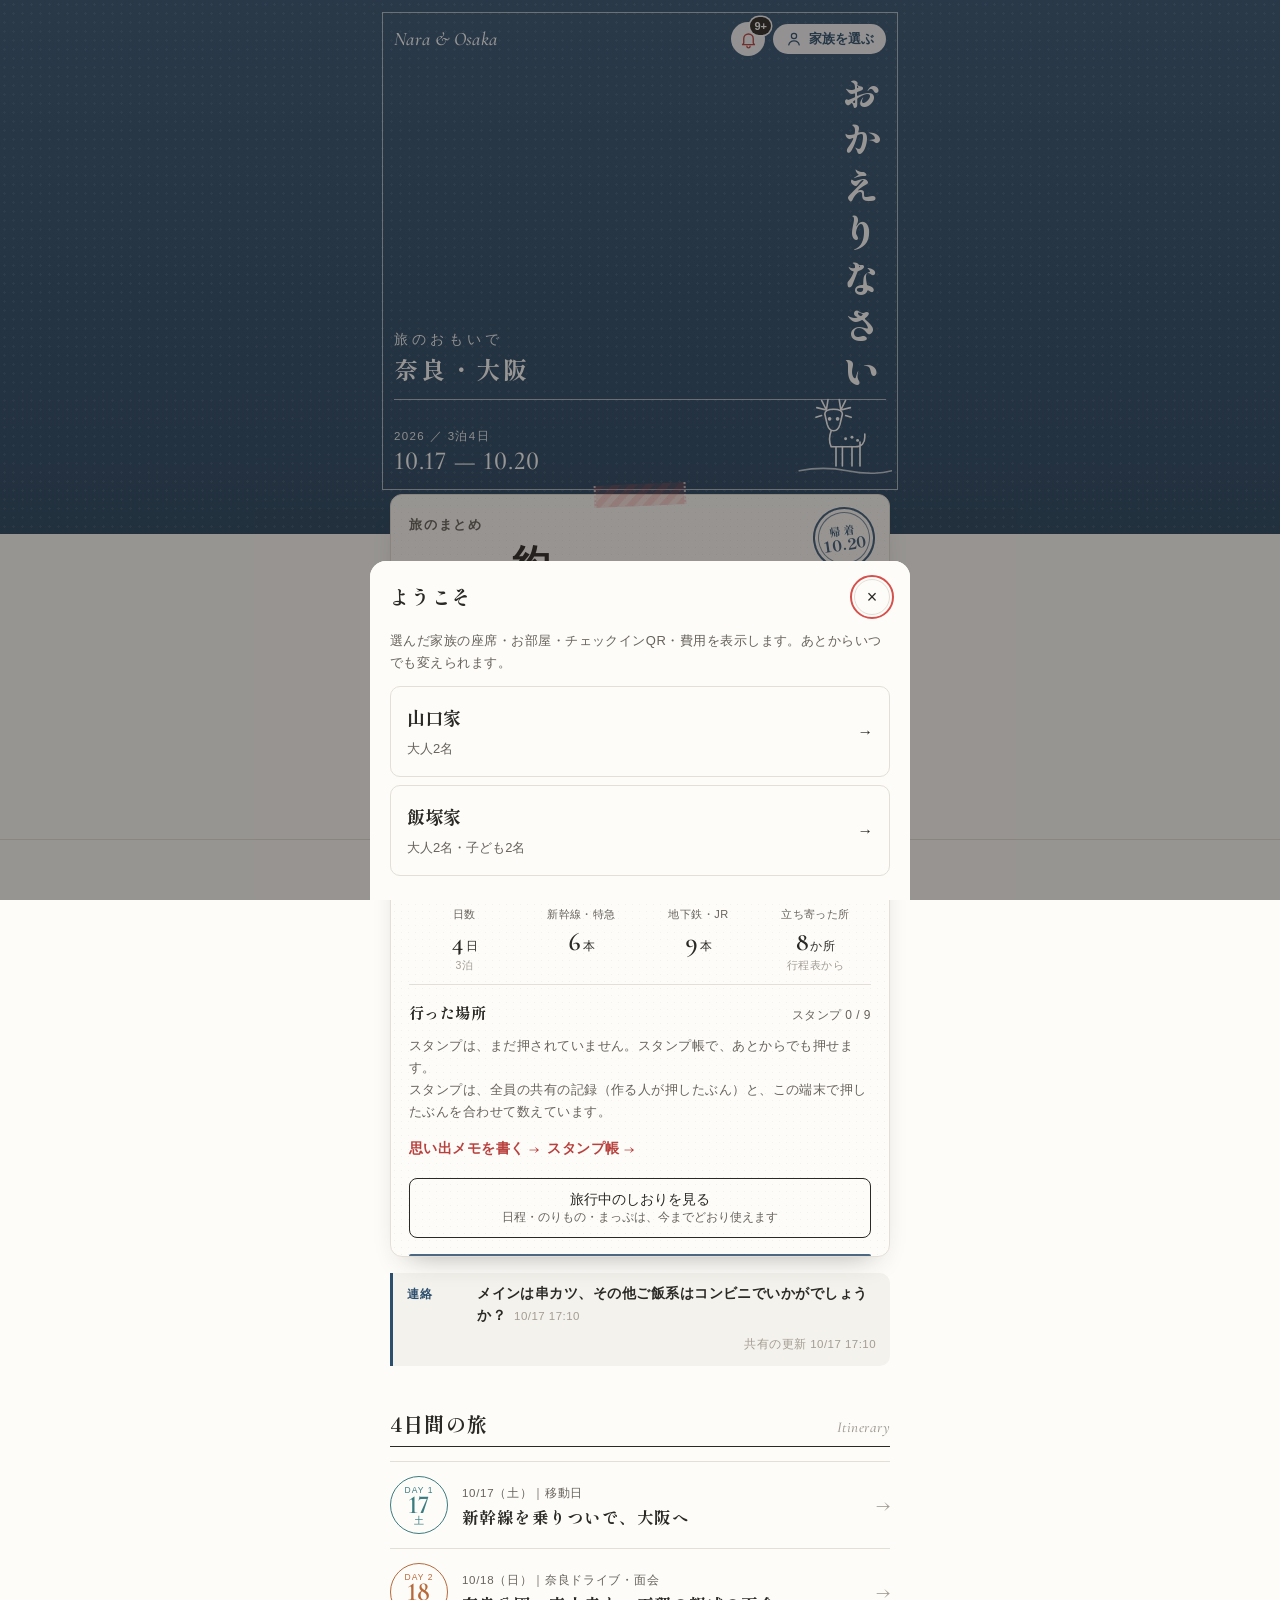
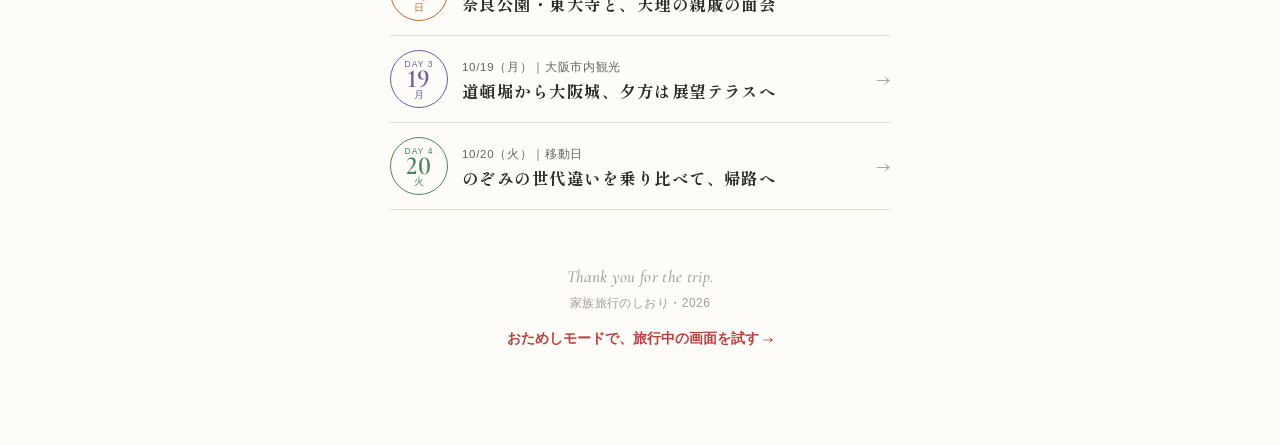
==== commit d810e12e: "公開版 2026-10-17（10/18の行程変更・v55）" ====
--- a/index.html
+++ b/index.html
@@ -27,23 +27,23 @@
 <link rel="preconnect" href="https://fonts.googleapis.com">
 <link rel="preconnect" href="https://fonts.gstatic.com" crossorigin>
 <link href="https://fonts.googleapis.com/css2?family=Cormorant+Garamond:ital,wght@1,500;1,600&family=DotGothic16&family=Klee+One:wght@600&family=Shippori+Mincho+B1:wght@700;800&family=Zen+Kaku+Gothic+New:wght@400;500;700&display=swap" rel="stylesheet">
-<link rel="stylesheet" href="assets/style.css?v=50">
+<link rel="stylesheet" href="assets/style.css?v=55">
 </head>
 <body>
 <main id="app"><noscript><p style="padding:16px">このしおりを見るには、JavaScriptを有効にしてください。</p></noscript></main>
 <nav id="nav" class="nav" aria-label="メインメニュー"></nav>
-<script src="assets/sim.js?v=50"></script>
-<script src="assets/shared.js?v=50"></script>
-<script src="assets/data.js?v=50"></script>
-<script src="assets/timetable.js?v=50"></script>
-<script src="assets/timetable-data.js?v=50"></script>
-<script src="assets/line-data.js?v=50"></script>
-<script src="assets/guide.js?v=50"></script>
-<script src="assets/omiyage.js?v=50"></script>
-<script src="assets/news.js?v=50"></script>
-<script src="assets/latest.js?v=50"></script>
-<script src="assets/budget.js?v=50"></script>
-<script src="assets/livemap.js?v=50"></script>
-<script src="assets/app.js?v=50"></script>
+<script src="assets/sim.js?v=55"></script>
+<script src="assets/shared.js?v=55"></script>
+<script src="assets/data.js?v=55"></script>
+<script src="assets/timetable.js?v=55"></script>
+<script src="assets/timetable-data.js?v=55"></script>
+<script src="assets/line-data.js?v=55"></script>
+<script src="assets/guide.js?v=55"></script>
+<script src="assets/omiyage.js?v=55"></script>
+<script src="assets/news.js?v=55"></script>
+<script src="assets/latest.js?v=55"></script>
+<script src="assets/budget.js?v=55"></script>
+<script src="assets/livemap.js?v=55"></script>
+<script src="assets/app.js?v=55"></script>
 </body>
 </html>
--- a/assets/style.css
+++ b/assets/style.css
@@ -1888,8 +1888,24 @@
 .sv-more p + p { margin-top: 8px; }
 .sv-more b { color: var(--sumi); font-weight: 700; }
 /* 奈良／大阪で絞る・ジャンルへ飛ぶ */
+/* 定番／すべて の切り替え */
+.sv-bar { display: flex; align-items: center; justify-content: space-between; gap: 10px; margin-top: 16px; }
+.sv-seg { display: inline-grid; grid-template-columns: 1fr 1fr; gap: 2px; padding: 3px; border-radius: 999px; border: 1px solid var(--rule); background: var(--paper-2); }
+.sv-seg button { min-height: 36px; min-width: 64px; padding: 0 14px; border: 0; border-radius: 999px; background: transparent; color: var(--sumi-2); font: inherit; font-size: calc(13.5px * var(--fs)); font-weight: 700; cursor: pointer; -webkit-tap-highlight-color: transparent; }
+.sv-seg button[aria-pressed="true"] { background: var(--sumi); color: var(--paper); }
+/* 絞り込みのチップ：1段で、横にスクロール（段を増やさない） */
+.sv-chips.sv-scroll { flex-wrap: nowrap; overflow-x: auto; margin-inline: -20px; padding: 2px 20px 6px; scrollbar-width: none; -webkit-overflow-scrolling: touch; }
+.sv-scroll::-webkit-scrollbar { display: none; }
+.sv-scroll button { flex: none; white-space: nowrap; }
+.sv-count { font-size: calc(12px * var(--fs)); color: var(--sumi-2); text-align: right; }
+.sv-zero { margin-top: 18px; padding: 22px 16px; text-align: center; border: 1px dashed var(--rule); border-radius: 14px; background: var(--paper-2); }
+.sv-zero p { font-size: calc(14px * var(--fs)); color: var(--sumi); }
+.sv-zero button { margin-top: 12px; min-height: 40px; padding: 0 20px; border-radius: 999px; border: 1px solid var(--sumi); background: var(--card); color: var(--sumi); font: inherit; font-size: calc(13.5px * var(--fs)); font-weight: 700; cursor: pointer; }
+.sv-zero[hidden] { display: none; }
+.sv-niche { flex: none; font-size: calc(10.5px * var(--fs)); font-weight: 700; letter-spacing: .04em; line-height: 1.7; padding: 0 8px; border-radius: 999px; border: 1px solid var(--sumi-3); color: var(--sumi-2); white-space: nowrap; }
 .sv-chips { display: flex; flex-wrap: wrap; gap: 8px; margin-top: 16px; }
 .sv-chips + .sv-chips { margin-top: 8px; }
+.sv-bar + .sv-chips { margin-top: 10px; }
 .sv-chips button { display: inline-flex; align-items: center; gap: 5px; min-height: 36px; padding: 0 14px; border-radius: 999px; border: 1px solid var(--rule); background: var(--card); color: var(--sumi); font: inherit; font-size: calc(13px * var(--fs)); font-weight: 700; cursor: pointer; -webkit-tap-highlight-color: transparent; }
 .sv-chips button[aria-pressed="true"] { background: var(--sumi); border-color: var(--sumi); color: var(--paper); }
 .sv-jump button { background: var(--paper-2); border-color: transparent; font-weight: 500; }
@@ -1945,6 +1961,7 @@
 .sv-note { margin-top: 8px; padding: 8px 10px; border-radius: 8px; background: var(--yamabuki-tint); font-size: calc(12.5px * var(--fs)); line-height: 1.7; }
 .sv-src { margin-top: 8px; font-size: calc(12.5px * var(--fs)); line-height: 1.9; color: var(--sumi-2); overflow-wrap: anywhere; }
 .sv-src small { font-size: calc(11.5px * var(--fs)); margin-right: 4px; }
+.sv-nolink { color: var(--sumi); }
 .sv-src a { color: var(--ai); text-decoration: underline; text-underline-offset: 3px; text-decoration-thickness: 1px; }
 .sv-foot { margin-top: 22px; }
 .sv-foot p { font-size: calc(11.5px * var(--fs)); line-height: 1.8; color: var(--sumi-3); }
@@ -1979,6 +1996,16 @@
 
 /* ---------- 旅先の最新情報 ---------- */
 .lt-card { margin-top: 12px; padding: 14px 16px 14px; border: 1px solid var(--rule); border-left: 4px solid var(--shu); border-radius: 10px; background: var(--card); }
+.lt-bar { display: flex; align-items: center; justify-content: space-between; gap: 8px; margin-top: 10px; }
+.lt-all { border: 1px solid var(--rule); background: var(--card); color: var(--sumi); border-radius: 999px; padding: 6px 14px; min-height: 36px; font: inherit; font-size: calc(12.5px * var(--fs)); font-weight: 700; }
+.lt-card { padding: 0; }
+.lt-sum { display: flex; align-items: center; gap: 10px; padding: 12px 14px; cursor: pointer; list-style: none; min-height: 48px; }
+.lt-sum::-webkit-details-marker { display: none; }
+.lt-sumb { flex: 1; min-width: 0; }
+.lt-sum .lt-h { margin-bottom: 2px; }
+.lt-chev { flex: none; width: 10px; height: 10px; border-right: 2px solid var(--sumi-2); border-bottom: 2px solid var(--sumi-2); transform: rotate(45deg); margin: -4px 4px 0 0; transition: transform .2s; }
+.lt-card[open] .lt-chev { transform: rotate(-135deg); margin-top: 4px; }
+.lt-body { padding: 0 16px 14px; border-top: 1px dashed var(--rule); }
 .lt-card h3 { font-size: calc(15px * var(--fs)); font-weight: 700; line-height: 1.5; }
 .lt-h { display: flex; align-items: center; flex-wrap: wrap; gap: 8px; margin-bottom: 4px; }
 .lt-d { font-size: calc(12px * var(--fs)); color: var(--sumi-2); font-weight: 700; }
